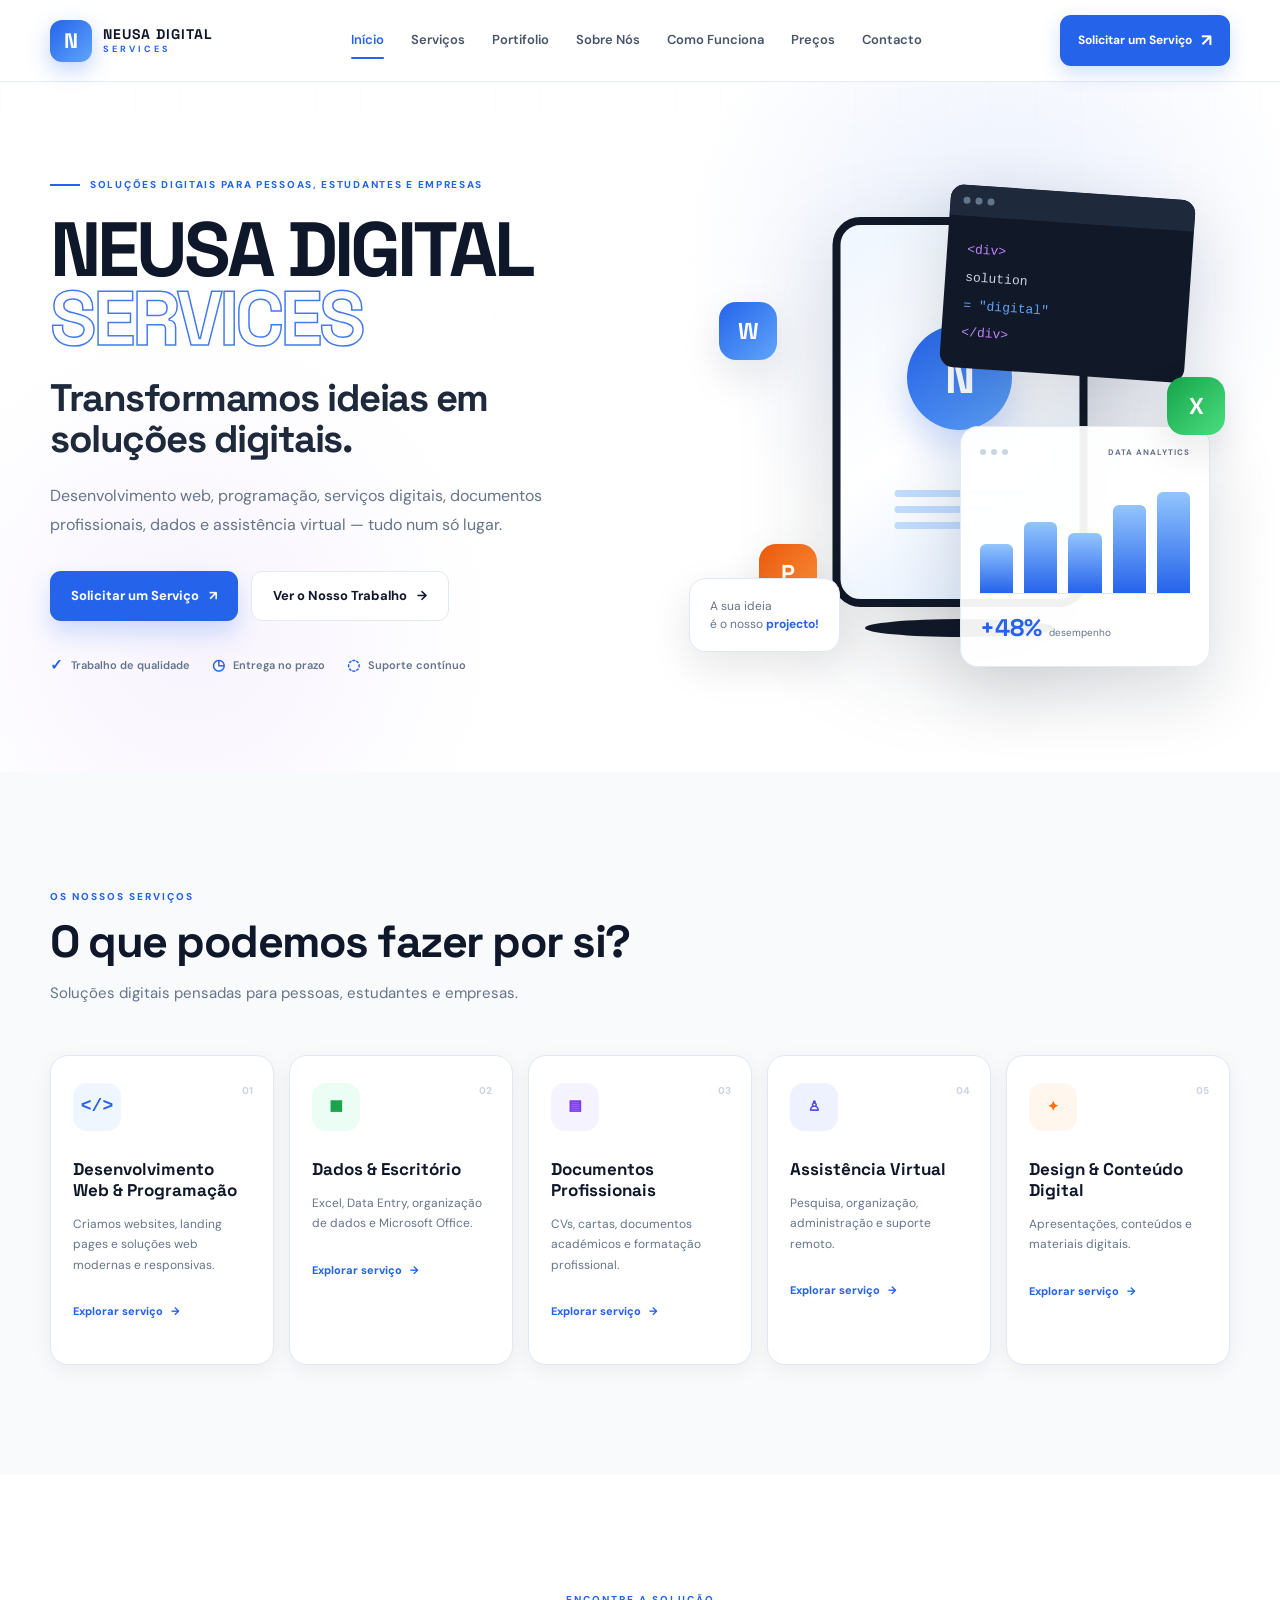
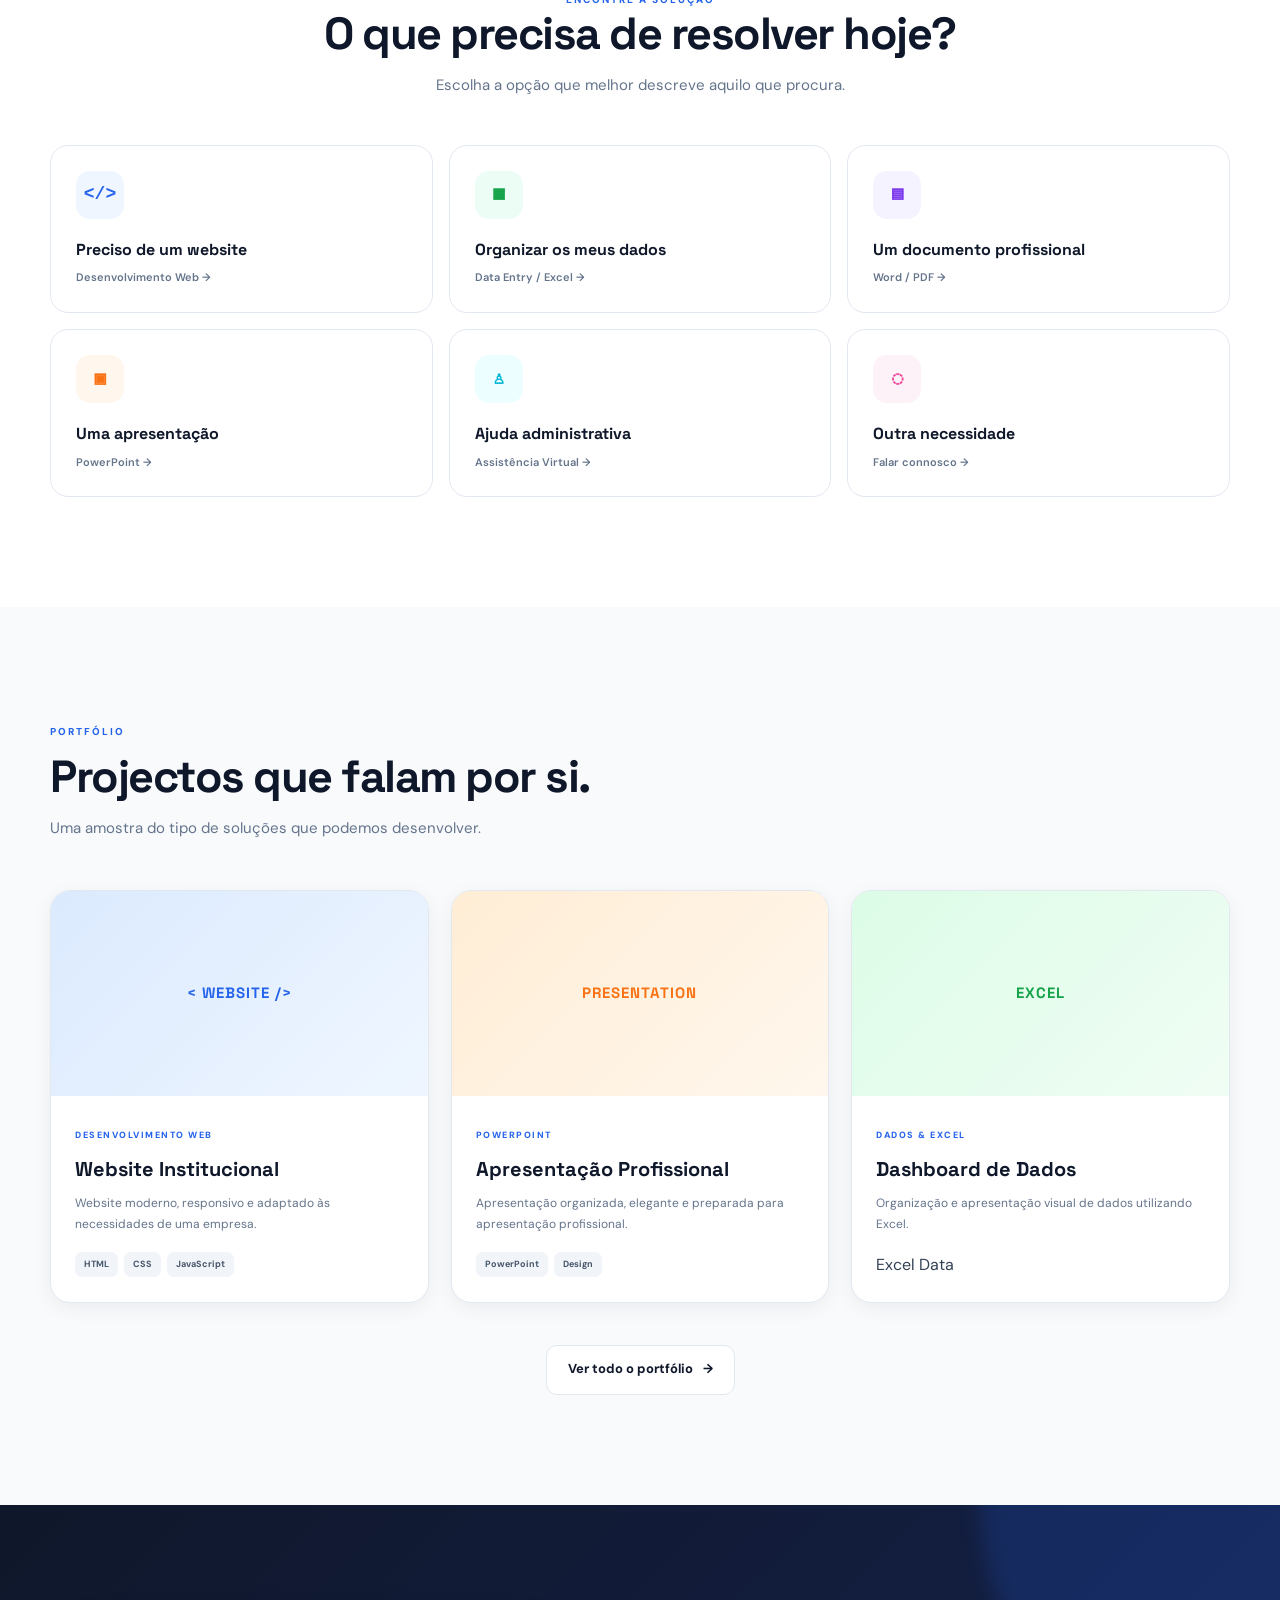
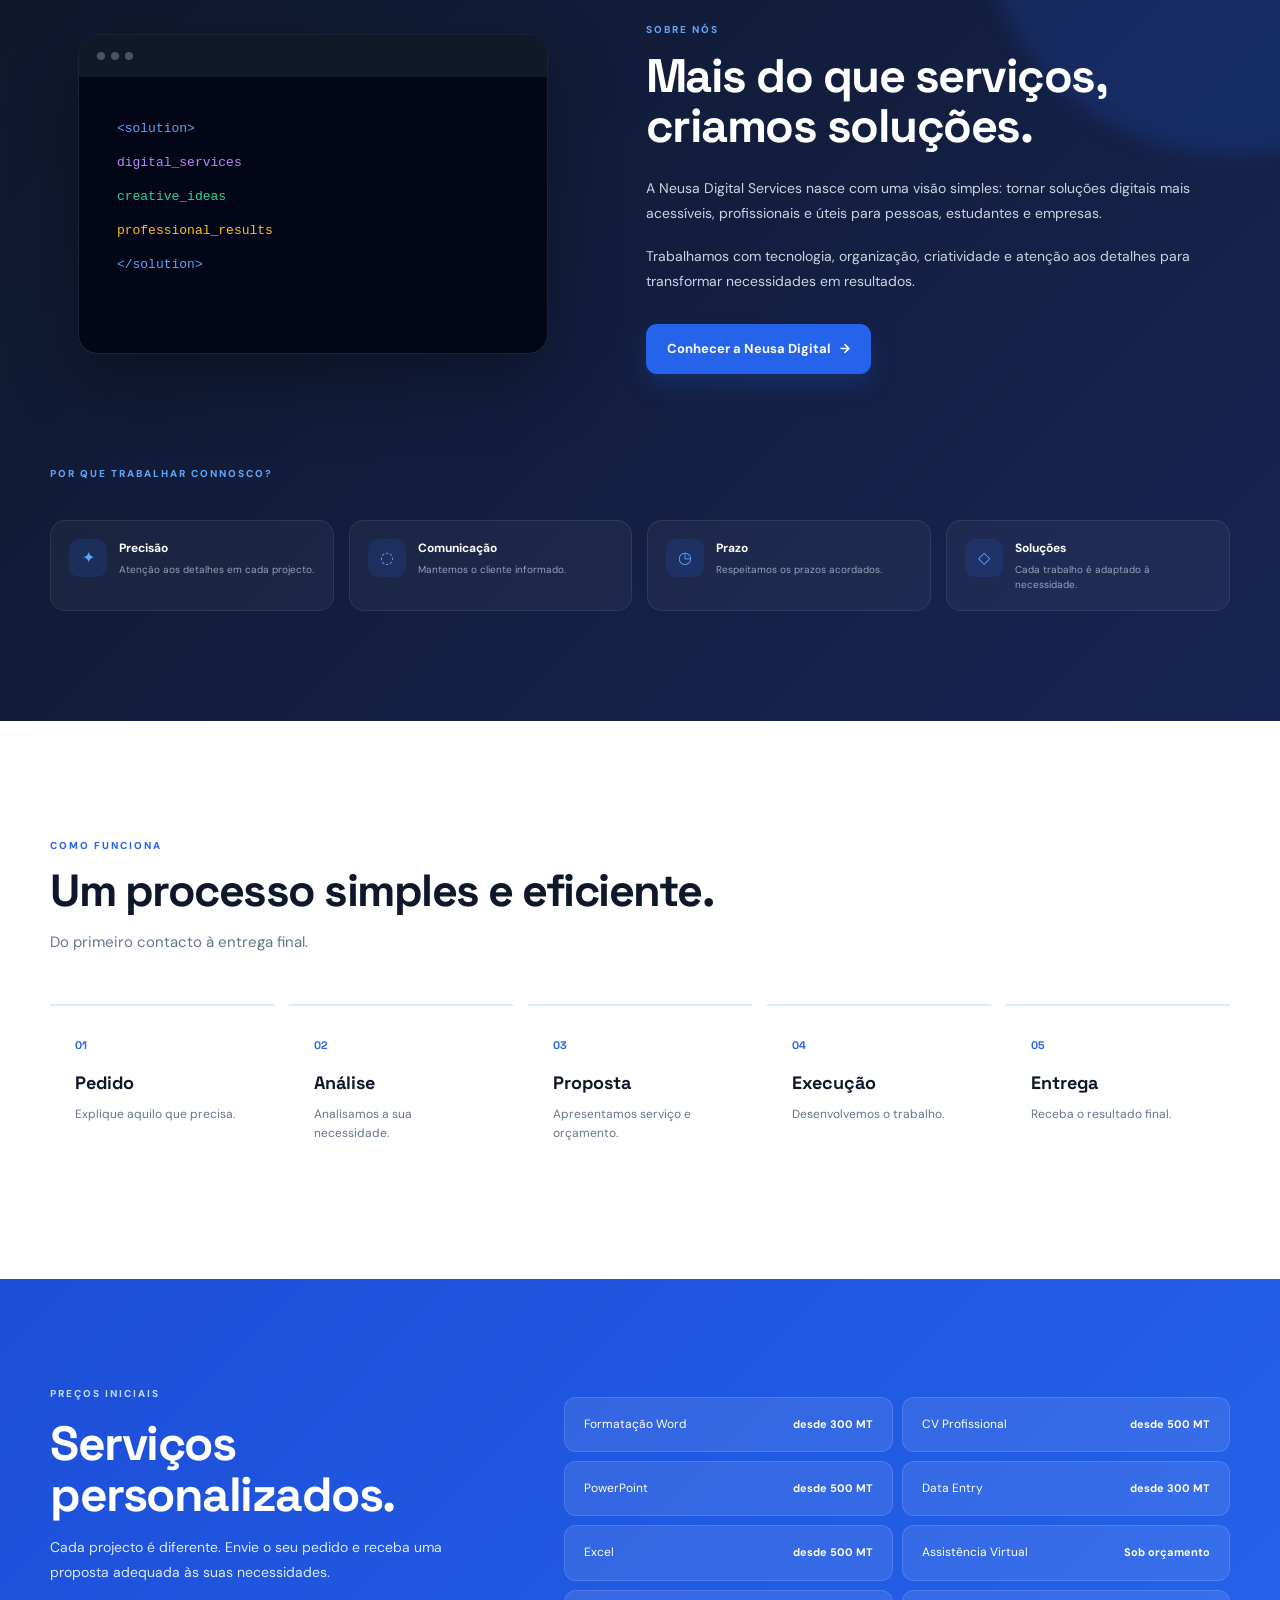
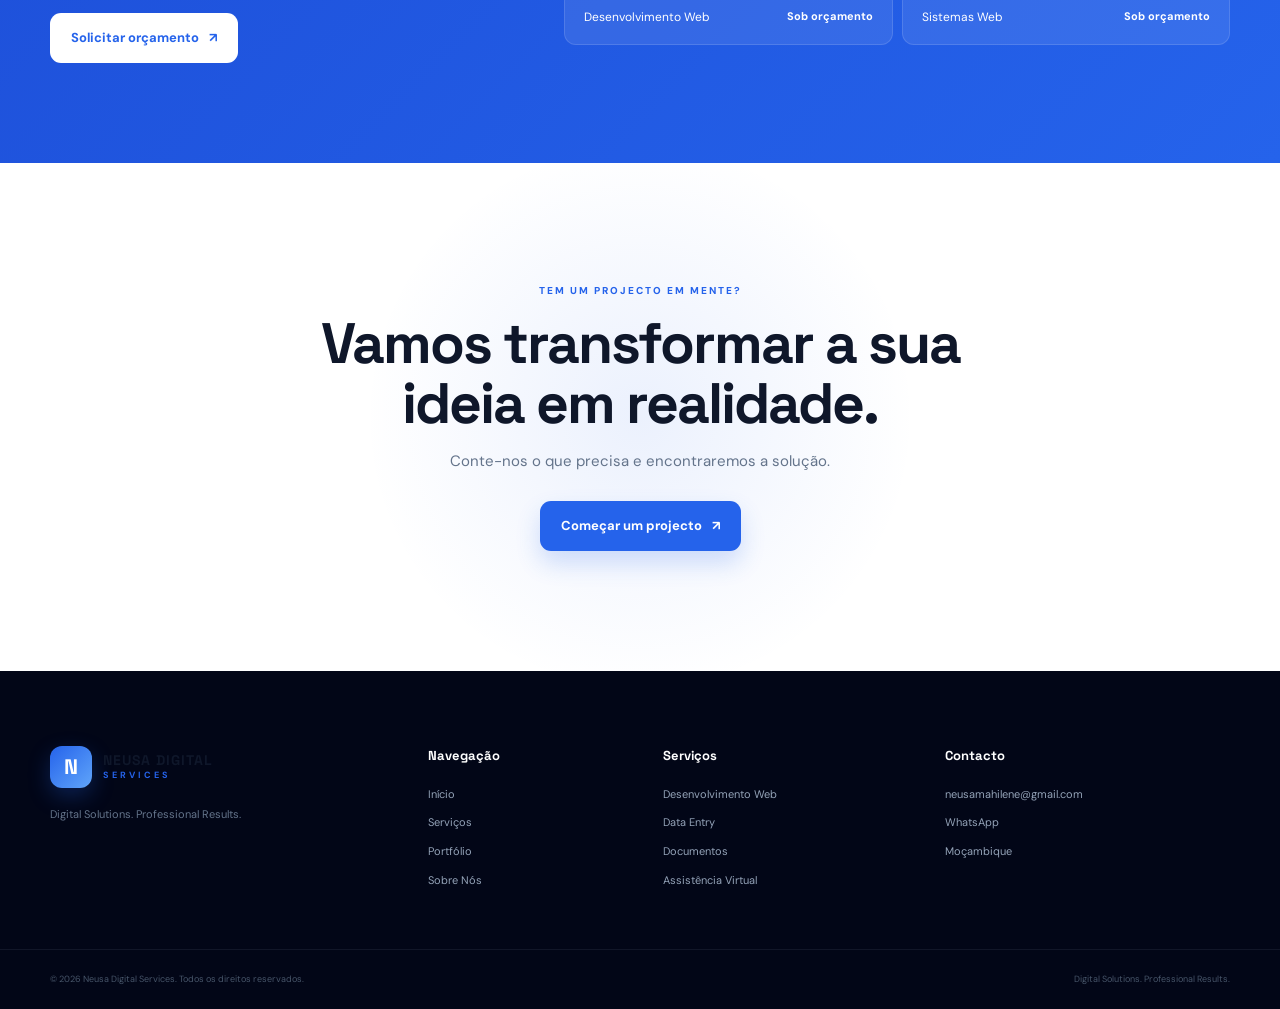
==== index.html @ b5c83766 "Add files via upload" ====
<!DOCTYPE html>
<html lang="pt-PT">

<head>
    <meta charset="UTF-8">

    <meta name="viewport"
          content="width=device-width, initial-scale=1.0">

    <meta name="description"
          content="Neusa Digital Services — soluções digitais, desenvolvimento web, documentos profissionais, dados e assistência virtual.">

    <meta name="keywords"
          content="Neusa Digital Services, desenvolvimento web, programação, Excel, Word, PowerPoint, assistência virtual, data entry">

    <meta name="author"
          content="Neusa Digital Services">

    <title>Neusa Digital Services | Soluções Digitais</title>

    <!-- GOOGLE FONTS -->
    <link rel="preconnect"
          href="https://fonts.googleapis.com">

    <link rel="preconnect"
          href="https://fonts.gstatic.com"
          crossorigin>

    <link href="https://fonts.googleapis.com/css2?family=DM+Sans:wght@400;500;600;700&family=Space+Grotesk:wght@500;600;700&display=swap"
          rel="stylesheet">

    <!-- CSS -->
    <link rel="stylesheet"
          href="style.css">
</head>


<body>

<!-- =====================================================
     HEADER
===================================================== -->

<header class="site-header">

    <div class="container header-content">

        <!-- LOGO -->
        <a href="index.html"
           class="logo">

            <div class="logo-symbol">
                N
            </div>

            <div class="logo-text">
                <strong>NEUSA DIGITAL</strong>
                <span>SERVICES</span>
            </div>

        </a>


        <!-- MENU DESKTOP -->

        <nav class="main-nav">

            <a href="index.html"
               class="active">
                Início
            </a>

            <a href="serviços.html">
                Serviços
            </a>

            <a href="portifolio.html">
                Portifolio
            </a>

            <a href="sobre.html">
                Sobre Nós
            </a>

            <a href="#processo">
                Como Funciona
            </a>

            <a href="#precos">
                Preços
            </a>

            <a href="contacto.html">
                Contacto
            </a>

        </nav>


        <!-- BOTÃO -->

        <a href="contacto.html"
           class="header-button">

            Solicitar um Serviço

            <span>↗</span>

        </a>


        <!-- MENU MOBILE -->

        <button class="menu-button"
                id="menuButton"
                aria-label="Abrir menu">

            ☰

        </button>

    </div>

</header>



<!-- =====================================================
     MENU MOBILE
===================================================== -->

<div class="mobile-menu"
     id="mobileMenu">

    <a href="index.html">
        Início
    </a>

    <a href="servicos.html">
        Serviços
    </a>

    <a href="portfolio.html">
        Portfólio
    </a>

    <a href="sobre.html">
        Sobre Nós
    </a>

    <a href="#processo">
        Como Funciona
    </a>

    <a href="#precos">
        Preços
    </a>

    <a href="contacto.html">
        Contacto
    </a>

</div>



<!-- =====================================================
     HERO
===================================================== -->

<section class="hero">

    <div class="hero-background"></div>

    <div class="container hero-content">


        <!-- TEXTO -->

        <div class="hero-text">

            <div class="hero-label">

                <span class="label-line"></span>

                SOLUÇÕES DIGITAIS PARA PESSOAS,
                ESTUDANTES E EMPRESAS

            </div>


            <h1>

                NEUSA DIGITAL

                <span>
                    SERVICES
                </span>

            </h1>


            <h2>
                Transformamos ideias
                em soluções digitais.
            </h2>


            <p class="hero-description">

                Desenvolvimento web, programação,
                serviços digitais, documentos profissionais,
                dados e assistência virtual — tudo num só lugar.

            </p>


            <!-- BOTÕES -->

            <div class="hero-buttons">

                <a href="contacto.html"
                   class="primary-button">

                    Solicitar um Serviço

                    <span>↗</span>

                </a>


                <a href="portfolio.html"
                   class="secondary-button">

                    Ver o Nosso Trabalho

                    <span>→</span>

                </a>

            </div>


            <!-- CONFIANÇA -->

            <div class="hero-trust">

                <div>

                    <strong>✓</strong>

                    <span>
                        Trabalho de qualidade
                    </span>

                </div>


                <div>

                    <strong>◷</strong>

                    <span>
                        Entrega no prazo
                    </span>

                </div>


                <div>

                    <strong>◌</strong>

                    <span>
                        Suporte contínuo
                    </span>

                </div>

            </div>

        </div>



        <!-- VISUAL -->

        <div class="hero-visual">


            <!-- CARTÃO DE CÓDIGO -->

            <div class="code-card">

                <div class="code-top">

                    <span></span>
                    <span></span>
                    <span></span>

                </div>


                <div class="code-content">

                    <span class="purple">
                        &lt;div&gt;
                    </span>

                    <span>
                        solution
                    </span>

                    <span class="blue">
                        = "digital"
                    </span>

                    <span class="purple">
                        &lt;/div&gt;
                    </span>

                </div>

            </div>



            <!-- ÍCONES OFFICE -->

            <div class="floating-app word">

                W

            </div>


            <div class="floating-app excel">

                X

            </div>


            <div class="floating-app powerpoint">

                P

            </div>



            <!-- DASHBOARD -->

            <div class="dashboard-card">

                <div class="dashboard-header">

                    <div class="dashboard-dots">

                        <span></span>
                        <span></span>
                        <span></span>

                    </div>

                    <small>
                        DATA ANALYTICS
                    </small>

                </div>


                <div class="dashboard-chart">

                    <div
                        class="bar"
                        style="height:45%">
                    </div>

                    <div
                        class="bar"
                        style="height:65%">
                    </div>

                    <div
                        class="bar"
                        style="height:55%">
                    </div>

                    <div
                        class="bar"
                        style="height:80%">
                    </div>

                    <div
                        class="bar"
                        style="height:92%">
                    </div>

                </div>


                <div class="dashboard-number">

                    <strong>
                        +48%
                    </strong>

                    <span>
                        desempenho
                    </span>

                </div>

            </div>



            <!-- ELEMENTO CENTRAL -->

            <div class="hero-device">

                <div class="device-screen">

                    <div class="device-person">

                        N

                    </div>

                    <div class="device-lines">

                        <span></span>
                        <span></span>
                        <span></span>

                    </div>

                </div>


                <div class="device-base"></div>

            </div>



            <!-- FRASE -->

            <div class="idea-message">

                A sua ideia

                <br>

                é o nosso

                <strong>
                    projecto!
                </strong>

            </div>

        </div>

    </div>

</section>



<!-- =====================================================
     SERVIÇOS
===================================================== -->

<section class="services-section"
         id="servicos">

    <div class="container">


        <div class="section-heading">

            <span class="section-label">
                OS NOSSOS SERVIÇOS
            </span>

            <h2>
                O que podemos fazer por si?
            </h2>

            <p>
                Soluções digitais pensadas para
                pessoas, estudantes e empresas.
            </p>

        </div>



        <div class="services-grid">


            <!-- SERVIÇO 1 -->

            <article class="service-card">

                <div class="service-icon blue">
                    &lt;/&gt;
                </div>

                <span class="service-number">
                    01
                </span>

                <h3>
                    Desenvolvimento Web
                    & Programação
                </h3>

                <p>

                    Criamos websites,
                    landing pages e soluções
                    web modernas e responsivas.

                </p>

                <a href="desenvolvimento-web.html">

                    Explorar serviço

                    <span>→</span>

                </a>

            </article>



            <!-- SERVIÇO 2 -->

            <article class="service-card">

                <div class="service-icon green">
                    ▦
                </div>

                <span class="service-number">
                    02
                </span>

                <h3>
                    Dados & Escritório
                </h3>

                <p>

                    Excel, Data Entry,
                    organização de dados
                    e Microsoft Office.

                </p>

                <a href="servicos.html">

                    Explorar serviço

                    <span>→</span>

                </a>

            </article>



            <!-- SERVIÇO 3 -->

            <article class="service-card">

                <div class="service-icon purple">
                    ▤
                </div>

                <span class="service-number">
                    03
                </span>

                <h3>
                    Documentos
                    Profissionais
                </h3>

                <p>

                    CVs, cartas,
                    documentos académicos
                    e formatação profissional.

                </p>

                <a href="servicos.html">

                    Explorar serviço

                    <span>→</span>

                </a>

            </article>



            <!-- SERVIÇO 4 -->

            <article class="service-card">

                <div class="service-icon violet">
                    ♙
                </div>

                <span class="service-number">
                    04
                </span>

                <h3>
                    Assistência Virtual
                </h3>

                <p>

                    Pesquisa, organização,
                    administração e
                    suporte remoto.

                </p>

                <a href="servicos.html">

                    Explorar serviço

                    <span>→</span>

                </a>

            </article>



            <!-- SERVIÇO 5 -->

            <article class="service-card">

                <div class="service-icon orange">
                    ✦
                </div>

                <span class="service-number">
                    05
                </span>

                <h3>
                    Design & Conteúdo
                    Digital
                </h3>

                <p>

                    Apresentações,
                    conteúdos e materiais
                    digitais.

                </p>

                <a href="servicos.html">

                    Explorar serviço

                    <span>→</span>

                </a>

            </article>

        </div>

    </div>

</section>



<!-- =====================================================
     ESCOLHA O SERVIÇO
===================================================== -->

<section class="solution-section">

    <div class="container">


        <div class="solution-heading">

            <span>
                ENCONTRE A SOLUÇÃO
            </span>

            <h2>
                O que precisa de resolver hoje?
            </h2>

            <p>
                Escolha a opção que melhor
                descreve aquilo que procura.
            </p>

        </div>



        <div class="solution-grid">


            <a href="desenvolvimento-web.html"
               class="solution-card">

                <div class="solution-icon">
                    &lt;/&gt;
                </div>

                <strong>
                    Preciso de um website
                </strong>

                <small>
                    Desenvolvimento Web →
                </small>

            </a>



            <a href="servicos.html"
               class="solution-card">

                <div class="solution-icon green">
                    ▦
                </div>

                <strong>
                    Organizar os meus dados
                </strong>

                <small>
                    Data Entry / Excel →
                </small>

            </a>



            <a href="servicos.html"
               class="solution-card">

                <div class="solution-icon purple">
                    ▤
                </div>

                <strong>
                    Um documento profissional
                </strong>

                <small>
                    Word / PDF →
                </small>

            </a>



            <a href="servicos.html"
               class="solution-card">

                <div class="solution-icon orange">
                    ▣
                </div>

                <strong>
                    Uma apresentação
                </strong>

                <small>
                    PowerPoint →
                </small>

            </a>



            <a href="servicos.html"
               class="solution-card">

                <div class="solution-icon cyan">
                    ♙
                </div>

                <strong>
                    Ajuda administrativa
                </strong>

                <small>
                    Assistência Virtual →
                </small>

            </a>



            <a href="contacto.html"
               class="solution-card">

                <div class="solution-icon pink">
                    ◌
                </div>

                <strong>
                    Outra necessidade
                </strong>

                <small>
                    Falar connosco →
                </small>

            </a>

        </div>

    </div>

</section>



<!-- =====================================================
     PORTFÓLIO
===================================================== -->

<section class="portfolio-section"
         id="portfolio">

    <div class="container">


        <div class="section-heading">

            <span class="section-label">
                PORTFÓLIO
            </span>

            <h2>
                Projectos que falam por si.
            </h2>

            <p>
                Uma amostra do tipo de soluções
                que podemos desenvolver.
            </p>

        </div>



        <div class="portfolio-grid">


            <article class="portfolio-card">

                <div class="portfolio-preview website-preview">

                    <span>
                        &lt; WEBSITE /&gt;
                    </span>

                </div>

                <div class="portfolio-content">

                    <small>
                        DESENVOLVIMENTO WEB
                    </small>

                    <h3>
                        Website Institucional
                    </h3>

                    <p>
                        Website moderno, responsivo
                        e adaptado às necessidades
                        de uma empresa.
                    </p>

                    <div class="portfolio-tags">

                        <span>
                            HTML
                        </span>

                        <span>
                            CSS
                        </span>

                        <span>
                            JavaScript
                        </span>

                    </div>

                </div>

            </article>



            <article class="portfolio-card">

                <div class="portfolio-preview powerpoint-preview">

                    <span>
                        PRESENTATION
                    </span>

                </div>

                <div class="portfolio-content">

                    <small>
                        POWERPOINT
                    </small>

                    <h3>
                        Apresentação Profissional
                    </h3>

                    <p>
                        Apresentação organizada,
                        elegante e preparada para
                        apresentação profissional.
                    </p>

                    <div class="portfolio-tags">

                        <span>
                            PowerPoint
                        </span>

                        <span>
                            Design
                        </span>

                    </div>

                </div>

            </article>



            <article class="portfolio-card">

                <div class="portfolio-preview excel-preview">

                    <span>
                        EXCEL
                    </span>

                </div>

                <div class="portfolio-content">

                    <small>
                        DADOS & EXCEL
                    </small>

                    <h3>
                        Dashboard de Dados
                    </h3>

                    <p>
                        Organização e apresentação
                        visual de dados utilizando
                        Excel.
                    </p>

                    <div class="portifolio-tags">

                        <span>
                            Excel
                        </span>

                        <span>
                            Data
                        </span>

                    </div>

                </div>

            </article>

        </div>


        <div class="center-button">

            <a href="portifolio.html"
               class="outline-button">

                Ver todo o portfólio

                <span>→</span>

            </a>

        </div>

    </div>

</section>



<!-- =====================================================
     SOBRE
===================================================== -->

<section class="about-section"
         id="sobre">

    <div class="container about-grid">


        <div class="about-visual">

            <div class="about-screen">

                <div class="screen-header">

                    <span></span>
                    <span></span>
                    <span></span>

                </div>

                <div class="screen-code">

                    <span>&lt;solution&gt;</span>

                    <span>
                        digital_services
                    </span>

                    <span>
                        creative_ideas
                    </span>

                    <span>
                        professional_results
                    </span>

                    <span>&lt;/solution&gt;</span>

                </div>

            </div>

        </div>



        <div class="about-text">

            <span class="section-label light-label">
                SOBRE NÓS
            </span>

            <h2>
                Mais do que serviços,
                criamos soluções.
            </h2>

            <p>

                A Neusa Digital Services nasce
                com uma visão simples:
                tornar soluções digitais mais
                acessíveis, profissionais e úteis
                para pessoas, estudantes e empresas.

            </p>

            <p>

                Trabalhamos com tecnologia,
                organização, criatividade e
                atenção aos detalhes para
                transformar necessidades em
                resultados.

            </p>

            <a href="sobre.html"
               class="primary-button">

                Conhecer a Neusa Digital

                <span>→</span>

            </a>

        </div>



        <div class="why-us">

            <span class="section-label light-label">
                POR QUE TRABALHAR CONNOSCO?
            </span>


            <div class="why-grid">


                <div class="why-item">

                    <div class="why-icon">
                        ✦
                    </div>

                    <div>

                        <strong>
                            Precisão
                        </strong>

                        <small>
                            Atenção aos detalhes
                            em cada projecto.
                        </small>

                    </div>

                </div>



                <div class="why-item">

                    <div class="why-icon">
                        ◌
                    </div>

                    <div>

                        <strong>
                            Comunicação
                        </strong>

                        <small>
                            Mantemos o cliente
                            informado.
                        </small>

                    </div>

                </div>



                <div class="why-item">

                    <div class="why-icon">
                        ◷
                    </div>

                    <div>

                        <strong>
                            Prazo
                        </strong>

                        <small>
                            Respeitamos os prazos
                            acordados.
                        </small>

                    </div>

                </div>



                <div class="why-item">

                    <div class="why-icon">
                        ◇
                    </div>

                    <div>

                        <strong>
                            Soluções
                        </strong>

                        <small>
                            Cada trabalho é
                            adaptado à necessidade.
                        </small>

                    </div>

                </div>

            </div>

        </div>

    </div>

</section>



<!-- =====================================================
     PROCESSO
===================================================== -->

<section class="process-section"
         id="processo">

    <div class="container">


        <div class="section-heading">

            <span class="section-label">
                COMO FUNCIONA
            </span>

            <h2>
                Um processo simples e eficiente.
            </h2>

            <p>
                Do primeiro contacto à entrega final.
            </p>

        </div>



        <div class="process-grid">


            <div class="process-item">

                <span class="process-number">
                    01
                </span>

                <h3>
                    Pedido
                </h3>

                <p>
                    Explique aquilo
                    que precisa.
                </p>

            </div>



            <div class="process-item">

                <span class="process-number">
                    02
                </span>

                <h3>
                    Análise
                </h3>

                <p>
                    Analisamos a
                    sua necessidade.
                </p>

            </div>



            <div class="process-item">

                <span class="process-number">
                    03
                </span>

                <h3>
                    Proposta
                </h3>

                <p>
                    Apresentamos
                    serviço e orçamento.
                </p>

            </div>



            <div class="process-item">

                <span class="process-number">
                    04
                </span>

                <h3>
                    Execução
                </h3>

                <p>
                    Desenvolvemos
                    o trabalho.
                </p>

            </div>



            <div class="process-item">

                <span class="process-number">
                    05
                </span>

                <h3>
                    Entrega
                </h3>

                <p>
                    Receba o resultado
                    final.
                </p>

            </div>

        </div>

    </div>

</section>



<!-- =====================================================
     PREÇOS
===================================================== -->

<section class="pricing-section"
         id="precos">

    <div class="container pricing-grid">


        <div class="pricing-intro">

            <span>
                PREÇOS INICIAIS
            </span>

            <h2>
                Serviços personalizados.
            </h2>

            <p>

                Cada projecto é diferente.
                Envie o seu pedido e receba
                uma proposta adequada às
                suas necessidades.

            </p>

            <a href="contacto.html"
               class="white-button">

                Solicitar orçamento

                <span>↗</span>

            </a>

        </div>



        <div class="price-list">


            <div class="price-item">

                <span>
                    Formatação Word
                </span>

                <strong>
                    desde 300 MT
                </strong>

            </div>



            <div class="price-item">

                <span>
                    CV Profissional
                </span>

                <strong>
                    desde 500 MT
                </strong>

            </div>



            <div class="price-item">

                <span>
                    PowerPoint
                </span>

                <strong>
                    desde 500 MT
                </strong>

            </div>



            <div class="price-item">

                <span>
                    Data Entry
                </span>

                <strong>
                    desde 300 MT
                </strong>

            </div>



            <div class="price-item">

                <span>
                    Excel
                </span>

                <strong>
                    desde 500 MT
                </strong>

            </div>



            <div class="price-item">

                <span>
                    Assistência Virtual
                </span>

                <strong>
                    Sob orçamento
                </strong>

            </div>



            <div class="price-item">

                <span>
                    Desenvolvimento Web
                </span>

                <strong>
                    Sob orçamento
                </strong>

            </div>



            <div class="price-item">

                <span>
                    Sistemas Web
                </span>

                <strong>
                    Sob orçamento
                </strong>

            </div>

        </div>

    </div>

</section>



<!-- =====================================================
     CTA
===================================================== -->

<section class="final-cta">

    <div class="container">

        <span>
            TEM UM PROJECTO EM MENTE?
        </span>

        <h2>
            Vamos transformar a sua ideia
            em realidade.
        </h2>

        <p>
            Conte-nos o que precisa
            e encontraremos a solução.
        </p>

        <a href="contacto.html"
           class="primary-button">

            Começar um projecto

            <span>↗</span>

        </a>

    </div>

</section>



<!-- =====================================================
     FOOTER
===================================================== -->

<footer class="footer">

    <div class="container footer-grid">


        <!-- MARCA -->

        <div class="footer-brand">

            <a href="index.html"
               class="logo">

                <div class="logo-symbol">
                    N
                </div>

                <div class="logo-text">

                    <strong>
                        NEUSA DIGITAL
                    </strong>

                    <span>
                        SERVICES
                    </span>

                </div>

            </a>

            <p>
                Digital Solutions.
                Professional Results.
            </p>

        </div>



        <!-- LINKS -->

        <div class="footer-column">

            <h4>
                Navegação
            </h4>

            <a href="index.html">
                Início
            </a>

            <a href="servicos.html">
                Serviços
            </a>

            <a href="portfolio.html">
                Portfólio
            </a>

            <a href="sobre.html">
                Sobre Nós
            </a>

        </div>



        <!-- SERVIÇOS -->

        <div class="footer-column">

            <h4>
                Serviços
            </h4>

            <a href="desenvolvimento-web.html">
                Desenvolvimento Web
            </a>

            <a href="servicos.html">
                Data Entry
            </a>

            <a href="servicos.html">
                Documentos
            </a>

            <a href="servicos.html">
                Assistência Virtual
            </a>

        </div>



        <!-- CONTACTO -->

        <div class="footer-column">

            <h4>
                Contacto
            </h4>

            <a href="mailto:neusamahilene@gmail.com">

                neusamahilene@gmail.com

            </a>

            <a href="https://wa.me/258852363012?text=Ol%C3%A1!%20Encontrei%20a%20Neusa%20Digital%20Services%20e%20gostaria%20de%20saber%20mais%20sobre%20os%20servi%C3%A7os."
   target="_blank"
   rel="noopener noreferrer">

    WhatsApp

</a>

            <span>
                Moçambique
            </span>

        </div>


    </div>


    <div class="footer-bottom">

        <div class="container">

            <span>
                © 2026 Neusa Digital Services.
                Todos os direitos reservados.
            </span>

            <span>
                Digital Solutions. Professional Results.
            </span>

        </div>

    </div>

</footer>



<!-- =====================================================
     JAVASCRIPT
===================================================== -->

<script src="script.js"></script>

</body>

</html>
---- style.css ----
/* =========================================================
   NEUSA DIGITAL SERVICES
   STYLE.CSS — MAIN WEBSITE
========================================================= */

:root {
    --blue: #2563eb;
    --blue-dark: #1d4ed8;
    --blue-deep: #0f172a;
    --blue-light: #eff6ff;

    --cyan: #06b6d4;
    --purple: #7c3aed;
    --green: #16a34a;
    --orange: #f97316;
    --pink: #ec4899;

    --white: #ffffff;
    --black: #0f172a;
    --text: #334155;
    --muted: #64748b;

    --bg: #f8fafc;
    --border: #e2e8f0;

    --radius-sm: 10px;
    --radius-md: 18px;
    --radius-lg: 26px;

    --shadow-sm: 0 5px 20px rgba(15, 23, 42, 0.06);
    --shadow-md: 0 15px 40px rgba(15, 23, 42, 0.10);
    --shadow-lg: 0 25px 70px rgba(15, 23, 42, 0.16);

    --transition: 0.3s ease;
}


/* =========================================================
   RESET
========================================================= */

* {
    margin: 0;
    padding: 0;
    box-sizing: border-box;
}

html {
    scroll-behavior: smooth;
}

body {
    font-family: "DM Sans", sans-serif;
    color: var(--text);
    background: var(--white);
    line-height: 1.6;
    overflow-x: hidden;
}

a {
    text-decoration: none;
    color: inherit;
}

button {
    font-family: inherit;
}

img {
    max-width: 100%;
    display: block;
}


/* =========================================================
   CONTAINER
========================================================= */

.container {
    width: min(1180px, calc(100% - 40px));
    margin: 0 auto;
}


/* =========================================================
   HEADER
========================================================= */

.site-header {
    position: sticky;
    top: 0;
    z-index: 1000;
    height: 82px;
    background: rgba(255, 255, 255, 0.92);
    backdrop-filter: blur(18px);
    border-bottom: 1px solid rgba(226, 232, 240, 0.8);
}

.header-content {
    height: 100%;
    display: flex;
    align-items: center;
    justify-content: space-between;
    gap: 30px;
}


/* =========================================================
   LOGO
========================================================= */

.logo {
    display: flex;
    align-items: center;
    gap: 11px;
    flex-shrink: 0;
}

.logo-symbol {
    width: 42px;
    height: 42px;
    border-radius: 12px;
    display: grid;
    place-items: center;

    background:
        linear-gradient(135deg, var(--blue), #60a5fa);

    color: white;
    font-family: "Space Grotesk", sans-serif;
    font-size: 21px;
    font-weight: 700;

    box-shadow:
        0 8px 22px rgba(37, 99, 235, 0.28);
}

.logo-text {
    display: flex;
    flex-direction: column;
    line-height: 1;
}

.logo-text strong {
    font-family: "Space Grotesk", sans-serif;
    font-size: 14px;
    letter-spacing: 1px;
    color: var(--black);
}

.logo-text span {
    margin-top: 4px;
    font-size: 9px;
    letter-spacing: 3px;
    color: var(--blue);
    font-weight: 700;
}


/* =========================================================
   DESKTOP NAVIGATION
========================================================= */

.main-nav {
    display: flex;
    align-items: center;
    gap: 27px;
}

.main-nav a {
    position: relative;
    color: #475569;
    font-size: 13px;
    font-weight: 600;
    transition: var(--transition);
}

.main-nav a::after {
    content: "";
    position: absolute;
    left: 0;
    bottom: -8px;
    width: 0;
    height: 2px;
    border-radius: 5px;
    background: var(--blue);
    transition: var(--transition);
}

.main-nav a:hover,
.main-nav a.active {
    color: var(--blue);
}

.main-nav a:hover::after,
.main-nav a.active::after {
    width: 100%;
}


/* =========================================================
   HEADER BUTTON
========================================================= */

.header-button {
    display: inline-flex;
    align-items: center;
    gap: 9px;

    padding: 12px 18px;

    border-radius: 11px;

    background: var(--blue);
    color: white;

    font-size: 12px;
    font-weight: 700;

    box-shadow: 0 8px 20px rgba(37, 99, 235, 0.20);

    transition: var(--transition);
}

.header-button:hover {
    background: var(--blue-dark);
    transform: translateY(-2px);
    box-shadow: 0 12px 25px rgba(37, 99, 235, 0.28);
}

.header-button span {
    font-size: 17px;
}


/* =========================================================
   MOBILE MENU BUTTON
========================================================= */

.menu-button {
    display: none;

    border: 0;
    background: var(--blue-light);

    width: 43px;
    height: 43px;

    border-radius: 11px;

    color: var(--blue);
    font-size: 23px;

    cursor: pointer;
}


/* =========================================================
   MOBILE MENU
========================================================= */

.mobile-menu {
    display: none;
}


/* =========================================================
   HERO
========================================================= */

.hero {
    position: relative;
    min-height: 690px;
    overflow: hidden;

    background:
        radial-gradient(circle at 78% 25%, rgba(37, 99, 235, 0.10), transparent 28%),
        radial-gradient(circle at 15% 80%, rgba(124, 58, 237, 0.06), transparent 25%),
        #ffffff;
}

.hero-background {
    position: absolute;
    inset: 0;
    pointer-events: none;
    opacity: 0.35;

    background-image:
        linear-gradient(rgba(37, 99, 235, 0.035) 1px, transparent 1px),
        linear-gradient(90deg, rgba(37, 99, 235, 0.035) 1px, transparent 1px);

    background-size: 45px 45px;

    mask-image: linear-gradient(
        to bottom,
        black,
        transparent 90%
    );
}

.hero-content {
    min-height: 690px;
    position: relative;
    z-index: 2;

    display: grid;
    grid-template-columns: 1fr 0.95fr;
    align-items: center;

    gap: 70px;
}


/* =========================================================
   HERO TEXT
========================================================= */

.hero-text {
    padding: 70px 0;
}

.hero-label {
    display: flex;
    align-items: center;
    gap: 10px;

    color: var(--blue);

    font-size: 10px;
    font-weight: 800;

    letter-spacing: 1.7px;

    margin-bottom: 22px;
}

.label-line {
    width: 30px;
    height: 2px;
    background: var(--blue);
}


.hero h1 {
    font-family: "Space Grotesk", sans-serif;

    font-size: clamp(50px, 6vw, 82px);

    line-height: 0.9;
    letter-spacing: -4px;

    color: var(--black);

    margin-bottom: 24px;
}

.hero h1 span {
    display: block;
    color: transparent;

    -webkit-text-stroke: 1.5px var(--blue);

    opacity: 0.85;
}


.hero h2 {
    max-width: 570px;

    font-family: "Space Grotesk", sans-serif;

    font-size: clamp(27px, 3vw, 42px);

    line-height: 1.08;
    letter-spacing: -1.5px;

    color: #1e293b;

    margin-bottom: 22px;
}

.hero-description {
    max-width: 560px;

    color: var(--muted);

    font-size: 16px;

    line-height: 1.8;

    margin-bottom: 32px;
}


/* =========================================================
   HERO BUTTONS
========================================================= */

.hero-buttons {
    display: flex;
    flex-wrap: wrap;
    gap: 13px;
}

.primary-button,
.secondary-button,
.outline-button,
.white-button {
    display: inline-flex;
    align-items: center;
    justify-content: center;
    gap: 10px;

    min-height: 50px;

    padding: 0 21px;

    border-radius: 11px;

    font-size: 13px;
    font-weight: 700;

    transition: var(--transition);
}

.primary-button {
    background: var(--blue);
    color: white;

    box-shadow:
        0 12px 25px rgba(37, 99, 235, 0.20);
}

.primary-button:hover {
    background: var(--blue-dark);
    transform: translateY(-3px);
    box-shadow:
        0 16px 30px rgba(37, 99, 235, 0.28);
}

.secondary-button {
    border: 1px solid var(--border);
    background: white;
    color: var(--black);
}

.secondary-button:hover {
    border-color: var(--blue);
    color: var(--blue);
    transform: translateY(-3px);
}


/* =========================================================
   HERO TRUST
========================================================= */

.hero-trust {
    display: flex;
    flex-wrap: wrap;
    gap: 22px;

    margin-top: 32px;
}

.hero-trust div {
    display: flex;
    align-items: center;
    gap: 8px;

    color: #64748b;

    font-size: 11px;
    font-weight: 600;
}

.hero-trust strong {
    color: var(--blue);
    font-size: 15px;
}


/* =========================================================
   HERO VISUAL
========================================================= */

.hero-visual {
    position: relative;

    min-height: 550px;

    display: flex;
    align-items: center;
    justify-content: center;
}


/* =========================================================
   CODE CARD
========================================================= */

.code-card {
    position: absolute;

    top: 40px;
    right: 40px;

    width: 245px;

    background: #111827;

    border-radius: 14px;

    overflow: hidden;

    box-shadow: var(--shadow-lg);

    transform: rotate(4deg);

    z-index: 4;
}

.code-top {
    height: 31px;

    display: flex;
    align-items: center;
    gap: 5px;

    padding-left: 13px;

    background: #1e293b;
}

.code-top span {
    width: 7px;
    height: 7px;
    border-radius: 50%;
    background: #64748b;
}

.code-content {
    padding: 24px 20px;

    display: flex;
    flex-direction: column;
    gap: 7px;

    font-family: monospace;
    font-size: 13px;

    color: #cbd5e1;
}

.code-content .purple {
    color: #c084fc;
}

.code-content .blue {
    color: #60a5fa;
}


/* =========================================================
   FLOATING OFFICE ICONS
========================================================= */

.floating-app {
    position: absolute;

    width: 58px;
    height: 58px;

    border-radius: 17px;

    display: grid;
    place-items: center;

    color: white;

    font-family: "Space Grotesk", sans-serif;

    font-size: 23px;
    font-weight: 700;

    box-shadow: var(--shadow-md);

    z-index: 6;

    animation: float 4s ease-in-out infinite;
}

.floating-app.word {
    left: 30px;
    top: 150px;

    background: linear-gradient(135deg, #2563eb, #60a5fa);
}

.floating-app.excel {
    right: 5px;
    top: 225px;

    background: linear-gradient(135deg, #16a34a, #4ade80);

    animation-delay: 0.8s;
}

.floating-app.powerpoint {
    left: 70px;
    bottom: 100px;

    background: linear-gradient(135deg, #ea580c, #fb923c);

    animation-delay: 1.5s;
}


/* =========================================================
   DASHBOARD
========================================================= */

.dashboard-card {
    position: absolute;

    right: 20px;
    bottom: 35px;

    width: 250px;

    padding: 19px;

    border-radius: 18px;

    background: rgba(255, 255, 255, 0.94);

    border: 1px solid rgba(226, 232, 240, 0.9);

    box-shadow: var(--shadow-lg);

    z-index: 5;
}

.dashboard-header {
    display: flex;
    justify-content: space-between;
    align-items: center;

    margin-bottom: 25px;
}

.dashboard-dots {
    display: flex;
    gap: 5px;
}

.dashboard-dots span {
    width: 6px;
    height: 6px;

    border-radius: 50%;

    background: #cbd5e1;
}

.dashboard-header small {
    font-size: 8px;
    font-weight: 800;
    letter-spacing: 1px;
    color: var(--muted);
}

.dashboard-chart {
    height: 110px;

    display: flex;
    align-items: end;

    gap: 11px;

    border-bottom: 1px solid var(--border);

    margin-bottom: 15px;
}

.bar {
    flex: 1;

    min-height: 10px;

    border-radius: 6px 6px 0 0;

    background: linear-gradient(
        to top,
        var(--blue),
        #93c5fd
    );
}

.dashboard-number {
    display: flex;
    align-items: baseline;
    gap: 7px;
}

.dashboard-number strong {
    color: var(--blue);

    font-family: "Space Grotesk", sans-serif;

    font-size: 24px;
}

.dashboard-number span {
    font-size: 10px;
    color: var(--muted);
}


/* =========================================================
   CENTRAL DEVICE
========================================================= */

.hero-device {
    position: relative;

    width: 290px;
    height: 420px;

    z-index: 2;

    filter: drop-shadow(
        0 30px 45px rgba(15, 23, 42, 0.16)
    );
}

.device-screen {
    position: absolute;

    top: 0;
    left: 50%;

    transform: translateX(-50%);

    width: 255px;
    height: 390px;

    border: 8px solid #111827;

    border-radius: 28px;

    background:
        linear-gradient(
            145deg,
            #eff6ff,
            #ffffff 50%,
            #dbeafe
        );

    overflow: hidden;
}

.device-person {
    position: absolute;

    left: 50%;
    top: 100px;

    transform: translateX(-50%);

    width: 105px;
    height: 105px;

    border-radius: 50%;

    display: grid;
    place-items: center;

    background:
        linear-gradient(
            135deg,
            var(--blue),
            #60a5fa
        );

    color: white;

    font-family: "Space Grotesk", sans-serif;

    font-size: 45px;
    font-weight: 700;

    box-shadow:
        0 20px 35px rgba(37, 99, 235, 0.22);
}

.device-lines {
    position: absolute;

    left: 50%;
    bottom: 70px;

    transform: translateX(-50%);

    width: 130px;

    display: flex;
    flex-direction: column;
    gap: 9px;
}

.device-lines span {
    display: block;

    height: 7px;

    border-radius: 20px;

    background: #bfdbfe;
}

.device-lines span:nth-child(2) {
    width: 75%;
}

.device-lines span:nth-child(3) {
    width: 55%;
}

.device-base {
    position: absolute;

    bottom: 0;

    left: 50%;

    transform: translateX(-50%);

    width: 190px;
    height: 18px;

    border-radius: 50%;

    background: #111827;
}


/* =========================================================
   IDEA MESSAGE
========================================================= */

.idea-message {
    position: absolute;

    left: 0;
    bottom: 50px;

    padding: 18px 20px;

    border-radius: 16px;

    background: white;

    border: 1px solid var(--border);

    box-shadow: var(--shadow-md);

    color: var(--muted);

    font-size: 12px;

    line-height: 1.5;

    z-index: 7;
}

.idea-message strong {
    color: var(--blue);
}


/* =========================================================
   ANIMATION
========================================================= */

@keyframes float {
    0%,
    100% {
        transform: translateY(0);
    }

    50% {
        transform: translateY(-10px);
    }
}


/* =========================================================
   SECTIONS
========================================================= */

.services-section,
.solution-section,
.portfolio-section,
.process-section {
    padding: 110px 0;
}

.section-heading {
    max-width: 680px;
    margin-bottom: 50px;
}

.section-label {
    display: inline-block;

    margin-bottom: 13px;

    color: var(--blue);

    font-size: 10px;
    font-weight: 800;

    letter-spacing: 2px;
}

.section-heading h2,
.solution-heading h2 {
    font-family: "Space Grotesk", sans-serif;

    font-size: clamp(30px, 4vw, 45px);

    line-height: 1.08;

    letter-spacing: -1.5px;

    color: var(--black);

    margin-bottom: 14px;
}

.section-heading p,
.solution-heading p {
    color: var(--muted);

    font-size: 15px;
}


/* =========================================================
   SERVICES
========================================================= */

.services-section {
    background: var(--bg);
}

.services-grid {
    display: grid;

    grid-template-columns:
        repeat(5, 1fr);

    gap: 15px;
}

.service-card {
    position: relative;

    padding: 27px 22px;

    min-height: 310px;

    border-radius: var(--radius-md);

    background: white;

    border: 1px solid var(--border);

    box-shadow: var(--shadow-sm);

    transition: var(--transition);

    overflow: hidden;
}

.service-card::before {
    content: "";

    position: absolute;

    left: 0;
    top: 0;

    width: 100%;
    height: 3px;

    background: var(--blue);

    transform: scaleX(0);
    transform-origin: left;

    transition: var(--transition);
}

.service-card:hover {
    transform: translateY(-8px);

    border-color: #bfdbfe;

    box-shadow: var(--shadow-md);
}

.service-card:hover::before {
    transform: scaleX(1);
}

.service-icon,
.solution-icon {
    width: 48px;
    height: 48px;

    display: grid;
    place-items: center;

    border-radius: 14px;

    font-family: monospace;

    font-size: 18px;
    font-weight: 800;

    margin-bottom: 28px;

    background: var(--blue-light);
    color: var(--blue);
}

.service-icon.green,
.solution-icon.green {
    background: #ecfdf5;
    color: var(--green);
}

.service-icon.purple,
.solution-icon.purple {
    background: #f5f3ff;
    color: var(--purple);
}

.service-icon.violet {
    background: #eef2ff;
    color: #4f46e5;
}

.service-icon.orange,
.solution-icon.orange {
    background: #fff7ed;
    color: var(--orange);
}

.solution-icon.cyan {
    background: #ecfeff;
    color: var(--cyan);
}

.solution-icon.pink {
    background: #fdf2f8;
    color: var(--pink);
}

.service-number {
    position: absolute;

    top: 27px;
    right: 20px;

    color: #cbd5e1;

    font-size: 10px;
    font-weight: 800;
}

.service-card h3 {
    color: var(--black);

    font-family: "Space Grotesk", sans-serif;

    font-size: 17px;
    line-height: 1.25;

    margin-bottom: 13px;
}

.service-card p {
    color: var(--muted);

    font-size: 12px;

    line-height: 1.7;

    margin-bottom: 22px;
}

.service-card a {
    color: var(--blue);

    font-size: 11px;
    font-weight: 800;
}

.service-card a span {
    margin-left: 5px;
}


/* =========================================================
   SOLUTION SECTION
========================================================= */

.solution-section {
    background: white;
}

.solution-heading {
    text-align: center;

    max-width: 650px;

    margin: 0 auto 48px;
}

.solution-heading > span {
    color: var(--blue);

    font-size: 10px;
    font-weight: 800;

    letter-spacing: 2px;
}

.solution-grid {
    display: grid;

    grid-template-columns:
        repeat(3, 1fr);

    gap: 16px;
}

.solution-card {
    display: flex;
    flex-direction: column;

    padding: 25px;

    border: 1px solid var(--border);

    border-radius: 18px;

    background: #fff;

    transition: var(--transition);
}

.solution-card:hover {
    transform: translateY(-5px);

    border-color: #bfdbfe;

    box-shadow: var(--shadow-md);
}

.solution-icon {
    margin-bottom: 18px;
}

.solution-card strong {
    color: var(--black);

    font-family: "Space Grotesk", sans-serif;

    font-size: 16px;

    margin-bottom: 7px;
}

.solution-card small {
    color: var(--muted);

    font-size: 11px;
    font-weight: 600;
}


/* =========================================================
   PORTFOLIO
========================================================= */

.portfolio-section {
    background: var(--bg);
}

.portfolio-grid {
    display: grid;

    grid-template-columns:
        repeat(3, 1fr);

    gap: 22px;
}

.portfolio-card {
    overflow: hidden;

    border-radius: 20px;

    background: white;

    border: 1px solid var(--border);

    box-shadow: var(--shadow-sm);

    transition: var(--transition);
}

.portfolio-card:hover {
    transform: translateY(-7px);

    box-shadow: var(--shadow-md);
}

.portfolio-preview {
    height: 205px;

    display: grid;

    place-items: center;

    font-family: "Space Grotesk", sans-serif;

    font-size: 15px;
    font-weight: 700;

    letter-spacing: 1px;

    position: relative;

    overflow: hidden;
}

.website-preview {
    background:
        linear-gradient(
            135deg,
            #dbeafe,
            #eff6ff
        );

    color: var(--blue);
}

.powerpoint-preview {
    background:
        linear-gradient(
            135deg,
            #ffedd5,
            #fff7ed
        );

    color: var(--orange);
}

.excel-preview {
    background:
        linear-gradient(
            135deg,
            #dcfce7,
            #f0fdf4
        );

    color: var(--green);
}

.portfolio-content {
    padding: 24px;
}

.portfolio-content small {
    color: var(--blue);

    font-size: 9px;
    font-weight: 800;

    letter-spacing: 1.5px;
}

.portfolio-content h3 {
    font-family: "Space Grotesk", sans-serif;

    font-size: 20px;

    color: var(--black);

    margin: 8px 0;
}

.portfolio-content p {
    color: var(--muted);

    font-size: 12px;

    line-height: 1.7;

    margin-bottom: 18px;
}

.portfolio-tags {
    display: flex;
    flex-wrap: wrap;
    gap: 6px;
}

.portfolio-tags span {
    padding: 5px 9px;

    border-radius: 7px;

    background: #f1f5f9;

    color: #475569;

    font-size: 9px;
    font-weight: 700;
}

.center-button {
    display: flex;

    justify-content: center;

    margin-top: 42px;
}

.outline-button {
    border: 1px solid var(--border);

    background: white;

    color: var(--black);
}

.outline-button:hover {
    border-color: var(--blue);
    color: var(--blue);
}


/* =========================================================
   ABOUT
========================================================= */

.about-section {
    position: relative;

    padding: 110px 0;

    background:
        linear-gradient(
            135deg,
            #0f172a,
            #172554
        );

    color: white;

    overflow: hidden;
}

.about-section::before {
    content: "";

    position: absolute;

    width: 500px;
    height: 500px;

    border-radius: 50%;

    right: -200px;
    top: -250px;

    background: rgba(37, 99, 235, 0.18);

    filter: blur(10px);
}

.about-grid {
    position: relative;
    z-index: 2;

    display: grid;

    grid-template-columns:
        0.9fr 1fr;

    gap: 70px;
}

.about-visual {
    display: flex;

    align-items: center;
    justify-content: center;
}

.about-screen {
    width: 100%;
    max-width: 470px;

    min-height: 320px;

    border-radius: 20px;

    background: #020617;

    border: 1px solid rgba(148, 163, 184, 0.18);

    box-shadow: 0 30px 70px rgba(0, 0, 0, 0.3);

    overflow: hidden;
}

.screen-header {
    height: 42px;

    display: flex;
    align-items: center;

    gap: 6px;

    padding-left: 18px;

    background: #111827;
}

.screen-header span {
    width: 8px;
    height: 8px;

    border-radius: 50%;

    background: #475569;
}

.screen-code {
    padding: 42px 38px;

    display: flex;
    flex-direction: column;

    gap: 13px;

    font-family: monospace;

    font-size: 13px;

    color: #94a3b8;
}

.screen-code span:first-child,
.screen-code span:last-child {
    color: #60a5fa;
}

.screen-code span:nth-child(2) {
    color: #c084fc;
}

.screen-code span:nth-child(3) {
    color: #34d399;
}

.screen-code span:nth-child(4) {
    color: #fbbf24;
}

.about-text h2 {
    font-family: "Space Grotesk", sans-serif;

    font-size: clamp(32px, 4vw, 47px);

    line-height: 1.08;

    letter-spacing: -1.5px;

    color: white;

    margin-bottom: 24px;
}

.about-text p {
    color: #cbd5e1;

    font-size: 14px;

    line-height: 1.8;

    margin-bottom: 17px;
}

.light-label {
    color: #60a5fa;
}

.about-text .primary-button {
    margin-top: 13px;
}

.why-us {
    grid-column: 1 / -1;

    margin-top: 15px;
}

.why-grid {
    display: grid;

    grid-template-columns:
        repeat(4, 1fr);

    gap: 15px;

    margin-top: 25px;
}

.why-item {
    display: flex;

    gap: 12px;

    padding: 18px;

    border: 1px solid rgba(148, 163, 184, 0.15);

    border-radius: 15px;

    background: rgba(255, 255, 255, 0.04);
}

.why-icon {
    width: 38px;
    height: 38px;

    flex-shrink: 0;

    display: grid;
    place-items: center;

    border-radius: 10px;

    background: rgba(37, 99, 235, 0.15);

    color: #60a5fa;
}

.why-item strong {
    display: block;

    color: white;

    font-size: 12px;

    margin-bottom: 4px;
}

.why-item small {
    display: block;

    color: #94a3b8;

    font-size: 10px;

    line-height: 1.5;
}


/* =========================================================
   PROCESS
========================================================= */

.process-grid {
    display: grid;

    grid-template-columns:
        repeat(5, 1fr);

    gap: 15px;
}

.process-item {
    position: relative;

    padding: 25px;

    border-top: 2px solid #dbeafe;
}

.process-item:hover {
    border-color: var(--blue);
}

.process-number {
    color: var(--blue);

    font-family: "Space Grotesk", sans-serif;

    font-size: 11px;
    font-weight: 800;
}

.process-item h3 {
    color: var(--black);

    font-family: "Space Grotesk", sans-serif;

    font-size: 18px;

    margin: 13px 0 7px;
}

.process-item p {
    color: var(--muted);

    font-size: 12px;

    line-height: 1.6;
}


/* =========================================================
   PRICING
========================================================= */

.pricing-section {
    padding: 100px 0;

    background:
        linear-gradient(
            135deg,
            #1d4ed8,
            #2563eb
        );

    color: white;
}

.pricing-grid {
    display: grid;

    grid-template-columns:
        0.8fr 1.2fr;

    gap: 70px;

    align-items: center;
}

.pricing-intro > span {
    font-size: 10px;
    font-weight: 800;

    letter-spacing: 2px;

    color: #bfdbfe;
}

.pricing-intro h2 {
    font-family: "Space Grotesk", sans-serif;

    font-size: clamp(32px, 4vw, 48px);

    line-height: 1.05;

    letter-spacing: -1.5px;

    margin: 15px 0;
}

.pricing-intro p {
    color: #dbeafe;

    font-size: 14px;

    line-height: 1.8;

    margin-bottom: 28px;
}

.white-button {
    background: white;

    color: var(--blue);
}

.white-button:hover {
    transform: translateY(-3px);

    box-shadow: var(--shadow-md);
}

.price-list {
    display: grid;

    grid-template-columns:
        repeat(2, 1fr);

    gap: 9px;
}

.price-item {
    display: flex;

    align-items: center;
    justify-content: space-between;

    gap: 15px;

    padding: 17px 19px;

    border-radius: 12px;

    background: rgba(255, 255, 255, 0.09);

    border: 1px solid rgba(255, 255, 255, 0.13);
}

.price-item span {
    font-size: 12px;
}

.price-item strong {
    color: white;

    font-size: 11px;

    white-space: nowrap;
}


/* =========================================================
   FINAL CTA
========================================================= */

.final-cta {
    position: relative;

    padding: 120px 0;

    text-align: center;

    background:
        radial-gradient(
            circle at center,
            rgba(37, 99, 235, 0.09),
            transparent 40%
        ),
        white;
}

.final-cta > .container {
    display: flex;

    align-items: center;
    flex-direction: column;
}

.final-cta > .container > span {
    color: var(--blue);

    font-size: 10px;
    font-weight: 800;

    letter-spacing: 2px;
}

.final-cta h2 {
    max-width: 750px;

    font-family: "Space Grotesk", sans-serif;

    color: var(--black);

    font-size: clamp(34px, 5vw, 57px);

    line-height: 1.05;

    letter-spacing: -2px;

    margin: 15px 0;
}

.final-cta p {
    color: var(--muted);

    font-size: 15px;

    margin-bottom: 28px;
}


/* =========================================================
   FOOTER
========================================================= */

.footer {
    background: #020617;

    color: white;

    padding-top: 75px;
}

.footer-grid {
    display: grid;

    grid-template-columns:
        1.4fr 0.8fr 1fr 1.2fr;

    gap: 45px;

    padding-bottom: 60px;
}

.footer-brand p {
    color: #64748b;

    font-size: 11px;

    margin-top: 18px;
}

.footer-column {
    display: flex;

    flex-direction: column;

    gap: 11px;
}

.footer-column h4 {
    color: white;

    font-family: "Space Grotesk", sans-serif;

    font-size: 13px;

    margin-bottom: 8px;
}

.footer-column a,
.footer-column span {
    color: #94a3b8;

    font-size: 11px;

    transition: var(--transition);
}

.footer-column a:hover {
    color: #60a5fa;

    transform: translateX(3px);
}

.footer-bottom {
    border-top: 1px solid rgba(148, 163, 184, 0.10);

    padding: 22px 0;
}

.footer-bottom .container {
    display: flex;

    align-items: center;
    justify-content: space-between;

    gap: 20px;
}

.footer-bottom span {
    color: #475569;

    font-size: 9px;
}


/* =========================================================
   RESPONSIVE — TABLET
========================================================= */

@media (max-width: 1050px) {

    .main-nav {
        gap: 17px;
    }

    .main-nav a {
        font-size: 11px;
    }

    .header-button {
        display: none;
    }

    .services-grid {
        grid-template-columns:
            repeat(3, 1fr);
    }

    .process-grid {
        grid-template-columns:
            repeat(3, 1fr);
    }

    .why-grid {
        grid-template-columns:
            repeat(2, 1fr);
    }

    .hero-content {
        gap: 30px;
    }
}


/* =========================================================
   RESPONSIVE — MOBILE
========================================================= */

@media (max-width: 780px) {

    .container {
        width: min(100% - 28px, 600px);
    }


    /* HEADER */

    .site-header {
        height: 72px;
    }

    .main-nav,
    .header-button {
        display: none;
    }

    .menu-button {
        display: block;
    }


    /* MOBILE MENU */

    .mobile-menu {
        position: fixed;

        top: 72px;
        left: 0;
        right: 0;

        z-index: 999;

        display: none;

        flex-direction: column;

        padding: 15px;

        background: rgba(255, 255, 255, 0.98);

        border-bottom: 1px solid var(--border);

        box-shadow: var(--shadow-md);
    }

    .mobile-menu.open {
        display: flex;
    }

    .mobile-menu a {
        padding: 14px;

        border-radius: 9px;

        color: var(--text);

        font-size: 13px;
        font-weight: 600;
    }

    .mobile-menu a:hover {
        background: var(--blue-light);
        color: var(--blue);
    }


    /* HERO */

    .hero,
    .hero-content {
        min-height: auto;
    }

    .hero-content {
        grid-template-columns: 1fr;

        gap: 20px;
    }

    .hero-text {
        padding: 70px 0 25px;
    }

    .hero h1 {
        font-size: clamp(48px, 15vw, 70px);

        letter-spacing: -3px;
    }

    .hero h2 {
        font-size: 30px;
    }

    .hero-description {
        font-size: 14px;
    }

    .hero-buttons {
        flex-direction: column;

        align-items: stretch;
    }

    .primary-button,
    .secondary-button {
        width: 100%;
    }

    .hero-trust {
        flex-direction: column;

        gap: 10px;
    }

    .hero-visual {
        min-height: 500px;

        transform: scale(0.9);

        margin-top: -20px;
    }


    /* SECTIONS */

    .services-section,
    .solution-section,
    .portfolio-section,
    .process-section {
        padding: 80px 0;
    }


    /* SERVICES */

    .services-grid {
        grid-template-columns: 1fr;
    }

    .service-card {
        min-height: auto;
    }


    /* SOLUTIONS */

    .solution-grid {
        grid-template-columns: 1fr;
    }


    /* PORTFOLIO */

    .portfolio-grid {
        grid-template-columns: 1fr;
    }


    /* ABOUT */

    .about-section {
        padding: 80px 0;
    }

    .about-grid {
        grid-template-columns: 1fr;

        gap: 45px;
    }

    .why-us {
        grid-column: auto;
    }

    .why-grid {
        grid-template-columns: 1fr;
    }


    /* PROCESS */

    .process-grid {
        grid-template-columns: 1fr;
    }

    .process-item {
        border-left: 2px solid #dbeafe;
        border-top: 0;
    }


    /* PRICING */

    .pricing-section {
        padding: 80px 0;
    }

    .pricing-grid {
        grid-template-columns: 1fr;

        gap: 40px;
    }

    .price-list {
        grid-template-columns: 1fr;
    }


    /* CTA */

    .final-cta {
        padding: 90px 0;
    }


    /* FOOTER */

    .footer-grid {
        grid-template-columns: 1fr 1fr;

        gap: 40px;
    }

    .footer-bottom .container {
        flex-direction: column;

        align-items: flex-start;
    }
}


/* =========================================================
   RESPONSIVE — SMALL MOBILE
========================================================= */

@media (max-width: 480px) {

    .logo-text strong {
        font-size: 12px;
    }

    .logo-text span {
        font-size: 8px;
    }

    .logo-symbol {
        width: 39px;
        height: 39px;
    }

    .hero-label {
        font-size: 8px;

        letter-spacing: 1.2px;
    }

    .hero h1 {
        font-size: 47px;
    }

    .hero h2 {
        font-size: 27px;
    }

    .hero-visual {
        transform: scale(0.72);

        transform-origin: top center;

        margin-bottom: -100px;
    }

    .section-heading h2,
    .solution-heading h2 {
        font-size: 31px;
    }

    .footer-grid {
        grid-template-columns: 1fr;
    }

    .footer-brand {
        margin-bottom: 10px;
    }
}


/* =========================================================
   ACCESSIBILITY
========================================================= */

:focus-visible {
    outline: 3px solid rgba(37, 99, 235, 0.35);
    outline-offset: 3px;
}


/* =========================================================
   SELECTION
========================================================= */

::selection {
    background: #bfdbfe;
    color: #0f172a;
}
/* =========================================================
   SCROLL REVEAL
========================================================= */

.reveal {
    opacity: 0;
    transform: translateY(25px);
    transition:
        opacity 0.7s ease,
        transform 0.7s ease;
}

.reveal.visible {
    opacity: 1;
    transform: translateY(0);
}


/* =========================================================
   HEADER AO FAZER SCROLL
========================================================= */

.site-header.scrolled {
    box-shadow:
        0 8px 30px rgba(15, 23, 42, 0.08);
}


/* =========================================================
   REDUZIR ANIMAÇÕES SE O UTILIZADOR PREFERIR
========================================================= */

@media (prefers-reduced-motion: reduce) {

    *,
    *::before,
    *::after {
        scroll-behavior: auto !important;
        animation-duration: 0.01ms !important;
        animation-iteration-count: 1 !important;
        transition-duration: 0.01ms !important;
    }

}
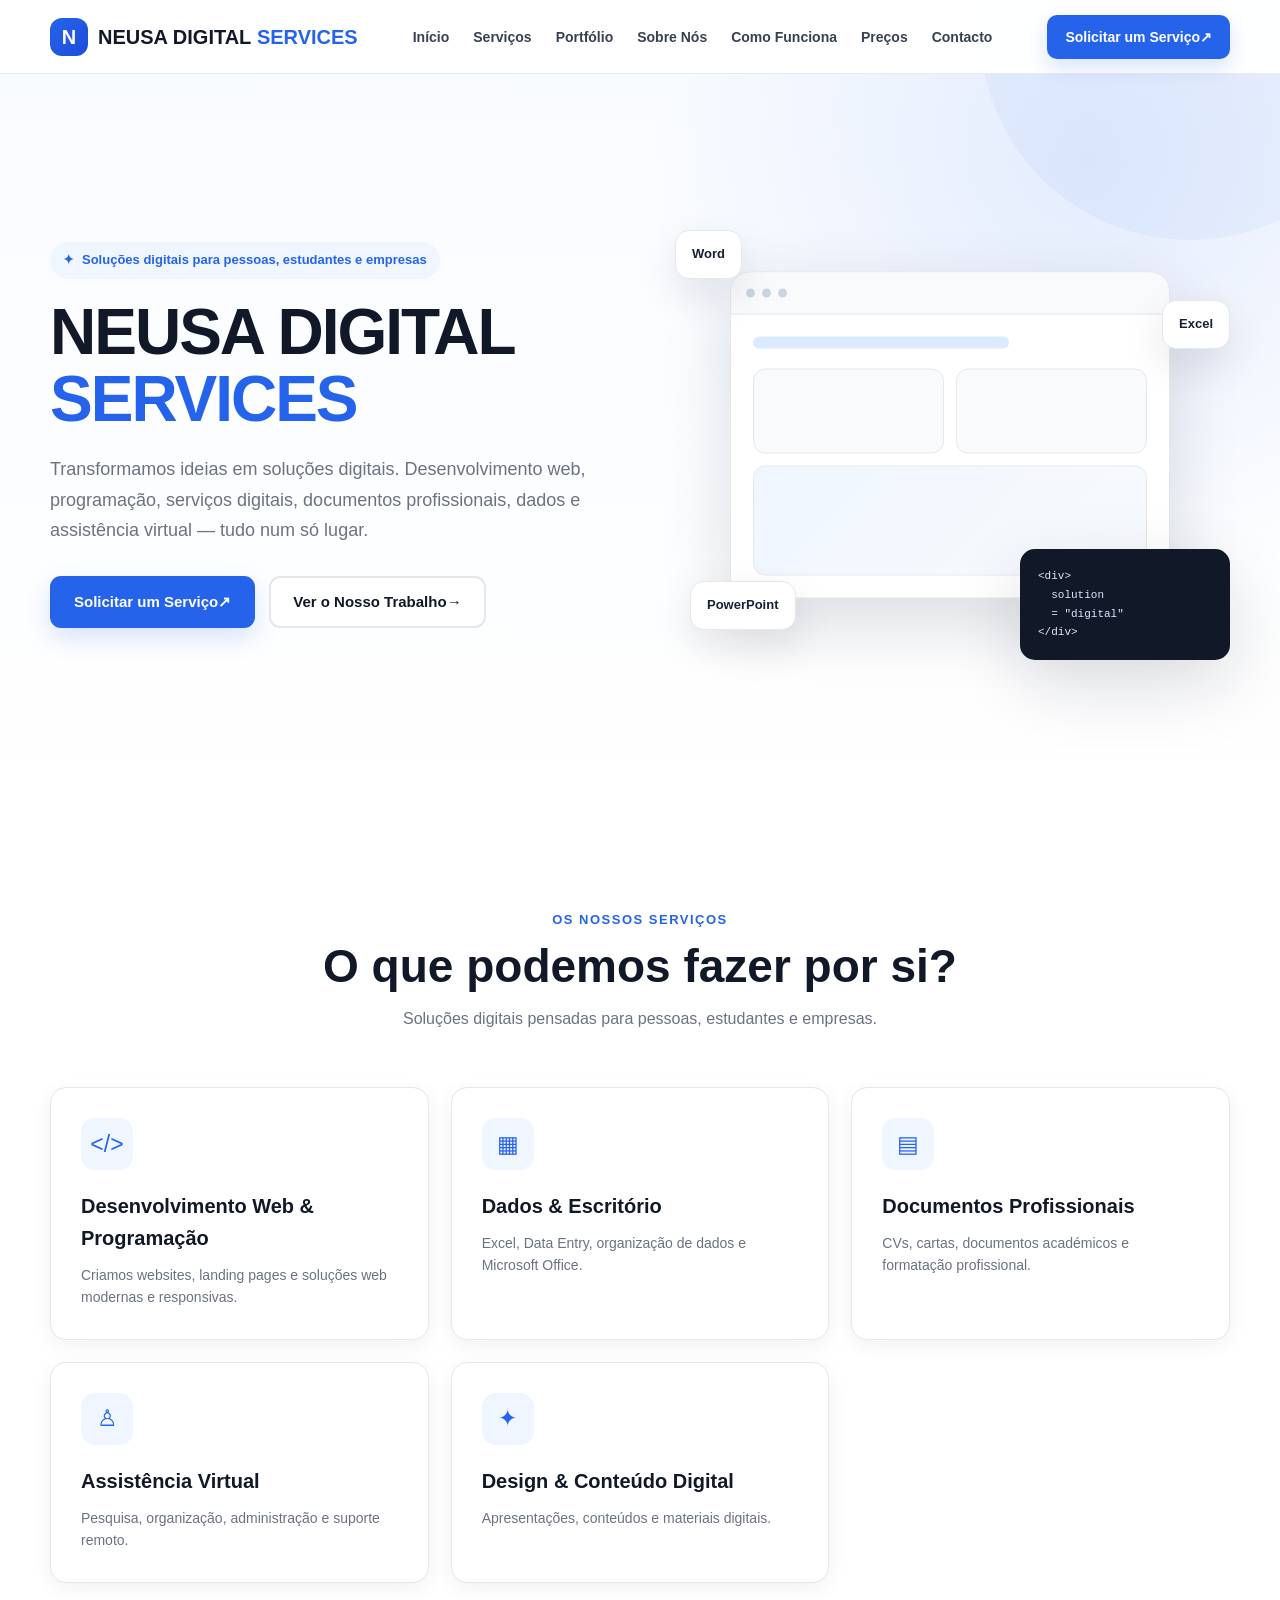
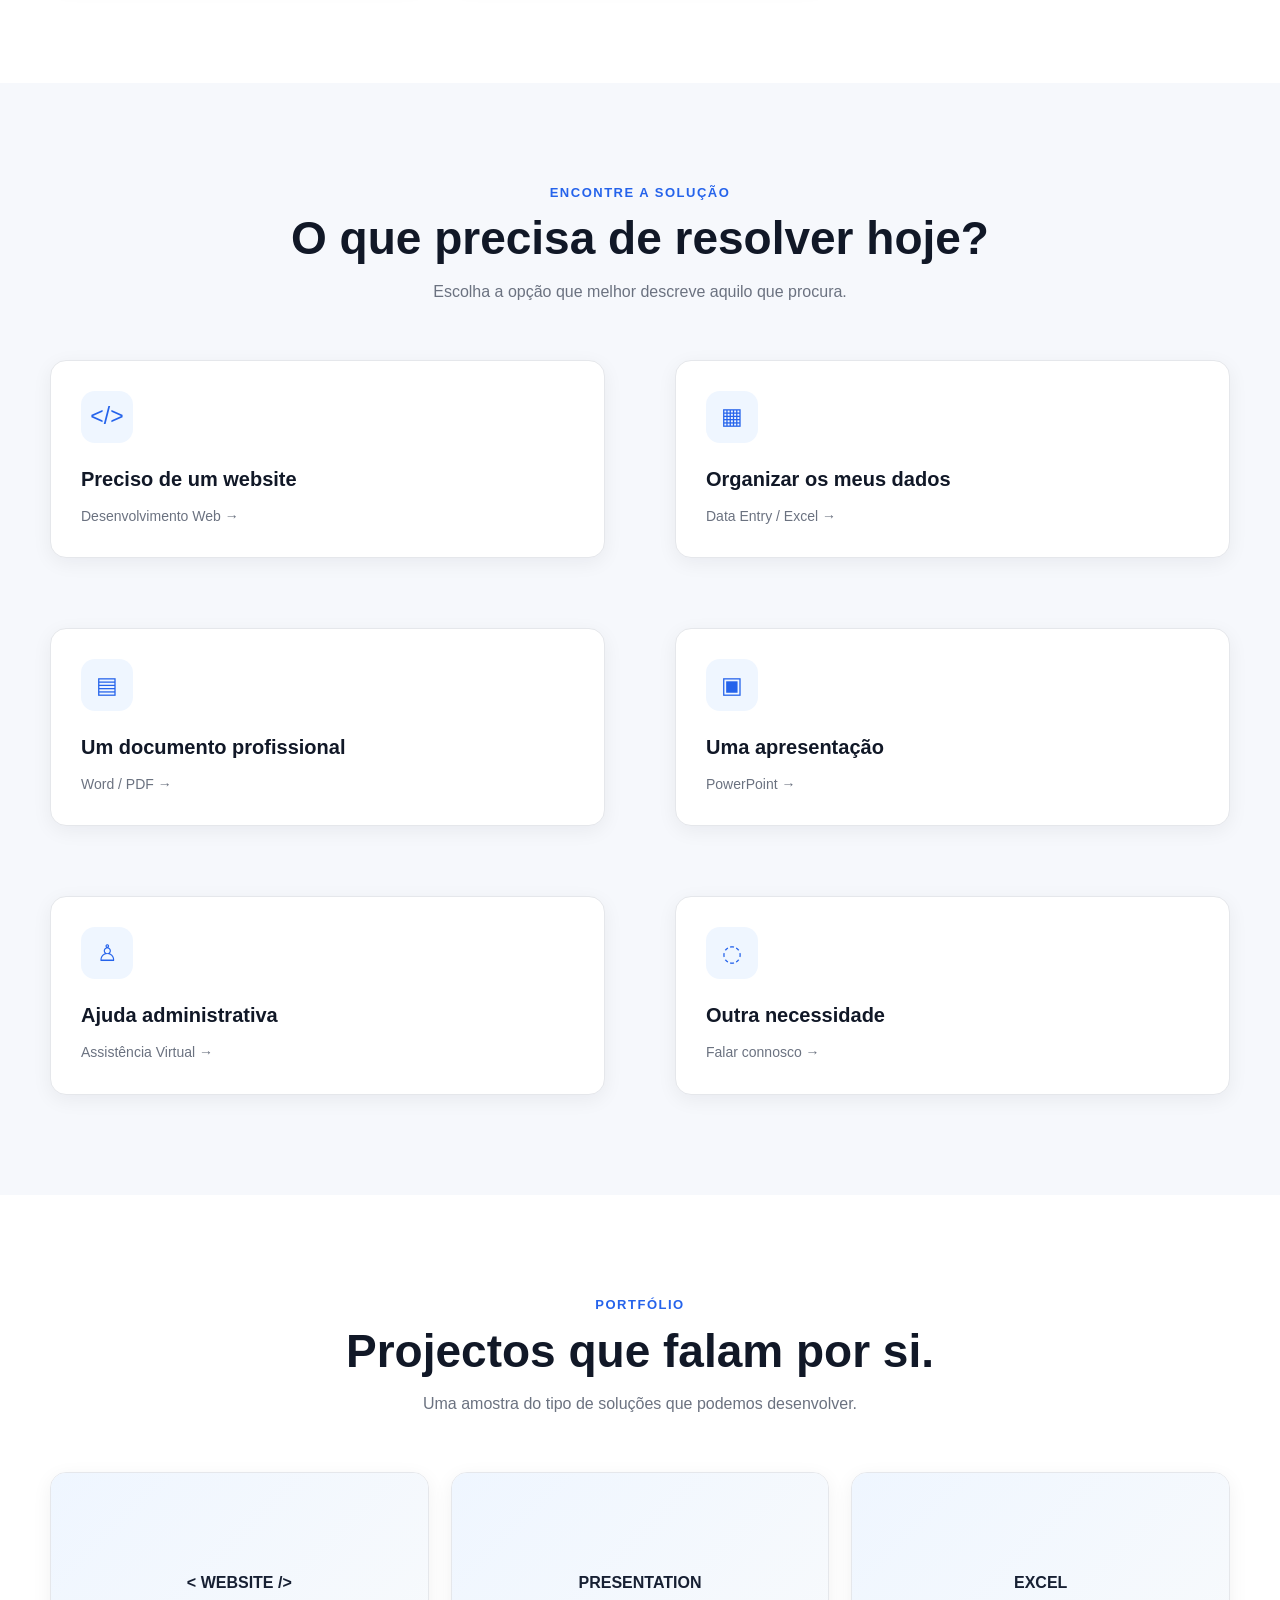
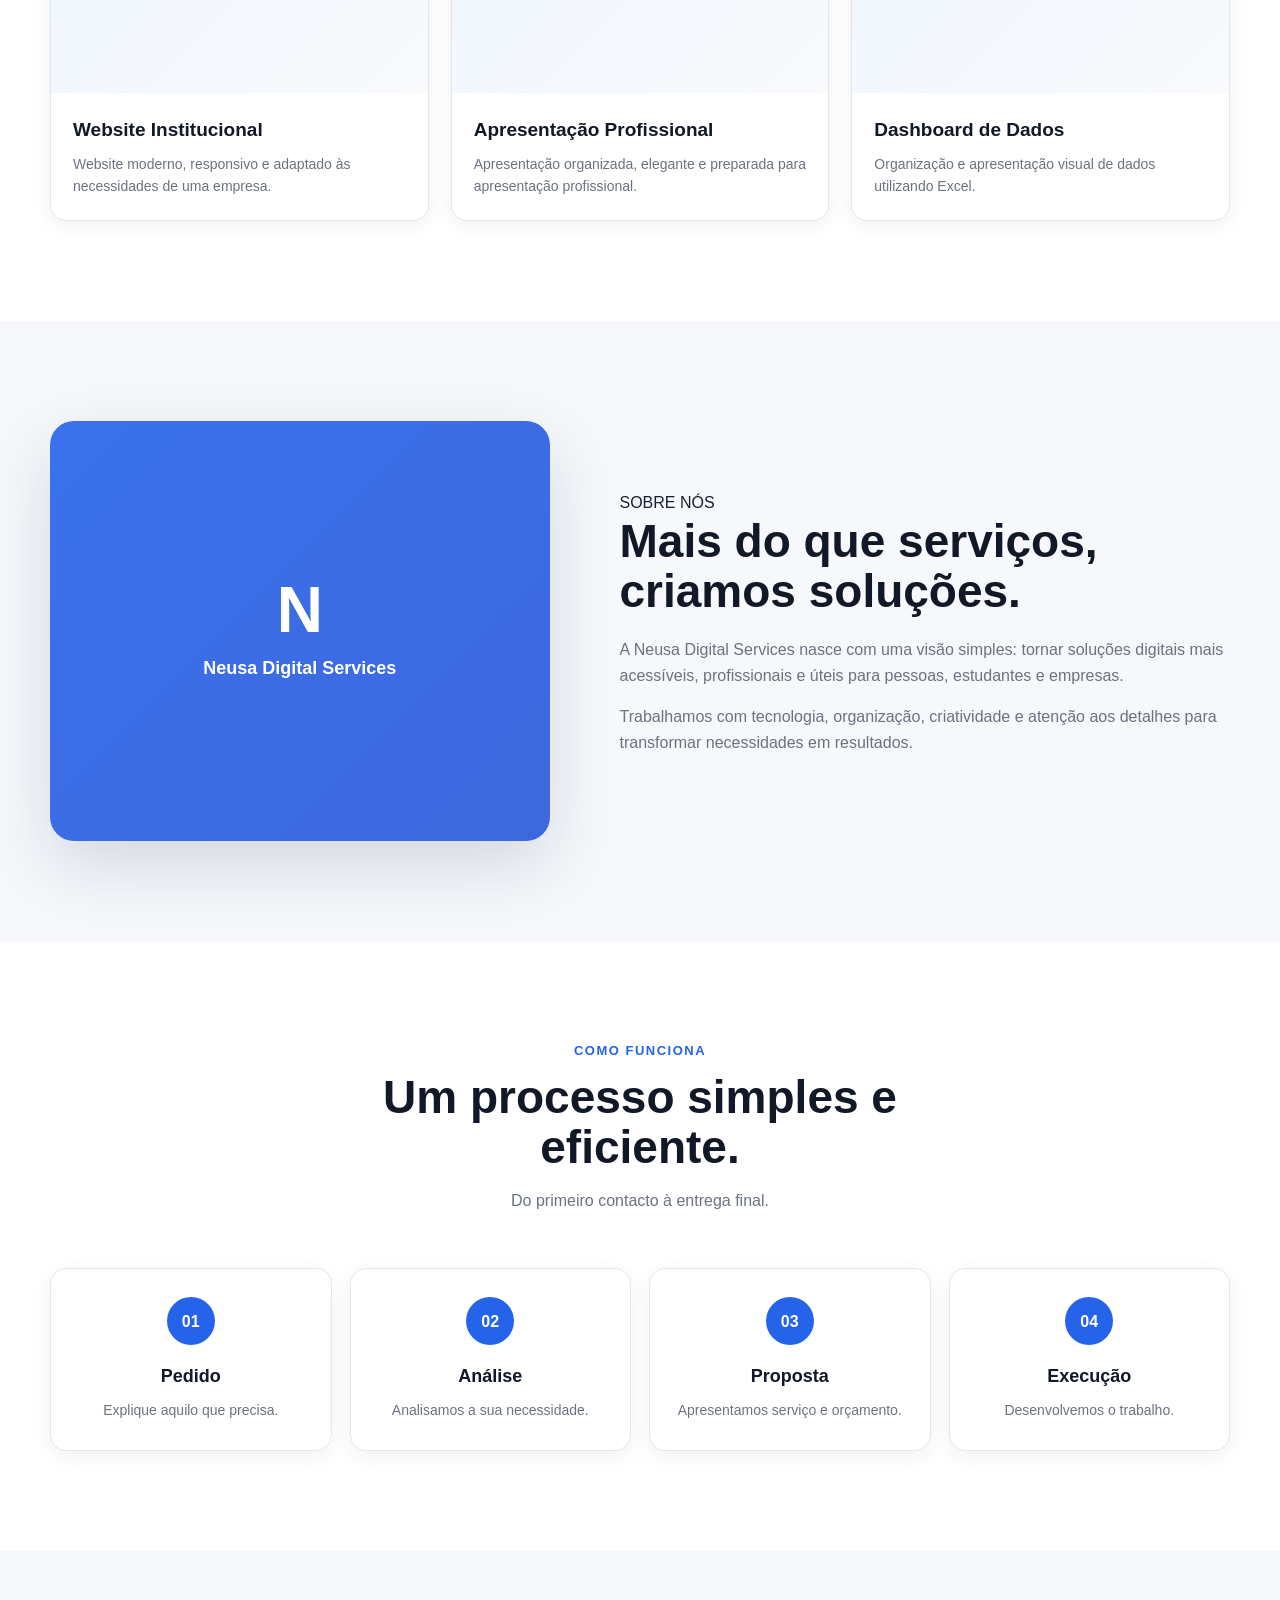
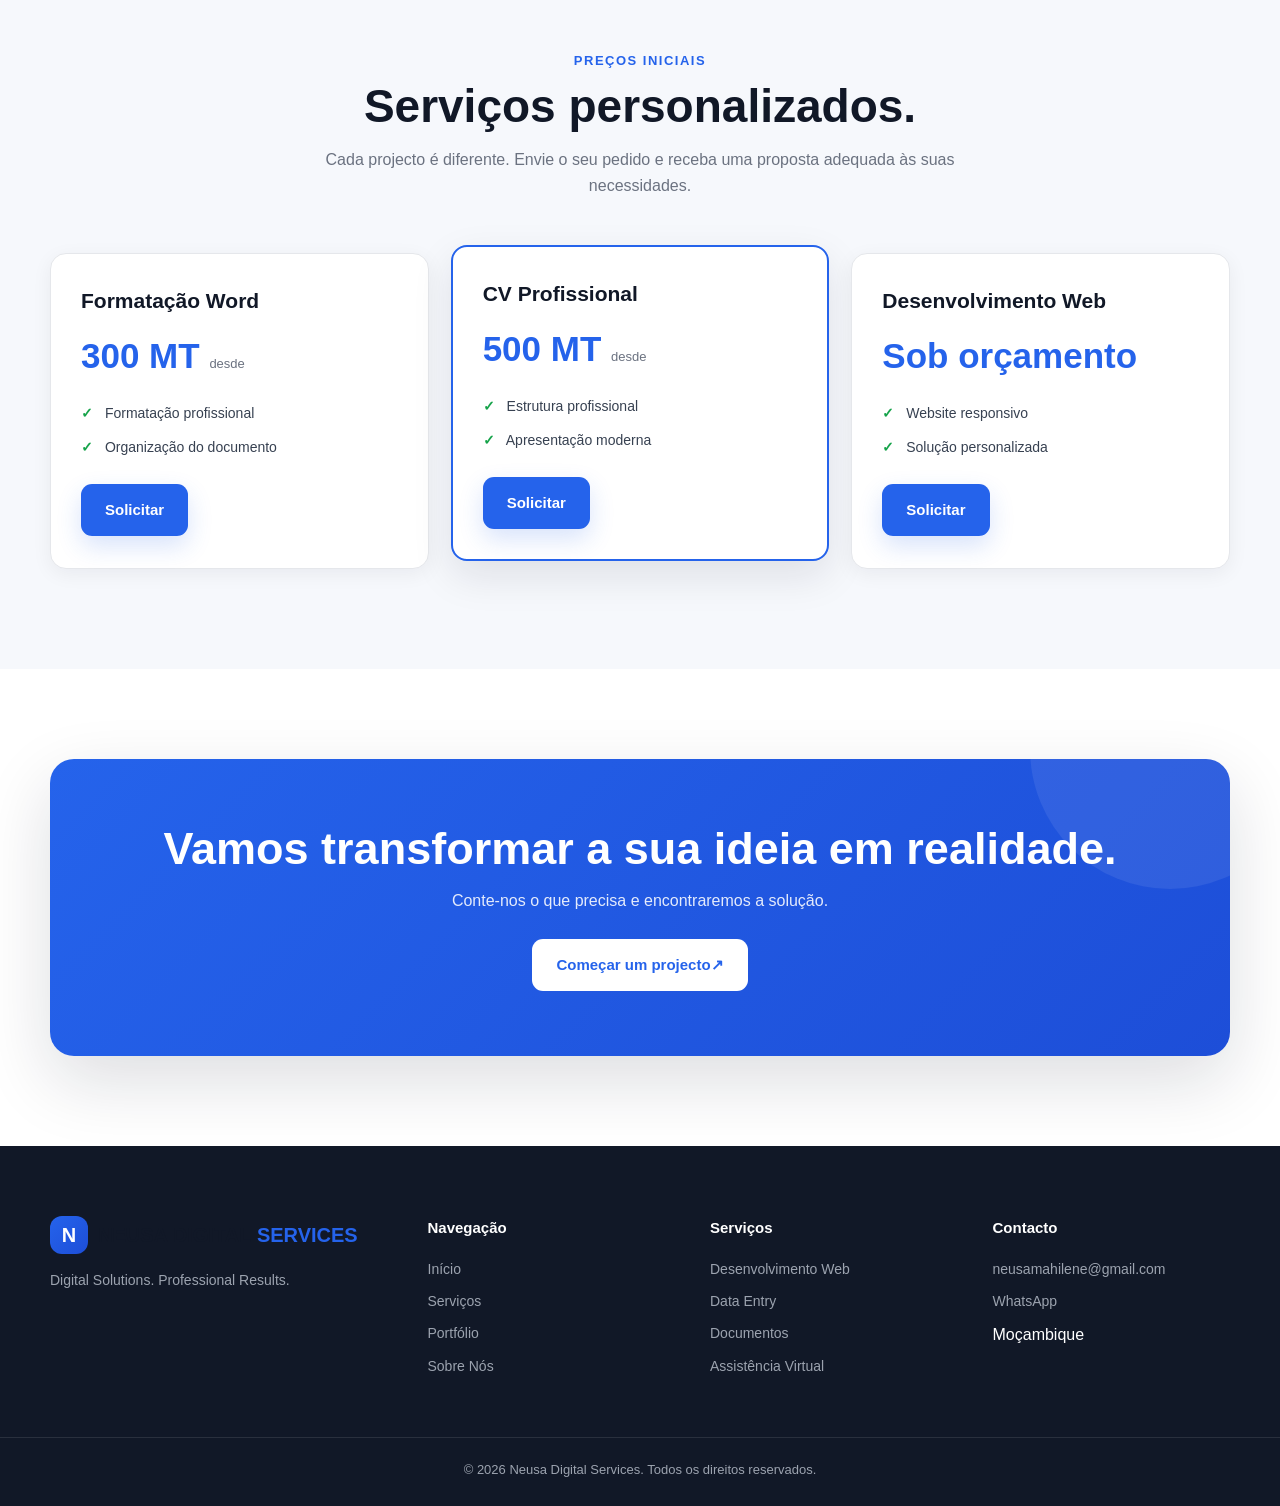
==== commit 1b0f57ec: "Update index.html" ====
--- a/index.html
+++ b/index.html
@@ -43,17 +43,18 @@
 
 <header class="site-header">
 
-    <div class="container header-content">
+    <div class="container header-inner">
 
         <!-- LOGO -->
+
         <a href="index.html"
            class="logo">
 
-            <div class="logo-symbol">
+            <div class="logo-mark">
                 N
             </div>
 
-            <div class="logo-text">
+            <div>
                 <strong>NEUSA DIGITAL</strong>
                 <span>SERVICES</span>
             </div>
@@ -65,17 +66,16 @@
 
         <nav class="main-nav">
 
-            <a href="index.html"
-               class="active">
+            <a href="index.html">
                 Início
             </a>
 
-            <a href="serviços.html">
+            <a href="servicos.html">
                 Serviços
             </a>
 
-            <a href="portifolio.html">
-                Portifolio
+            <a href="portfolio.html">
+                Portfólio
             </a>
 
             <a href="sobre.html">
@@ -97,7 +97,7 @@
         </nav>
 
 
-        <!-- BOTÃO -->
+        <!-- BOTÃO DESKTOP -->
 
         <a href="contacto.html"
            class="header-button">
@@ -109,11 +109,13 @@
         </a>
 
 
-        <!-- MENU MOBILE -->
+        <!-- BOTÃO MOBILE -->
 
         <button class="menu-button"
                 id="menuButton"
-                aria-label="Abrir menu">
+                type="button"
+                aria-label="Abrir menu"
+                aria-expanded="false">
 
             ☰
 
@@ -170,21 +172,18 @@
 
 <section class="hero">
 
-    <div class="hero-background"></div>
-
-    <div class="container hero-content">
-
+    <div class="container hero-inner">
 
         <!-- TEXTO -->
 
-        <div class="hero-text">
-
-            <div class="hero-label">
-
-                <span class="label-line"></span>
-
-                SOLUÇÕES DIGITAIS PARA PESSOAS,
-                ESTUDANTES E EMPRESAS
+        <div class="hero-content">
+
+            <div class="hero-badge">
+
+                <span>✦</span>
+
+                Soluções digitais para pessoas,
+                estudantes e empresas
 
             </div>
 
@@ -200,14 +199,9 @@
             </h1>
 
 
-            <h2>
-                Transformamos ideias
-                em soluções digitais.
-            </h2>
-
-
-            <p class="hero-description">
-
+            <p>
+
+                Transformamos ideias em soluções digitais.
                 Desenvolvimento web, programação,
                 serviços digitais, documentos profissionais,
                 dados e assistência virtual — tudo num só lugar.
@@ -220,7 +214,7 @@
             <div class="hero-buttons">
 
                 <a href="contacto.html"
-                   class="primary-button">
+                   class="btn btn-primary">
 
                     Solicitar um Serviço
 
@@ -230,7 +224,7 @@
 
 
                 <a href="portfolio.html"
-                   class="secondary-button">
+                   class="btn btn-secondary">
 
                     Ver o Nosso Trabalho
 
@@ -240,45 +234,6 @@
 
             </div>
 
-
-            <!-- CONFIANÇA -->
-
-            <div class="hero-trust">
-
-                <div>
-
-                    <strong>✓</strong>
-
-                    <span>
-                        Trabalho de qualidade
-                    </span>
-
-                </div>
-
-
-                <div>
-
-                    <strong>◷</strong>
-
-                    <span>
-                        Entrega no prazo
-                    </span>
-
-                </div>
-
-
-                <div>
-
-                    <strong>◌</strong>
-
-                    <span>
-                        Suporte contínuo
-                    </span>
-
-                </div>
-
-            </div>
-
         </div>
 
 
@@ -288,11 +243,11 @@
         <div class="hero-visual">
 
 
-            <!-- CARTÃO DE CÓDIGO -->
-
-            <div class="code-card">
-
-                <div class="code-top">
+            <!-- CARTÃO CENTRAL -->
+
+            <div class="device">
+
+                <div class="device-top">
 
                     <span></span>
                     <span></span>
@@ -301,164 +256,55 @@
                 </div>
 
 
-                <div class="code-content">
-
-                    <span class="purple">
-                        &lt;div&gt;
-                    </span>
-
-                    <span>
-                        solution
-                    </span>
-
-                    <span class="blue">
-                        = "digital"
-                    </span>
-
-                    <span class="purple">
-                        &lt;/div&gt;
-                    </span>
-
-                </div>
-
-            </div>
-
-
-
-            <!-- ÍCONES OFFICE -->
-
-            <div class="floating-app word">
-
-                W
-
-            </div>
-
-
-            <div class="floating-app excel">
-
-                X
-
-            </div>
-
-
-            <div class="floating-app powerpoint">
-
-                P
-
-            </div>
-
-
-
-            <!-- DASHBOARD -->
-
-            <div class="dashboard-card">
-
-                <div class="dashboard-header">
-
-                    <div class="dashboard-dots">
-
-                        <span></span>
-                        <span></span>
-                        <span></span>
+                <div class="device-body">
+
+                    <div class="dashboard-line"></div>
+
+                    <div class="dashboard-grid">
+
+                        <div class="dashboard-card"></div>
+
+                        <div class="dashboard-card"></div>
+
+                        <div class="dashboard-card large"></div>
 
                     </div>
 
-                    <small>
-                        DATA ANALYTICS
-                    </small>
-
-                </div>
-
-
-                <div class="dashboard-chart">
-
-                    <div
-                        class="bar"
-                        style="height:45%">
-                    </div>
-
-                    <div
-                        class="bar"
-                        style="height:65%">
-                    </div>
-
-                    <div
-                        class="bar"
-                        style="height:55%">
-                    </div>
-
-                    <div
-                        class="bar"
-                        style="height:80%">
-                    </div>
-
-                    <div
-                        class="bar"
-                        style="height:92%">
-                    </div>
-
-                </div>
-
-
-                <div class="dashboard-number">
-
-                    <strong>
-                        +48%
-                    </strong>
-
-                    <span>
-                        desempenho
-                    </span>
-
-                </div>
-
-            </div>
-
-
-
-            <!-- ELEMENTO CENTRAL -->
-
-            <div class="hero-device">
-
-                <div class="device-screen">
-
-                    <div class="device-person">
-
-                        N
-
-                    </div>
-
-                    <div class="device-lines">
-
-                        <span></span>
-                        <span></span>
-                        <span></span>
-
-                    </div>
-
-                </div>
-
-
-                <div class="device-base"></div>
-
-            </div>
-
-
-
-            <!-- FRASE -->
-
-            <div class="idea-message">
-
-                A sua ideia
-
-                <br>
-
-                é o nosso
-
-                <strong>
-                    projecto!
-                </strong>
-
+                </div>
+
+            </div>
+
+
+            <!-- CARTÃO DE CÓDIGO -->
+
+            <div class="code-card">
+
+                &lt;div&gt;<br>
+                &nbsp;&nbsp;solution<br>
+                &nbsp;&nbsp;= "digital"<br>
+                &lt;/div&gt;
+
+            </div>
+
+
+            <!-- WORD -->
+
+            <div class="floating-card one">
+                Word
+            </div>
+
+
+            <!-- EXCEL -->
+
+            <div class="floating-card two">
+                Excel
+            </div>
+
+
+            <!-- POWERPOINT -->
+
+            <div class="floating-card three">
+                PowerPoint
             </div>
 
         </div>
@@ -473,7 +319,7 @@
      SERVIÇOS
 ===================================================== -->
 
-<section class="services-section"
+<section class="section"
          id="servicos">
 
     <div class="container">
@@ -481,9 +327,9 @@
 
         <div class="section-heading">
 
-            <span class="section-label">
+            <div class="eyebrow">
                 OS NOSSOS SERVIÇOS
-            </span>
+            </div>
 
             <h2>
                 O que podemos fazer por si?
@@ -501,184 +347,106 @@
         <div class="services-grid">
 
 
-            <!-- SERVIÇO 1 -->
+            <!-- 01 -->
 
             <article class="service-card">
 
-                <div class="service-icon blue">
+                <div class="service-icon">
                     &lt;/&gt;
                 </div>
 
-                <span class="service-number">
-                    01
-                </span>
-
-                <h3>
-                    Desenvolvimento Web
-                    & Programação
-                </h3>
-
-                <p>
-
-                    Criamos websites,
-                    landing pages e soluções
-                    web modernas e responsivas.
-
-                </p>
-
-                <a href="desenvolvimento-web.html">
-
-                    Explorar serviço
-
-                    <span>→</span>
-
-                </a>
+                <h3>
+                    Desenvolvimento Web & Programação
+                </h3>
+
+                <p>
+                    Criamos websites, landing pages
+                    e soluções web modernas e responsivas.
+                </p>
 
             </article>
 
 
 
-            <!-- SERVIÇO 2 -->
+            <!-- 02 -->
 
             <article class="service-card">
 
-                <div class="service-icon green">
+                <div class="service-icon">
                     ▦
                 </div>
 
-                <span class="service-number">
-                    02
-                </span>
-
                 <h3>
                     Dados & Escritório
                 </h3>
 
                 <p>
-
-                    Excel, Data Entry,
-                    organização de dados
-                    e Microsoft Office.
-
-                </p>
-
-                <a href="servicos.html">
-
-                    Explorar serviço
-
-                    <span>→</span>
-
-                </a>
+                    Excel, Data Entry, organização de
+                    dados e Microsoft Office.
+                </p>
 
             </article>
 
 
 
-            <!-- SERVIÇO 3 -->
+            <!-- 03 -->
 
             <article class="service-card">
 
-                <div class="service-icon purple">
+                <div class="service-icon">
                     ▤
                 </div>
 
-                <span class="service-number">
-                    03
-                </span>
-
-                <h3>
-                    Documentos
-                    Profissionais
-                </h3>
-
-                <p>
-
-                    CVs, cartas,
-                    documentos académicos
+                <h3>
+                    Documentos Profissionais
+                </h3>
+
+                <p>
+                    CVs, cartas, documentos académicos
                     e formatação profissional.
-
-                </p>
-
-                <a href="servicos.html">
-
-                    Explorar serviço
-
-                    <span>→</span>
-
-                </a>
+                </p>
 
             </article>
 
 
 
-            <!-- SERVIÇO 4 -->
+            <!-- 04 -->
 
             <article class="service-card">
 
-                <div class="service-icon violet">
+                <div class="service-icon">
                     ♙
                 </div>
 
-                <span class="service-number">
-                    04
-                </span>
-
                 <h3>
                     Assistência Virtual
                 </h3>
 
                 <p>
-
-                    Pesquisa, organização,
-                    administração e
-                    suporte remoto.
-
-                </p>
-
-                <a href="servicos.html">
-
-                    Explorar serviço
-
-                    <span>→</span>
-
-                </a>
+                    Pesquisa, organização, administração
+                    e suporte remoto.
+                </p>
 
             </article>
 
 
 
-            <!-- SERVIÇO 5 -->
+            <!-- 05 -->
 
             <article class="service-card">
 
-                <div class="service-icon orange">
+                <div class="service-icon">
                     ✦
                 </div>
 
-                <span class="service-number">
-                    05
-                </span>
-
-                <h3>
-                    Design & Conteúdo
-                    Digital
-                </h3>
-
-                <p>
-
-                    Apresentações,
-                    conteúdos e materiais
+                <h3>
+                    Design & Conteúdo Digital
+                </h3>
+
+                <p>
+                    Apresentações, conteúdos e materiais
                     digitais.
-
-                </p>
-
-                <a href="servicos.html">
-
-                    Explorar serviço
-
-                    <span>→</span>
-
-                </a>
+                </p>
 
             </article>
 
@@ -691,145 +459,143 @@
 
 
 <!-- =====================================================
-     ESCOLHA O SERVIÇO
+     SOLUÇÕES
 ===================================================== -->
 
-<section class="solution-section">
+<section class="section section-light">
 
     <div class="container">
 
-
-        <div class="solution-heading">
-
-            <span>
+        <div class="section-heading">
+
+            <div class="eyebrow">
                 ENCONTRE A SOLUÇÃO
-            </span>
+            </div>
 
             <h2>
                 O que precisa de resolver hoje?
             </h2>
 
             <p>
-                Escolha a opção que melhor
-                descreve aquilo que procura.
+                Escolha a opção que melhor descreve
+                aquilo que procura.
             </p>
 
         </div>
 
 
-
         <div class="solution-grid">
 
 
             <a href="desenvolvimento-web.html"
-               class="solution-card">
-
-                <div class="solution-icon">
+               class="service-card">
+
+                <div class="service-icon">
                     &lt;/&gt;
                 </div>
 
-                <strong>
+                <h3>
                     Preciso de um website
-                </strong>
-
-                <small>
+                </h3>
+
+                <p>
                     Desenvolvimento Web →
-                </small>
+                </p>
 
             </a>
 
 
 
             <a href="servicos.html"
-               class="solution-card">
-
-                <div class="solution-icon green">
+               class="service-card">
+
+                <div class="service-icon">
                     ▦
                 </div>
 
-                <strong>
+                <h3>
                     Organizar os meus dados
-                </strong>
-
-                <small>
+                </h3>
+
+                <p>
                     Data Entry / Excel →
-                </small>
+                </p>
 
             </a>
 
 
 
             <a href="servicos.html"
-               class="solution-card">
-
-                <div class="solution-icon purple">
+               class="service-card">
+
+                <div class="service-icon">
                     ▤
                 </div>
 
-                <strong>
+                <h3>
                     Um documento profissional
-                </strong>
-
-                <small>
+                </h3>
+
+                <p>
                     Word / PDF →
-                </small>
+                </p>
 
             </a>
 
 
 
             <a href="servicos.html"
-               class="solution-card">
-
-                <div class="solution-icon orange">
+               class="service-card">
+
+                <div class="service-icon">
                     ▣
                 </div>
 
-                <strong>
+                <h3>
                     Uma apresentação
-                </strong>
-
-                <small>
+                </h3>
+
+                <p>
                     PowerPoint →
-                </small>
+                </p>
 
             </a>
 
 
 
             <a href="servicos.html"
-               class="solution-card">
-
-                <div class="solution-icon cyan">
+               class="service-card">
+
+                <div class="service-icon">
                     ♙
                 </div>
 
-                <strong>
+                <h3>
                     Ajuda administrativa
-                </strong>
-
-                <small>
+                </h3>
+
+                <p>
                     Assistência Virtual →
-                </small>
+                </p>
 
             </a>
 
 
 
             <a href="contacto.html"
-               class="solution-card">
-
-                <div class="solution-icon pink">
+               class="service-card">
+
+                <div class="service-icon">
                     ◌
                 </div>
 
-                <strong>
+                <h3>
                     Outra necessidade
-                </strong>
-
-                <small>
+                </h3>
+
+                <p>
                     Falar connosco →
-                </small>
+                </p>
 
             </a>
 
@@ -845,7 +611,7 @@
      PORTFÓLIO
 ===================================================== -->
 
-<section class="portfolio-section"
+<section class="section"
          id="portfolio">
 
     <div class="container">
@@ -853,9 +619,9 @@
 
         <div class="section-heading">
 
-            <span class="section-label">
+            <div class="eyebrow">
                 PORTFÓLIO
-            </span>
+            </div>
 
             <h2>
                 Projectos que falam por si.
@@ -873,21 +639,19 @@
         <div class="portfolio-grid">
 
 
+            <!-- WEBSITE -->
+
             <article class="portfolio-card">
 
-                <div class="portfolio-preview website-preview">
-
-                    <span>
+                <div class="portfolio-image">
+
+                    <strong>
                         &lt; WEBSITE /&gt;
-                    </span>
+                    </strong>
 
                 </div>
 
                 <div class="portfolio-content">
-
-                    <small>
-                        DESENVOLVIMENTO WEB
-                    </small>
 
                     <h3>
                         Website Institucional
@@ -899,43 +663,25 @@
                         de uma empresa.
                     </p>
 
-                    <div class="portfolio-tags">
-
-                        <span>
-                            HTML
-                        </span>
-
-                        <span>
-                            CSS
-                        </span>
-
-                        <span>
-                            JavaScript
-                        </span>
-
-                    </div>
-
                 </div>
 
             </article>
 
 
 
+            <!-- POWERPOINT -->
+
             <article class="portfolio-card">
 
-                <div class="portfolio-preview powerpoint-preview">
-
-                    <span>
+                <div class="portfolio-image">
+
+                    <strong>
                         PRESENTATION
-                    </span>
+                    </strong>
 
                 </div>
 
                 <div class="portfolio-content">
-
-                    <small>
-                        POWERPOINT
-                    </small>
 
                     <h3>
                         Apresentação Profissional
@@ -947,39 +693,25 @@
                         apresentação profissional.
                     </p>
 
-                    <div class="portfolio-tags">
-
-                        <span>
-                            PowerPoint
-                        </span>
-
-                        <span>
-                            Design
-                        </span>
-
-                    </div>
-
                 </div>
 
             </article>
 
 
 
+            <!-- EXCEL -->
+
             <article class="portfolio-card">
 
-                <div class="portfolio-preview excel-preview">
-
-                    <span>
+                <div class="portfolio-image">
+
+                    <strong>
                         EXCEL
-                    </span>
+                    </strong>
 
                 </div>
 
                 <div class="portfolio-content">
-
-                    <small>
-                        DADOS & EXCEL
-                    </small>
 
                     <h3>
                         Dashboard de Dados
@@ -987,39 +719,12 @@
 
                     <p>
                         Organização e apresentação
-                        visual de dados utilizando
-                        Excel.
+                        visual de dados utilizando Excel.
                     </p>
 
-                    <div class="portifolio-tags">
-
-                        <span>
-                            Excel
-                        </span>
-
-                        <span>
-                            Data
-                        </span>
-
-                    </div>
-
                 </div>
 
             </article>
-
-        </div>
-
-
-        <div class="center-button">
-
-            <a href="portifolio.html"
-               class="outline-button">
-
-                Ver todo o portfólio
-
-                <span>→</span>
-
-            </a>
 
         </div>
 
@@ -1033,55 +738,35 @@
      SOBRE
 ===================================================== -->
 
-<section class="about-section"
+<section class="section section-light"
          id="sobre">
 
     <div class="container about-grid">
 
 
-        <div class="about-visual">
-
-            <div class="about-screen">
-
-                <div class="screen-header">
-
-                    <span></span>
-                    <span></span>
-                    <span></span>
-
-                </div>
-
-                <div class="screen-code">
-
-                    <span>&lt;solution&gt;</span>
-
-                    <span>
-                        digital_services
-                    </span>
-
-                    <span>
-                        creative_ideas
-                    </span>
-
-                    <span>
-                        professional_results
-                    </span>
-
-                    <span>&lt;/solution&gt;</span>
-
-                </div>
-
-            </div>
-
-        </div>
-
-
-
-        <div class="about-text">
-
-            <span class="section-label light-label">
+        <div class="about-image">
+
+            <div class="about-image-content">
+
+                <strong>
+                    N
+                </strong>
+
+                <span>
+                    Neusa Digital Services
+                </span>
+
+            </div>
+
+        </div>
+
+
+
+        <div class="about-content">
+
+            <div class="eyebrow">
                 SOBRE NÓS
-            </span>
+            </div>
 
             <h2>
                 Mais do que serviços,
@@ -1108,121 +793,6 @@
 
             </p>
 
-            <a href="sobre.html"
-               class="primary-button">
-
-                Conhecer a Neusa Digital
-
-                <span>→</span>
-
-            </a>
-
-        </div>
-
-
-
-        <div class="why-us">
-
-            <span class="section-label light-label">
-                POR QUE TRABALHAR CONNOSCO?
-            </span>
-
-
-            <div class="why-grid">
-
-
-                <div class="why-item">
-
-                    <div class="why-icon">
-                        ✦
-                    </div>
-
-                    <div>
-
-                        <strong>
-                            Precisão
-                        </strong>
-
-                        <small>
-                            Atenção aos detalhes
-                            em cada projecto.
-                        </small>
-
-                    </div>
-
-                </div>
-
-
-
-                <div class="why-item">
-
-                    <div class="why-icon">
-                        ◌
-                    </div>
-
-                    <div>
-
-                        <strong>
-                            Comunicação
-                        </strong>
-
-                        <small>
-                            Mantemos o cliente
-                            informado.
-                        </small>
-
-                    </div>
-
-                </div>
-
-
-
-                <div class="why-item">
-
-                    <div class="why-icon">
-                        ◷
-                    </div>
-
-                    <div>
-
-                        <strong>
-                            Prazo
-                        </strong>
-
-                        <small>
-                            Respeitamos os prazos
-                            acordados.
-                        </small>
-
-                    </div>
-
-                </div>
-
-
-
-                <div class="why-item">
-
-                    <div class="why-icon">
-                        ◇
-                    </div>
-
-                    <div>
-
-                        <strong>
-                            Soluções
-                        </strong>
-
-                        <small>
-                            Cada trabalho é
-                            adaptado à necessidade.
-                        </small>
-
-                    </div>
-
-                </div>
-
-            </div>
-
         </div>
 
     </div>
@@ -1235,7 +805,7 @@
      PROCESSO
 ===================================================== -->
 
-<section class="process-section"
+<section class="section"
          id="processo">
 
     <div class="container">
@@ -1243,9 +813,9 @@
 
         <div class="section-heading">
 
-            <span class="section-label">
+            <div class="eyebrow">
                 COMO FUNCIONA
-            </span>
+            </div>
 
             <h2>
                 Um processo simples e eficiente.
@@ -1262,95 +832,72 @@
         <div class="process-grid">
 
 
-            <div class="process-item">
-
-                <span class="process-number">
+            <div class="process-card">
+
+                <div class="process-number">
                     01
-                </span>
+                </div>
 
                 <h3>
                     Pedido
                 </h3>
 
                 <p>
-                    Explique aquilo
-                    que precisa.
-                </p>
-
-            </div>
-
-
-
-            <div class="process-item">
-
-                <span class="process-number">
+                    Explique aquilo que precisa.
+                </p>
+
+            </div>
+
+
+
+            <div class="process-card">
+
+                <div class="process-number">
                     02
-                </span>
+                </div>
 
                 <h3>
                     Análise
                 </h3>
 
                 <p>
-                    Analisamos a
-                    sua necessidade.
-                </p>
-
-            </div>
-
-
-
-            <div class="process-item">
-
-                <span class="process-number">
+                    Analisamos a sua necessidade.
+                </p>
+
+            </div>
+
+
+
+            <div class="process-card">
+
+                <div class="process-number">
                     03
-                </span>
+                </div>
 
                 <h3>
                     Proposta
                 </h3>
 
                 <p>
-                    Apresentamos
-                    serviço e orçamento.
-                </p>
-
-            </div>
-
-
-
-            <div class="process-item">
-
-                <span class="process-number">
+                    Apresentamos serviço e orçamento.
+                </p>
+
+            </div>
+
+
+
+            <div class="process-card">
+
+                <div class="process-number">
                     04
-                </span>
+                </div>
 
                 <h3>
                     Execução
                 </h3>
 
                 <p>
-                    Desenvolvemos
-                    o trabalho.
-                </p>
-
-            </div>
-
-
-
-            <div class="process-item">
-
-                <span class="process-number">
-                    05
-                </span>
-
-                <h3>
-                    Entrega
-                </h3>
-
-                <p>
-                    Receba o resultado
-                    final.
+                    Desenvolvemos o trabalho.
                 </p>
 
             </div>
@@ -1367,17 +914,17 @@
      PREÇOS
 ===================================================== -->
 
-<section class="pricing-section"
+<section class="section section-light"
          id="precos">
 
-    <div class="container pricing-grid">
-
-
-        <div class="pricing-intro">
-
-            <span>
+    <div class="container">
+
+
+        <div class="section-heading">
+
+            <div class="eyebrow">
                 PREÇOS INICIAIS
-            </span>
+            </div>
 
             <h2>
                 Serviços personalizados.
@@ -1392,129 +939,113 @@
 
             </p>
 
-            <a href="contacto.html"
-               class="white-button">
-
-                Solicitar orçamento
-
-                <span>↗</span>
-
-            </a>
-
-        </div>
-
-
-
-        <div class="price-list">
-
-
-            <div class="price-item">
-
-                <span>
+        </div>
+
+
+
+        <div class="pricing-grid">
+
+
+            <div class="pricing-card">
+
+                <h3>
                     Formatação Word
-                </span>
-
-                <strong>
-                    desde 300 MT
-                </strong>
-
-            </div>
-
-
-
-            <div class="price-item">
-
-                <span>
+                </h3>
+
+                <div class="price">
+                    300 MT
+                    <small>
+                        desde
+                    </small>
+                </div>
+
+                <ul class="pricing-list">
+
+                    <li>
+                        Formatação profissional
+                    </li>
+
+                    <li>
+                        Organização do documento
+                    </li>
+
+                </ul>
+
+                <a href="contacto.html"
+                   class="btn btn-primary">
+
+                    Solicitar
+
+                </a>
+
+            </div>
+
+
+
+            <div class="pricing-card featured">
+
+                <h3>
                     CV Profissional
-                </span>
-
-                <strong>
-                    desde 500 MT
-                </strong>
-
-            </div>
-
-
-
-            <div class="price-item">
-
-                <span>
-                    PowerPoint
-                </span>
-
-                <strong>
-                    desde 500 MT
-                </strong>
-
-            </div>
-
-
-
-            <div class="price-item">
-
-                <span>
-                    Data Entry
-                </span>
-
-                <strong>
-                    desde 300 MT
-                </strong>
-
-            </div>
-
-
-
-            <div class="price-item">
-
-                <span>
-                    Excel
-                </span>
-
-                <strong>
-                    desde 500 MT
-                </strong>
-
-            </div>
-
-
-
-            <div class="price-item">
-
-                <span>
-                    Assistência Virtual
-                </span>
-
-                <strong>
+                </h3>
+
+                <div class="price">
+                    500 MT
+                    <small>
+                        desde
+                    </small>
+                </div>
+
+                <ul class="pricing-list">
+
+                    <li>
+                        Estrutura profissional
+                    </li>
+
+                    <li>
+                        Apresentação moderna
+                    </li>
+
+                </ul>
+
+                <a href="contacto.html"
+                   class="btn btn-primary">
+
+                    Solicitar
+
+                </a>
+
+            </div>
+
+
+
+            <div class="pricing-card">
+
+                <h3>
+                    Desenvolvimento Web
+                </h3>
+
+                <div class="price">
                     Sob orçamento
-                </strong>
-
-            </div>
-
-
-
-            <div class="price-item">
-
-                <span>
-                    Desenvolvimento Web
-                </span>
-
-                <strong>
-                    Sob orçamento
-                </strong>
-
-            </div>
-
-
-
-            <div class="price-item">
-
-                <span>
-                    Sistemas Web
-                </span>
-
-                <strong>
-                    Sob orçamento
-                </strong>
+                </div>
+
+                <ul class="pricing-list">
+
+                    <li>
+                        Website responsivo
+                    </li>
+
+                    <li>
+                        Solução personalizada
+                    </li>
+
+                </ul>
+
+                <a href="contacto.html"
+                   class="btn btn-primary">
+
+                    Solicitar
+
+                </a>
 
             </div>
 
@@ -1530,32 +1061,32 @@
      CTA
 ===================================================== -->
 
-<section class="final-cta">
+<section class="cta">
 
     <div class="container">
 
-        <span>
-            TEM UM PROJECTO EM MENTE?
-        </span>
-
-        <h2>
-            Vamos transformar a sua ideia
-            em realidade.
-        </h2>
-
-        <p>
-            Conte-nos o que precisa
-            e encontraremos a solução.
-        </p>
-
-        <a href="contacto.html"
-           class="primary-button">
-
-            Começar um projecto
-
-            <span>↗</span>
-
-        </a>
+        <div class="cta-box">
+
+            <h2>
+                Vamos transformar a sua ideia
+                em realidade.
+            </h2>
+
+            <p>
+                Conte-nos o que precisa
+                e encontraremos a solução.
+            </p>
+
+            <a href="contacto.html"
+               class="btn">
+
+                Começar um projecto
+
+                <span>↗</span>
+
+            </a>
+
+        </div>
 
     </div>
 
@@ -1567,7 +1098,7 @@
      FOOTER
 ===================================================== -->
 
-<footer class="footer">
+<footer class="site-footer">
 
     <div class="container footer-grid">
 
@@ -1579,20 +1110,13 @@
             <a href="index.html"
                class="logo">
 
-                <div class="logo-symbol">
+                <div class="logo-mark">
                     N
                 </div>
 
-                <div class="logo-text">
-
-                    <strong>
-                        NEUSA DIGITAL
-                    </strong>
-
-                    <span>
-                        SERVICES
-                    </span>
-
+                <div>
+                    <strong>NEUSA DIGITAL</strong>
+                    <span>SERVICES</span>
                 </div>
 
             </a>
@@ -1606,13 +1130,13 @@
 
 
 
-        <!-- LINKS -->
+        <!-- NAVEGAÇÃO -->
 
         <div class="footer-column">
 
-            <h4>
+            <h3>
                 Navegação
-            </h4>
+            </h3>
 
             <a href="index.html">
                 Início
@@ -1638,9 +1162,9 @@
 
         <div class="footer-column">
 
-            <h4>
+            <h3>
                 Serviços
-            </h4>
+            </h3>
 
             <a href="desenvolvimento-web.html">
                 Desenvolvimento Web
@@ -1666,23 +1190,21 @@
 
         <div class="footer-column">
 
-            <h4>
+            <h3>
                 Contacto
-            </h4>
+            </h3>
 
             <a href="mailto:neusamahilene@gmail.com">
-
                 neusamahilene@gmail.com
-
             </a>
 
             <a href="https://wa.me/258852363012?text=Ol%C3%A1!%20Encontrei%20a%20Neusa%20Digital%20Services%20e%20gostaria%20de%20saber%20mais%20sobre%20os%20servi%C3%A7os."
-   target="_blank"
-   rel="noopener noreferrer">
-
-    WhatsApp
-
-</a>
+               target="_blank"
+               rel="noopener noreferrer">
+
+                WhatsApp
+
+            </a>
 
             <span>
                 Moçambique
@@ -1690,22 +1212,18 @@
 
         </div>
 
-
     </div>
 
 
+
+    <!-- COPYRIGHT -->
+
     <div class="footer-bottom">
 
         <div class="container">
 
-            <span>
-                © 2026 Neusa Digital Services.
-                Todos os direitos reservados.
-            </span>
-
-            <span>
-                Digital Solutions. Professional Results.
-            </span>
+            © 2026 Neusa Digital Services.
+            Todos os direitos reservados.
 
         </div>
 
@@ -1715,12 +1233,10 @@
 
 
 
-<!-- =====================================================
-     JAVASCRIPT
-===================================================== -->
+<!-- JAVASCRIPT -->
 
 <script src="script.js"></script>
 
 </body>
 
-</html>+</html>
--- a/style.css
+++ b/style.css
@@ -1,43 +1,11 @@
 /* =========================================================
    NEUSA DIGITAL SERVICES
-   STYLE.CSS — MAIN WEBSITE
-========================================================= */
-
-:root {
-    --blue: #2563eb;
-    --blue-dark: #1d4ed8;
-    --blue-deep: #0f172a;
-    --blue-light: #eff6ff;
-
-    --cyan: #06b6d4;
-    --purple: #7c3aed;
-    --green: #16a34a;
-    --orange: #f97316;
-    --pink: #ec4899;
-
-    --white: #ffffff;
-    --black: #0f172a;
-    --text: #334155;
-    --muted: #64748b;
-
-    --bg: #f8fafc;
-    --border: #e2e8f0;
-
-    --radius-sm: 10px;
-    --radius-md: 18px;
-    --radius-lg: 26px;
-
-    --shadow-sm: 0 5px 20px rgba(15, 23, 42, 0.06);
-    --shadow-md: 0 15px 40px rgba(15, 23, 42, 0.10);
-    --shadow-lg: 0 25px 70px rgba(15, 23, 42, 0.16);
-
-    --transition: 0.3s ease;
-}
-
-
-/* =========================================================
-   RESET
-========================================================= */
+   STYLE.CSS — VERSÃO COMPLETA E RESPONSIVA
+   ========================================================= */
+
+/* =========================
+   1. RESET
+   ========================= */
 
 * {
     margin: 0;
@@ -47,34 +15,76 @@
 
 html {
     scroll-behavior: smooth;
+    scroll-padding-top: 90px;
 }
 
 body {
-    font-family: "DM Sans", sans-serif;
-    color: var(--text);
-    background: var(--white);
+    font-family: Arial, Helvetica, sans-serif;
+    background: #ffffff;
+    color: #172033;
     line-height: 1.6;
     overflow-x: hidden;
 }
 
-a {
-    text-decoration: none;
-    color: inherit;
-}
-
-button {
-    font-family: inherit;
-}
-
 img {
     max-width: 100%;
+    height: auto;
     display: block;
 }
 
-
-/* =========================================================
-   CONTAINER
-========================================================= */
+a {
+    color: inherit;
+    text-decoration: none;
+}
+
+button,
+input,
+textarea,
+select {
+    font: inherit;
+}
+
+button {
+    cursor: pointer;
+}
+
+ul {
+    list-style: none;
+}
+
+
+/* =========================
+   2. CORES
+   ========================= */
+
+:root {
+    --primary: #2563eb;
+    --primary-dark: #1d4ed8;
+    --primary-light: #eff6ff;
+
+    --dark: #111827;
+    --text: #374151;
+    --muted: #6b7280;
+
+    --white: #ffffff;
+    --light: #f6f8fc;
+    --border: #e5e7eb;
+
+    --success: #16a34a;
+
+    --shadow-sm: 0 5px 20px rgba(15, 23, 42, 0.06);
+    --shadow-md: 0 15px 40px rgba(15, 23, 42, 0.10);
+    --shadow-lg: 0 25px 70px rgba(15, 23, 42, 0.14);
+
+    --radius-sm: 10px;
+    --radius-md: 16px;
+    --radius-lg: 24px;
+}
+
+
+/* =========================
+   3. CONTAINER
+   ========================= */
 
 .container {
     width: min(1180px, calc(100% - 40px));
@@ -82,22 +92,30 @@
 }
 
 
-/* =========================================================
-   HEADER
-========================================================= */
+/* =========================
+   4. HEADER
+   ========================= */
 
 .site-header {
-    position: sticky;
+    position: fixed;
     top: 0;
+    left: 0;
+    width: 100%;
+    height: 74px;
+    background: rgba(255, 255, 255, 0.96);
+    backdrop-filter: blur(15px);
+    -webkit-backdrop-filter: blur(15px);
+    border-bottom: 1px solid rgba(229, 231, 235, 0.8);
     z-index: 1000;
-    height: 82px;
-    background: rgba(255, 255, 255, 0.92);
-    backdrop-filter: blur(18px);
-    border-bottom: 1px solid rgba(226, 232, 240, 0.8);
-}
-
-.header-content {
-    height: 100%;
+    transition: 0.3s ease;
+}
+
+.site-header.scrolled {
+    box-shadow: var(--shadow-sm);
+}
+
+.header-inner {
+    height: 74px;
     display: flex;
     align-items: center;
     justify-content: space-between;
@@ -105,2149 +123,879 @@
 }
 
 
-/* =========================================================
-   LOGO
-========================================================= */
+/* =========================
+   5. LOGO
+   ========================= */
 
 .logo {
     display: flex;
     align-items: center;
-    gap: 11px;
-    flex-shrink: 0;
-}
-
-.logo-symbol {
-    width: 42px;
-    height: 42px;
+    gap: 10px;
+    font-size: 20px;
+    font-weight: 800;
+    color: var(--dark);
+    white-space: nowrap;
+}
+
+.logo span {
+    color: var(--primary);
+}
+
+.logo-mark {
+    width: 38px;
+    height: 38px;
     border-radius: 12px;
-    display: grid;
-    place-items: center;
-
-    background:
-        linear-gradient(135deg, var(--blue), #60a5fa);
-
+    background: linear-gradient(
+        135deg,
+        var(--primary),
+        var(--primary-dark)
+    );
     color: white;
-    font-family: "Space Grotesk", sans-serif;
-    font-size: 21px;
-    font-weight: 700;
-
-    box-shadow:
-        0 8px 22px rgba(37, 99, 235, 0.28);
-}
-
-.logo-text {
     display: flex;
-    flex-direction: column;
-    line-height: 1;
-}
-
-.logo-text strong {
-    font-family: "Space Grotesk", sans-serif;
-    font-size: 14px;
-    letter-spacing: 1px;
-    color: var(--black);
-}
-
-.logo-text span {
-    margin-top: 4px;
-    font-size: 9px;
-    letter-spacing: 3px;
-    color: var(--blue);
-    font-weight: 700;
-}
-
-
-/* =========================================================
-   DESKTOP NAVIGATION
-========================================================= */
+    align-items: center;
+    justify-content: center;
+    font-weight: 800;
+}
+
+
+/* =========================
+   6. NAVEGAÇÃO DESKTOP
+   ========================= */
 
 .main-nav {
     display: flex;
     align-items: center;
-    gap: 27px;
+    gap: 24px;
 }
 
 .main-nav a {
     position: relative;
-    color: #475569;
-    font-size: 13px;
+    color: #374151;
+    font-size: 14px;
     font-weight: 600;
-    transition: var(--transition);
+    transition: 0.25s ease;
+}
+
+.main-nav a:hover {
+    color: var(--primary);
 }
 
 .main-nav a::after {
     content: "";
     position: absolute;
     left: 0;
-    bottom: -8px;
+    bottom: -7px;
     width: 0;
     height: 2px;
-    border-radius: 5px;
-    background: var(--blue);
-    transition: var(--transition);
-}
-
-.main-nav a:hover,
-.main-nav a.active {
-    color: var(--blue);
-}
-
-.main-nav a:hover::after,
-.main-nav a.active::after {
+    background: var(--primary);
+    transition: width 0.25s ease;
+}
+
+.main-nav a:hover::after {
     width: 100%;
 }
 
 
-/* =========================================================
-   HEADER BUTTON
-========================================================= */
+/* =========================
+   7. BOTÃO DO HEADER
+   ========================= */
 
 .header-button {
     display: inline-flex;
     align-items: center;
-    gap: 9px;
-
-    padding: 12px 18px;
-
-    border-radius: 11px;
-
-    background: var(--blue);
+    justify-content: center;
+    padding: 11px 18px;
+    border-radius: 10px;
+    background: var(--primary);
     color: white;
-
-    font-size: 12px;
+    font-size: 14px;
     font-weight: 700;
-
-    box-shadow: 0 8px 20px rgba(37, 99, 235, 0.20);
-
-    transition: var(--transition);
+    transition: 0.25s ease;
+    box-shadow: 0 8px 20px rgba(37, 99, 235, 0.18);
 }
 
 .header-button:hover {
-    background: var(--blue-dark);
+    background: var(--primary-dark);
     transform: translateY(-2px);
-    box-shadow: 0 12px 25px rgba(37, 99, 235, 0.28);
-}
-
-.header-button span {
-    font-size: 17px;
-}
-
-
-/* =========================================================
-   MOBILE MENU BUTTON
-========================================================= */
+}
+
+
+/* =========================
+   8. BOTÃO MENU MOBILE
+   ========================= */
 
 .menu-button {
     display: none;
-
-    border: 0;
-    background: var(--blue-light);
-
-    width: 43px;
-    height: 43px;
-
-    border-radius: 11px;
-
-    color: var(--blue);
-    font-size: 23px;
-
-    cursor: pointer;
-}
-
-
-/* =========================================================
-   MOBILE MENU
-========================================================= */
+    width: 44px;
+    height: 44px;
+    border: 1px solid var(--border);
+    border-radius: 10px;
+    background: white;
+    color: var(--dark);
+    font-size: 25px;
+    line-height: 1;
+    align-items: center;
+    justify-content: center;
+    transition: 0.25s ease;
+}
+
+.menu-button:hover {
+    border-color: var(--primary);
+    color: var(--primary);
+}
+
+
+/* =========================
+   9. MENU MOBILE
+   ========================= */
 
 .mobile-menu {
     display: none;
 }
 
 
-/* =========================================================
-   HERO
-========================================================= */
+/* =========================
+   10. HERO
+   ========================= */
 
 .hero {
     position: relative;
-    min-height: 690px;
+    min-height: 760px;
+    padding: 150px 0 90px;
+    background:
+        radial-gradient(
+            circle at 85% 20%,
+            rgba(37, 99, 235, 0.10),
+            transparent 35%
+        ),
+        linear-gradient(
+            180deg,
+            #f8fbff 0%,
+            #ffffff 100%
+        );
     overflow: hidden;
-
-    background:
-        radial-gradient(circle at 78% 25%, rgba(37, 99, 235, 0.10), transparent 28%),
-        radial-gradient(circle at 15% 80%, rgba(124, 58, 237, 0.06), transparent 25%),
-        #ffffff;
-}
-
-.hero-background {
+}
+
+.hero::before {
+    content: "";
     position: absolute;
-    inset: 0;
+    width: 420px;
+    height: 420px;
+    border-radius: 50%;
+    background: rgba(37, 99, 235, 0.05);
+    top: -180px;
+    right: -120px;
     pointer-events: none;
-    opacity: 0.35;
-
-    background-image:
-        linear-gradient(rgba(37, 99, 235, 0.035) 1px, transparent 1px),
-        linear-gradient(90deg, rgba(37, 99, 235, 0.035) 1px, transparent 1px);
-
-    background-size: 45px 45px;
-
-    mask-image: linear-gradient(
-        to bottom,
-        black,
-        transparent 90%
-    );
+}
+
+.hero-inner {
+    min-height: 570px;
+    display: grid;
+    grid-template-columns: 1fr 1fr;
+    align-items: center;
+    gap: 60px;
 }
 
 .hero-content {
-    min-height: 690px;
     position: relative;
     z-index: 2;
-
-    display: grid;
-    grid-template-columns: 1fr 0.95fr;
-    align-items: center;
-
-    gap: 70px;
-}
-
-
-/* =========================================================
-   HERO TEXT
-========================================================= */
-
-.hero-text {
-    padding: 70px 0;
-}
-
-.hero-label {
-    display: flex;
-    align-items: center;
-    gap: 10px;
-
-    color: var(--blue);
-
-    font-size: 10px;
-    font-weight: 800;
-
-    letter-spacing: 1.7px;
-
+}
+
+.hero-badge {
+    display: inline-flex;
+    align-items: center;
+    gap: 8px;
+    padding: 8px 13px;
+    background: var(--primary-light);
+    color: var(--primary);
+    border-radius: 999px;
+    font-size: 13px;
+    font-weight: 700;
+    margin-bottom: 20px;
+}
+
+.hero h1 {
+    max-width: 650px;
+    font-size: clamp(42px, 5vw, 68px);
+    line-height: 1.04;
+    letter-spacing: -2px;
+    color: var(--dark);
     margin-bottom: 22px;
 }
 
-.label-line {
-    width: 30px;
-    height: 2px;
-    background: var(--blue);
-}
-
-
-.hero h1 {
-    font-family: "Space Grotesk", sans-serif;
-
-    font-size: clamp(50px, 6vw, 82px);
-
-    line-height: 0.9;
-    letter-spacing: -4px;
-
-    color: var(--black);
-
-    margin-bottom: 24px;
-}
-
 .hero h1 span {
-    display: block;
-    color: transparent;
-
-    -webkit-text-stroke: 1.5px var(--blue);
-
-    opacity: 0.85;
-}
-
-
-.hero h2 {
-    max-width: 570px;
-
-    font-family: "Space Grotesk", sans-serif;
-
-    font-size: clamp(27px, 3vw, 42px);
-
-    line-height: 1.08;
-    letter-spacing: -1.5px;
-
-    color: #1e293b;
-
-    margin-bottom: 22px;
-}
-
-.hero-description {
-    max-width: 560px;
-
+    color: var(--primary);
+}
+
+.hero p {
+    max-width: 580px;
     color: var(--muted);
-
-    font-size: 16px;
-
-    line-height: 1.8;
-
-    margin-bottom: 32px;
-}
-
-
-/* =========================================================
-   HERO BUTTONS
-========================================================= */
+    font-size: 18px;
+    line-height: 1.7;
+    margin-bottom: 30px;
+}
 
 .hero-buttons {
     display: flex;
     flex-wrap: wrap;
-    gap: 13px;
-}
-
-.primary-button,
-.secondary-button,
-.outline-button,
-.white-button {
+    gap: 14px;
+}
+
+.btn {
     display: inline-flex;
     align-items: center;
     justify-content: center;
-    gap: 10px;
-
-    min-height: 50px;
-
-    padding: 0 21px;
-
+    min-height: 48px;
+    padding: 12px 22px;
     border-radius: 11px;
-
+    font-weight: 700;
+    font-size: 15px;
+    border: 2px solid transparent;
+    transition: 0.25s ease;
+}
+
+.btn-primary {
+    background: var(--primary);
+    color: white;
+    box-shadow: 0 10px 25px rgba(37, 99, 235, 0.18);
+}
+
+.btn-primary:hover {
+    background: var(--primary-dark);
+    transform: translateY(-2px);
+}
+
+.btn-secondary {
+    background: white;
+    border-color: var(--border);
+    color: var(--dark);
+}
+
+.btn-secondary:hover {
+    border-color: var(--primary);
+    color: var(--primary);
+    transform: translateY(-2px);
+}
+
+
+/* =========================
+   11. HERO VISUAL
+   ========================= */
+
+.hero-visual {
+    position: relative;
+    width: 100%;
+    max-width: 560px;
+    min-height: 500px;
+    margin: 0 auto;
+}
+
+.device {
+    position: absolute;
+    left: 50%;
+    top: 50%;
+    width: min(440px, 88%);
+    min-height: 300px;
+    transform: translate(-50%, -50%);
+    background: white;
+    border: 1px solid #e5e7eb;
+    border-radius: 20px;
+    box-shadow: var(--shadow-lg);
+    overflow: hidden;
+    z-index: 2;
+}
+
+.device-top {
+    height: 42px;
+    display: flex;
+    align-items: center;
+    gap: 7px;
+    padding: 0 15px;
+    border-bottom: 1px solid var(--border);
+    background: #f8fafc;
+}
+
+.device-top span {
+    width: 9px;
+    height: 9px;
+    border-radius: 50%;
+    background: #cbd5e1;
+}
+
+.device-body {
+    padding: 22px;
+}
+
+.dashboard-line {
+    height: 12px;
+    width: 65%;
+    background: #dbeafe;
+    border-radius: 8px;
+    margin-bottom: 20px;
+}
+
+.dashboard-grid {
+    display: grid;
+    grid-template-columns: repeat(2, 1fr);
+    gap: 12px;
+}
+
+.dashboard-card {
+    height: 85px;
+    border-radius: 12px;
+    background: #f8fafc;
+    border: 1px solid var(--border);
+}
+
+.dashboard-card.large {
+    grid-column: span 2;
+    height: 110px;
+    background: linear-gradient(
+        135deg,
+        #eff6ff,
+        #f8fafc
+    );
+}
+
+.floating-card {
+    position: absolute;
+    padding: 13px 16px;
+    background: white;
+    border: 1px solid var(--border);
+    border-radius: 14px;
+    box-shadow: var(--shadow-md);
+    z-index: 4;
     font-size: 13px;
     font-weight: 700;
-
-    transition: var(--transition);
-}
-
-.primary-button {
-    background: var(--blue);
-    color: white;
-
-    box-shadow:
-        0 12px 25px rgba(37, 99, 235, 0.20);
-}
-
-.primary-button:hover {
-    background: var(--blue-dark);
-    transform: translateY(-3px);
-    box-shadow:
-        0 16px 30px rgba(37, 99, 235, 0.28);
-}
-
-.secondary-button {
-    border: 1px solid var(--border);
-    background: white;
-    color: var(--black);
-}
-
-.secondary-button:hover {
-    border-color: var(--blue);
-    color: var(--blue);
-    transform: translateY(-3px);
-}
-
-
-/* =========================================================
-   HERO TRUST
-========================================================= */
-
-.hero-trust {
-    display: flex;
-    flex-wrap: wrap;
-    gap: 22px;
-
-    margin-top: 32px;
-}
-
-.hero-trust div {
-    display: flex;
-    align-items: center;
-    gap: 8px;
-
-    color: #64748b;
-
-    font-size: 11px;
-    font-weight: 600;
-}
-
-.hero-trust strong {
-    color: var(--blue);
-    font-size: 15px;
-}
-
-
-/* =========================================================
-   HERO VISUAL
-========================================================= */
-
-.hero-visual {
-    position: relative;
-
-    min-height: 550px;
-
-    display: flex;
-    align-items: center;
-    justify-content: center;
-}
-
-
-/* =========================================================
-   CODE CARD
-========================================================= */
+}
+
+.floating-card.one {
+    top: 45px;
+    left: 5px;
+}
+
+.floating-card.two {
+    right: 0;
+    top: 115px;
+}
+
+.floating-card.three {
+    left: 20px;
+    bottom: 55px;
+}
 
 .code-card {
     position: absolute;
-
-    top: 40px;
-    right: 40px;
-
-    width: 245px;
-
+    right: 0;
+    bottom: 25px;
+    width: 210px;
+    padding: 18px;
     background: #111827;
-
+    color: #dbeafe;
+    border-radius: 15px;
+    box-shadow: var(--shadow-lg);
+    font-family: Consolas, monospace;
+    font-size: 11px;
+    line-height: 1.7;
+    z-index: 4;
+}
+
+
+/* =========================
+   12. SECÇÕES GERAIS
+   ========================= */
+
+section {
+    width: 100%;
+}
+
+.section {
+    padding: 100px 0;
+}
+
+.section-light {
+    background: var(--light);
+}
+
+.section-heading {
+    max-width: 720px;
+    margin: 0 auto 55px;
+    text-align: center;
+}
+
+.section-heading .eyebrow {
+    color: var(--primary);
+    font-size: 13px;
+    font-weight: 800;
+    text-transform: uppercase;
+    letter-spacing: 1.5px;
+    margin-bottom: 10px;
+}
+
+.section-heading h2 {
+    color: var(--dark);
+    font-size: clamp(32px, 4vw, 46px);
+    line-height: 1.1;
+    margin-bottom: 15px;
+}
+
+.section-heading p {
+    color: var(--muted);
+    font-size: 16px;
+}
+
+
+/* =========================
+   13. SERVIÇOS
+   ========================= */
+
+.services-grid {
+    display: grid;
+    grid-template-columns: repeat(3, 1fr);
+    gap: 22px;
+}
+
+.service-card {
+    padding: 30px;
+    background: white;
+    border: 1px solid var(--border);
+    border-radius: var(--radius-md);
+    box-shadow: var(--shadow-sm);
+    transition: 0.3s ease;
+}
+
+.service-card:hover {
+    transform: translateY(-7px);
+    box-shadow: var(--shadow-md);
+    border-color: rgba(37, 99, 235, 0.25);
+}
+
+.service-icon {
+    width: 52px;
+    height: 52px;
+    display: flex;
+    align-items: center;
+    justify-content: center;
     border-radius: 14px;
-
+    background: var(--primary-light);
+    color: var(--primary);
+    font-size: 23px;
+    margin-bottom: 20px;
+}
+
+.service-card h3 {
+    color: var(--dark);
+    font-size: 20px;
+    margin-bottom: 10px;
+}
+
+.service-card p {
+    color: var(--muted);
+    font-size: 14px;
+}
+
+
+/* =========================
+   14. SOLUÇÃO
+   ========================= */
+
+.solution-grid {
+    display: grid;
+    grid-template-columns: 1fr 1fr;
+    align-items: center;
+    gap: 70px;
+}
+
+.solution-content h2 {
+    font-size: clamp(32px, 4vw, 48px);
+    line-height: 1.1;
+    color: var(--dark);
+    margin-bottom: 20px;
+}
+
+.solution-content p {
+    color: var(--muted);
+    margin-bottom: 20px;
+}
+
+.solution-list {
+    display: grid;
+    gap: 14px;
+}
+
+.solution-list li {
+    display: flex;
+    align-items: flex-start;
+    gap: 12px;
+    color: var(--text);
+}
+
+.solution-list li::before {
+    content: "✓";
+    width: 24px;
+    height: 24px;
+    flex: 0 0 24px;
+    display: flex;
+    align-items: center;
+    justify-content: center;
+    border-radius: 50%;
+    background: #dcfce7;
+    color: var(--success);
+    font-weight: 800;
+}
+
+
+/* =========================
+   15. PORTFÓLIO
+   ========================= */
+
+.portfolio-grid {
+    display: grid;
+    grid-template-columns: repeat(3, 1fr);
+    gap: 22px;
+}
+
+.portfolio-card {
+    background: white;
+    border: 1px solid var(--border);
+    border-radius: var(--radius-md);
     overflow: hidden;
-
-    box-shadow: var(--shadow-lg);
-
-    transform: rotate(4deg);
-
-    z-index: 4;
-}
-
-.code-top {
-    height: 31px;
-
+    box-shadow: var(--shadow-sm);
+    transition: 0.3s ease;
+}
+
+.portfolio-card:hover {
+    transform: translateY(-6px);
+    box-shadow: var(--shadow-md);
+}
+
+.portfolio-image {
+    width: 100%;
+    height: 220px;
+    background: linear-gradient(
+        135deg,
+        #eff6ff,
+        #f8fafc
+    );
     display: flex;
     align-items: center;
-    gap: 5px;
-
-    padding-left: 13px;
-
-    background: #1e293b;
-}
-
-.code-top span {
-    width: 7px;
-    height: 7px;
-    border-radius: 50%;
-    background: #64748b;
-}
-
-.code-content {
-    padding: 24px 20px;
-
-    display: flex;
-    flex-direction: column;
-    gap: 7px;
-
-    font-family: monospace;
-    font-size: 13px;
-
-    color: #cbd5e1;
-}
-
-.code-content .purple {
-    color: #c084fc;
-}
-
-.code-content .blue {
-    color: #60a5fa;
-}
-
-
-/* =========================================================
-   FLOATING OFFICE ICONS
-========================================================= */
-
-.floating-app {
-    position: absolute;
-
-    width: 58px;
-    height: 58px;
-
-    border-radius: 17px;
-
+    justify-content: center;
+    overflow: hidden;
+}
+
+.portfolio-image img {
+    width: 100%;
+    height: 100%;
+    object-fit: cover;
+}
+
+.portfolio-content {
+    padding: 22px;
+}
+
+.portfolio-content h3 {
+    font-size: 19px;
+    color: var(--dark);
+    margin-bottom: 8px;
+}
+
+.portfolio-content p {
+    font-size: 14px;
+    color: var(--muted);
+}
+
+
+/* =========================
+   16. SOBRE
+   ========================= */
+
+.about-grid {
     display: grid;
-    place-items: center;
-
-    color: white;
-
-    font-family: "Space Grotesk", sans-serif;
-
-    font-size: 23px;
-    font-weight: 700;
-
-    box-shadow: var(--shadow-md);
-
-    z-index: 6;
-
-    animation: float 4s ease-in-out infinite;
-}
-
-.floating-app.word {
-    left: 30px;
-    top: 150px;
-
-    background: linear-gradient(135deg, #2563eb, #60a5fa);
-}
-
-.floating-app.excel {
-    right: 5px;
-    top: 225px;
-
-    background: linear-gradient(135deg, #16a34a, #4ade80);
-
-    animation-delay: 0.8s;
-}
-
-.floating-app.powerpoint {
-    left: 70px;
-    bottom: 100px;
-
-    background: linear-gradient(135deg, #ea580c, #fb923c);
-
-    animation-delay: 1.5s;
-}
-
-
-/* =========================================================
-   DASHBOARD
-========================================================= */
-
-.dashboard-card {
-    position: absolute;
-
-    right: 20px;
-    bottom: 35px;
-
-    width: 250px;
-
-    padding: 19px;
-
-    border-radius: 18px;
-
-    background: rgba(255, 255, 255, 0.94);
-
-    border: 1px solid rgba(226, 232, 240, 0.9);
-
-    box-shadow: var(--shadow-lg);
-
-    z-index: 5;
-}
-
-.dashboard-header {
-    display: flex;
-    justify-content: space-between;
-    align-items: center;
-
-    margin-bottom: 25px;
-}
-
-.dashboard-dots {
-    display: flex;
-    gap: 5px;
-}
-
-.dashboard-dots span {
-    width: 6px;
-    height: 6px;
-
-    border-radius: 50%;
-
-    background: #cbd5e1;
-}
-
-.dashboard-header small {
-    font-size: 8px;
-    font-weight: 800;
-    letter-spacing: 1px;
-    color: var(--muted);
-}
-
-.dashboard-chart {
-    height: 110px;
-
-    display: flex;
-    align-items: end;
-
-    gap: 11px;
-
-    border-bottom: 1px solid var(--border);
-
-    margin-bottom: 15px;
-}
-
-.bar {
-    flex: 1;
-
-    min-height: 10px;
-
-    border-radius: 6px 6px 0 0;
-
-    background: linear-gradient(
-        to top,
-        var(--blue),
-        #93c5fd
-    );
-}
-
-.dashboard-number {
-    display: flex;
-    align-items: baseline;
-    gap: 7px;
-}
-
-.dashboard-number strong {
-    color: var(--blue);
-
-    font-family: "Space Grotesk", sans-serif;
-
-    font-size: 24px;
-}
-
-.dashboard-number span {
-    font-size: 10px;
-    color: var(--muted);
-}
-
-
-/* =========================================================
-   CENTRAL DEVICE
-========================================================= */
-
-.hero-device {
-    position: relative;
-
-    width: 290px;
-    height: 420px;
-
-    z-index: 2;
-
-    filter: drop-shadow(
-        0 30px 45px rgba(15, 23, 42, 0.16)
-    );
-}
-
-.device-screen {
-    position: absolute;
-
-    top: 0;
-    left: 50%;
-
-    transform: translateX(-50%);
-
-    width: 255px;
-    height: 390px;
-
-    border: 8px solid #111827;
-
-    border-radius: 28px;
-
-    background:
-        linear-gradient(
-            145deg,
-            #eff6ff,
-            #ffffff 50%,
-            #dbeafe
-        );
-
-    overflow: hidden;
-}
-
-.device-person {
-    position: absolute;
-
-    left: 50%;
-    top: 100px;
-
-    transform: translateX(-50%);
-
-    width: 105px;
-    height: 105px;
-
-    border-radius: 50%;
-
-    display: grid;
-    place-items: center;
-
+    grid-template-columns: 0.9fr 1.1fr;
+    align-items: center;
+    gap: 70px;
+}
+
+.about-image {
+    min-height: 420px;
+    border-radius: var(--radius-lg);
     background:
         linear-gradient(
             135deg,
-            var(--blue),
-            #60a5fa
+            rgba(37, 99, 235, 0.9),
+            rgba(29, 78, 216, 0.85)
         );
-
+    display: flex;
+    align-items: center;
+    justify-content: center;
+    padding: 30px;
     color: white;
-
-    font-family: "Space Grotesk", sans-serif;
-
-    font-size: 45px;
+    box-shadow: var(--shadow-lg);
+}
+
+.about-image-content {
+    text-align: center;
+}
+
+.about-image-content strong {
+    display: block;
+    font-size: 64px;
+    line-height: 1;
+    margin-bottom: 12px;
+}
+
+.about-image-content span {
+    font-size: 18px;
     font-weight: 700;
-
-    box-shadow:
-        0 20px 35px rgba(37, 99, 235, 0.22);
-}
-
-.device-lines {
-    position: absolute;
-
-    left: 50%;
-    bottom: 70px;
-
-    transform: translateX(-50%);
-
-    width: 130px;
-
-    display: flex;
-    flex-direction: column;
-    gap: 9px;
-}
-
-.device-lines span {
-    display: block;
-
-    height: 7px;
-
-    border-radius: 20px;
-
-    background: #bfdbfe;
-}
-
-.device-lines span:nth-child(2) {
-    width: 75%;
-}
-
-.device-lines span:nth-child(3) {
-    width: 55%;
-}
-
-.device-base {
-    position: absolute;
-
-    bottom: 0;
-
-    left: 50%;
-
-    transform: translateX(-50%);
-
-    width: 190px;
-    height: 18px;
-
-    border-radius: 50%;
-
-    background: #111827;
-}
-
-
-/* =========================================================
-   IDEA MESSAGE
-========================================================= */
-
-.idea-message {
-    position: absolute;
-
-    left: 0;
-    bottom: 50px;
-
-    padding: 18px 20px;
-
-    border-radius: 16px;
-
+}
+
+.about-content h2 {
+    color: var(--dark);
+    font-size: clamp(32px, 4vw, 46px);
+    line-height: 1.1;
+    margin-bottom: 20px;
+}
+
+.about-content p {
+    color: var(--muted);
+    margin-bottom: 16px;
+}
+
+
+/* =========================
+   17. PROCESSO
+   ========================= */
+
+.process-grid {
+    display: grid;
+    grid-template-columns: repeat(4, 1fr);
+    gap: 18px;
+}
+
+.process-card {
+    padding: 28px 22px;
     background: white;
-
     border: 1px solid var(--border);
-
-    box-shadow: var(--shadow-md);
-
-    color: var(--muted);
-
-    font-size: 12px;
-
-    line-height: 1.5;
-
-    z-index: 7;
-}
-
-.idea-message strong {
-    color: var(--blue);
-}
-
-
-/* =========================================================
-   ANIMATION
-========================================================= */
-
-@keyframes float {
-    0%,
-    100% {
-        transform: translateY(0);
-    }
-
-    50% {
-        transform: translateY(-10px);
-    }
-}
-
-
-/* =========================================================
-   SECTIONS
-========================================================= */
-
-.services-section,
-.solution-section,
-.portfolio-section,
-.process-section {
-    padding: 110px 0;
-}
-
-.section-heading {
-    max-width: 680px;
-    margin-bottom: 50px;
-}
-
-.section-label {
-    display: inline-block;
-
-    margin-bottom: 13px;
-
-    color: var(--blue);
-
-    font-size: 10px;
-    font-weight: 800;
-
-    letter-spacing: 2px;
-}
-
-.section-heading h2,
-.solution-heading h2 {
-    font-family: "Space Grotesk", sans-serif;
-
-    font-size: clamp(30px, 4vw, 45px);
-
-    line-height: 1.08;
-
-    letter-spacing: -1.5px;
-
-    color: var(--black);
-
-    margin-bottom: 14px;
-}
-
-.section-heading p,
-.solution-heading p {
-    color: var(--muted);
-
-    font-size: 15px;
-}
-
-
-/* =========================================================
-   SERVICES
-========================================================= */
-
-.services-section {
-    background: var(--bg);
-}
-
-.services-grid {
-    display: grid;
-
-    grid-template-columns:
-        repeat(5, 1fr);
-
-    gap: 15px;
-}
-
-.service-card {
-    position: relative;
-
-    padding: 27px 22px;
-
-    min-height: 310px;
-
     border-radius: var(--radius-md);
-
-    background: white;
-
-    border: 1px solid var(--border);
-
+    text-align: center;
     box-shadow: var(--shadow-sm);
-
-    transition: var(--transition);
-
-    overflow: hidden;
-}
-
-.service-card::before {
-    content: "";
-
-    position: absolute;
-
-    left: 0;
-    top: 0;
-
-    width: 100%;
-    height: 3px;
-
-    background: var(--blue);
-
-    transform: scaleX(0);
-    transform-origin: left;
-
-    transition: var(--transition);
-}
-
-.service-card:hover {
-    transform: translateY(-8px);
-
-    border-color: #bfdbfe;
-
-    box-shadow: var(--shadow-md);
-}
-
-.service-card:hover::before {
-    transform: scaleX(1);
-}
-
-.service-icon,
-.solution-icon {
+}
+
+.process-number {
     width: 48px;
     height: 48px;
-
+    margin: 0 auto 17px;
+    border-radius: 50%;
+    background: var(--primary);
+    color: white;
+    display: flex;
+    align-items: center;
+    justify-content: center;
+    font-weight: 800;
+}
+
+.process-card h3 {
+    font-size: 18px;
+    color: var(--dark);
+    margin-bottom: 8px;
+}
+
+.process-card p {
+    font-size: 14px;
+    color: var(--muted);
+}
+
+
+/* =========================
+   18. PREÇOS
+   ========================= */
+
+.pricing-grid {
     display: grid;
-    place-items: center;
-
-    border-radius: 14px;
-
-    font-family: monospace;
-
-    font-size: 18px;
-    font-weight: 800;
-
-    margin-bottom: 28px;
-
-    background: var(--blue-light);
-    color: var(--blue);
-}
-
-.service-icon.green,
-.solution-icon.green {
-    background: #ecfdf5;
-    color: var(--green);
-}
-
-.service-icon.purple,
-.solution-icon.purple {
-    background: #f5f3ff;
-    color: var(--purple);
-}
-
-.service-icon.violet {
-    background: #eef2ff;
-    color: #4f46e5;
-}
-
-.service-icon.orange,
-.solution-icon.orange {
-    background: #fff7ed;
-    color: var(--orange);
-}
-
-.solution-icon.cyan {
-    background: #ecfeff;
-    color: var(--cyan);
-}
-
-.solution-icon.pink {
-    background: #fdf2f8;
-    color: var(--pink);
-}
-
-.service-number {
+    grid-template-columns: repeat(3, 1fr);
+    gap: 22px;
+}
+
+.pricing-card {
+    position: relative;
+    background: white;
+    border: 1px solid var(--border);
+    border-radius: var(--radius-md);
+    padding: 30px;
+    box-shadow: var(--shadow-sm);
+}
+
+.pricing-card.featured {
+    border: 2px solid var(--primary);
+    transform: translateY(-8px);
+    box-shadow: var(--shadow-md);
+}
+
+.pricing-badge {
     position: absolute;
-
-    top: 27px;
-    right: 20px;
-
-    color: #cbd5e1;
-
-    font-size: 10px;
-    font-weight: 800;
-}
-
-.service-card h3 {
-    color: var(--black);
-
-    font-family: "Space Grotesk", sans-serif;
-
-    font-size: 17px;
-    line-height: 1.25;
-
-    margin-bottom: 13px;
-}
-
-.service-card p {
-    color: var(--muted);
-
-    font-size: 12px;
-
-    line-height: 1.7;
-
-    margin-bottom: 22px;
-}
-
-.service-card a {
-    color: var(--blue);
-
+    top: 18px;
+    right: 18px;
+    padding: 5px 9px;
+    border-radius: 999px;
+    background: var(--primary-light);
+    color: var(--primary);
     font-size: 11px;
     font-weight: 800;
 }
 
-.service-card a span {
-    margin-left: 5px;
-}
-
-
-/* =========================================================
-   SOLUTION SECTION
-========================================================= */
-
-.solution-section {
+.pricing-card h3 {
+    color: var(--dark);
+    font-size: 21px;
+    margin-bottom: 10px;
+}
+
+.price {
+    color: var(--primary);
+    font-size: 35px;
+    font-weight: 800;
+    margin-bottom: 18px;
+}
+
+.price small {
+    font-size: 13px;
+    color: var(--muted);
+    font-weight: 500;
+}
+
+.pricing-list {
+    display: grid;
+    gap: 12px;
+    margin-bottom: 25px;
+}
+
+.pricing-list li {
+    color: var(--text);
+    font-size: 14px;
+}
+
+.pricing-list li::before {
+    content: "✓";
+    color: var(--success);
+    font-weight: 800;
+    margin-right: 8px;
+}
+
+
+/* =========================
+   19. CTA
+   ========================= */
+
+.cta {
+    padding: 90px 0;
+}
+
+.cta-box {
+    position: relative;
+    overflow: hidden;
+    background: linear-gradient(
+        135deg,
+        var(--primary),
+        var(--primary-dark)
+    );
+    color: white;
+    border-radius: var(--radius-lg);
+    padding: 65px 50px;
+    text-align: center;
+    box-shadow: var(--shadow-lg);
+}
+
+.cta-box::before {
+    content: "";
+    position: absolute;
+    width: 280px;
+    height: 280px;
+    border-radius: 50%;
+    background: rgba(255, 255, 255, 0.08);
+    top: -150px;
+    right: -80px;
+}
+
+.cta-box h2 {
+    position: relative;
+    z-index: 1;
+    font-size: clamp(30px, 4vw, 45px);
+    line-height: 1.1;
+    margin-bottom: 15px;
+}
+
+.cta-box p {
+    position: relative;
+    z-index: 1;
+    max-width: 650px;
+    margin: 0 auto 25px;
+    color: rgba(255, 255, 255, 0.88);
+}
+
+.cta-box .btn {
+    position: relative;
+    z-index: 1;
     background: white;
-}
-
-.solution-heading {
-    text-align: center;
-
-    max-width: 650px;
-
-    margin: 0 auto 48px;
-}
-
-.solution-heading > span {
-    color: var(--blue);
-
-    font-size: 10px;
-    font-weight: 800;
-
-    letter-spacing: 2px;
-}
-
-.solution-grid {
-    display: grid;
-
-    grid-template-columns:
-        repeat(3, 1fr);
-
-    gap: 16px;
-}
-
-.solution-card {
-    display: flex;
-    flex-direction: column;
-
-    padding: 25px;
-
-    border: 1px solid var(--border);
-
-    border-radius: 18px;
-
-    background: #fff;
-
-    transition: var(--transition);
-}
-
-.solution-card:hover {
-    transform: translateY(-5px);
-
-    border-color: #bfdbfe;
-
-    box-shadow: var(--shadow-md);
-}
-
-.solution-icon {
-    margin-bottom: 18px;
-}
-
-.solution-card strong {
-    color: var(--black);
-
-    font-family: "Space Grotesk", sans-serif;
-
-    font-size: 16px;
-
-    margin-bottom: 7px;
-}
-
-.solution-card small {
-    color: var(--muted);
-
-    font-size: 11px;
-    font-weight: 600;
-}
-
-
-/* =========================================================
-   PORTFOLIO
-========================================================= */
-
-.portfolio-section {
-    background: var(--bg);
-}
-
-.portfolio-grid {
-    display: grid;
-
-    grid-template-columns:
-        repeat(3, 1fr);
-
-    gap: 22px;
-}
-
-.portfolio-card {
-    overflow: hidden;
-
-    border-radius: 20px;
-
-    background: white;
-
-    border: 1px solid var(--border);
-
-    box-shadow: var(--shadow-sm);
-
-    transition: var(--transition);
-}
-
-.portfolio-card:hover {
-    transform: translateY(-7px);
-
-    box-shadow: var(--shadow-md);
-}
-
-.portfolio-preview {
-    height: 205px;
-
-    display: grid;
-
-    place-items: center;
-
-    font-family: "Space Grotesk", sans-serif;
-
-    font-size: 15px;
-    font-weight: 700;
-
-    letter-spacing: 1px;
-
-    position: relative;
-
-    overflow: hidden;
-}
-
-.website-preview {
-    background:
-        linear-gradient(
-            135deg,
-            #dbeafe,
-            #eff6ff
-        );
-
-    color: var(--blue);
-}
-
-.powerpoint-preview {
-    background:
-        linear-gradient(
-            135deg,
-            #ffedd5,
-            #fff7ed
-        );
-
-    color: var(--orange);
-}
-
-.excel-preview {
-    background:
-        linear-gradient(
-            135deg,
-            #dcfce7,
-            #f0fdf4
-        );
-
-    color: var(--green);
-}
-
-.portfolio-content {
-    padding: 24px;
-}
-
-.portfolio-content small {
-    color: var(--blue);
-
-    font-size: 9px;
-    font-weight: 800;
-
-    letter-spacing: 1.5px;
-}
-
-.portfolio-content h3 {
-    font-family: "Space Grotesk", sans-serif;
-
-    font-size: 20px;
-
-    color: var(--black);
-
-    margin: 8px 0;
-}
-
-.portfolio-content p {
-    color: var(--muted);
-
-    font-size: 12px;
-
-    line-height: 1.7;
-
-    margin-bottom: 18px;
-}
-
-.portfolio-tags {
-    display: flex;
-    flex-wrap: wrap;
-    gap: 6px;
-}
-
-.portfolio-tags span {
-    padding: 5px 9px;
-
-    border-radius: 7px;
-
-    background: #f1f5f9;
-
-    color: #475569;
-
-    font-size: 9px;
-    font-weight: 700;
-}
-
-.center-button {
-    display: flex;
-
-    justify-content: center;
-
-    margin-top: 42px;
-}
-
-.outline-button {
-    border: 1px solid var(--border);
-
-    background: white;
-
-    color: var(--black);
-}
-
-.outline-button:hover {
-    border-color: var(--blue);
-    color: var(--blue);
-}
-
-
-/* =========================================================
-   ABOUT
-========================================================= */
-
-.about-section {
-    position: relative;
-
-    padding: 110px 0;
-
-    background:
-        linear-gradient(
-            135deg,
-            #0f172a,
-            #172554
-        );
-
+    color: var(--primary);
+}
+
+.cta-box .btn:hover {
+    background: #f8fafc;
+}
+
+
+/* =========================
+   20. FOOTER
+   ========================= */
+
+.site-footer {
+    background: #111827;
     color: white;
-
-    overflow: hidden;
-}
-
-.about-section::before {
-    content: "";
-
-    position: absolute;
-
-    width: 500px;
-    height: 500px;
-
-    border-radius: 50%;
-
-    right: -200px;
-    top: -250px;
-
-    background: rgba(37, 99, 235, 0.18);
-
-    filter: blur(10px);
-}
-
-.about-grid {
-    position: relative;
-    z-index: 2;
-
-    display: grid;
-
-    grid-template-columns:
-        0.9fr 1fr;
-
-    gap: 70px;
-}
-
-.about-visual {
-    display: flex;
-
-    align-items: center;
-    justify-content: center;
-}
-
-.about-screen {
-    width: 100%;
-    max-width: 470px;
-
-    min-height: 320px;
-
-    border-radius: 20px;
-
-    background: #020617;
-
-    border: 1px solid rgba(148, 163, 184, 0.18);
-
-    box-shadow: 0 30px 70px rgba(0, 0, 0, 0.3);
-
-    overflow: hidden;
-}
-
-.screen-header {
-    height: 42px;
-
-    display: flex;
-    align-items: center;
-
-    gap: 6px;
-
-    padding-left: 18px;
-
-    background: #111827;
-}
-
-.screen-header span {
-    width: 8px;
-    height: 8px;
-
-    border-radius: 50%;
-
-    background: #475569;
-}
-
-.screen-code {
-    padding: 42px 38px;
-
-    display: flex;
-    flex-direction: column;
-
-    gap: 13px;
-
-    font-family: monospace;
-
-    font-size: 13px;
-
-    color: #94a3b8;
-}
-
-.screen-code span:first-child,
-.screen-code span:last-child {
-    color: #60a5fa;
-}
-
-.screen-code span:nth-child(2) {
-    color: #c084fc;
-}
-
-.screen-code span:nth-child(3) {
-    color: #34d399;
-}
-
-.screen-code span:nth-child(4) {
-    color: #fbbf24;
-}
-
-.about-text h2 {
-    font-family: "Space Grotesk", sans-serif;
-
-    font-size: clamp(32px, 4vw, 47px);
-
-    line-height: 1.08;
-
-    letter-spacing: -1.5px;
-
-    color: white;
-
-    margin-bottom: 24px;
-}
-
-.about-text p {
-    color: #cbd5e1;
-
-    font-size: 14px;
-
-    line-height: 1.8;
-
-    margin-bottom: 17px;
-}
-
-.light-label {
-    color: #60a5fa;
-}
-
-.about-text .primary-button {
-    margin-top: 13px;
-}
-
-.why-us {
-    grid-column: 1 / -1;
-
-    margin-top: 15px;
-}
-
-.why-grid {
-    display: grid;
-
-    grid-template-columns:
-        repeat(4, 1fr);
-
-    gap: 15px;
-
-    margin-top: 25px;
-}
-
-.why-item {
-    display: flex;
-
-    gap: 12px;
-
-    padding: 18px;
-
-    border: 1px solid rgba(148, 163, 184, 0.15);
-
-    border-radius: 15px;
-
-    background: rgba(255, 255, 255, 0.04);
-}
-
-.why-icon {
-    width: 38px;
-    height: 38px;
-
-    flex-shrink: 0;
-
-    display: grid;
-    place-items: center;
-
-    border-radius: 10px;
-
-    background: rgba(37, 99, 235, 0.15);
-
-    color: #60a5fa;
-}
-
-.why-item strong {
-    display: block;
-
-    color: white;
-
-    font-size: 12px;
-
-    margin-bottom: 4px;
-}
-
-.why-item small {
-    display: block;
-
-    color: #94a3b8;
-
-    font-size: 10px;
-
-    line-height: 1.5;
-}
-
-
-/* =========================================================
-   PROCESS
-========================================================= */
-
-.process-grid {
-    display: grid;
-
-    grid-template-columns:
-        repeat(5, 1fr);
-
-    gap: 15px;
-}
-
-.process-item {
-    position: relative;
-
-    padding: 25px;
-
-    border-top: 2px solid #dbeafe;
-}
-
-.process-item:hover {
-    border-color: var(--blue);
-}
-
-.process-number {
-    color: var(--blue);
-
-    font-family: "Space Grotesk", sans-serif;
-
-    font-size: 11px;
-    font-weight: 800;
-}
-
-.process-item h3 {
-    color: var(--black);
-
-    font-family: "Space Grotesk", sans-serif;
-
-    font-size: 18px;
-
-    margin: 13px 0 7px;
-}
-
-.process-item p {
-    color: var(--muted);
-
-    font-size: 12px;
-
-    line-height: 1.6;
-}
-
-
-/* =========================================================
-   PRICING
-========================================================= */
-
-.pricing-section {
-    padding: 100px 0;
-
-    background:
-        linear-gradient(
-            135deg,
-            #1d4ed8,
-            #2563eb
-        );
-
-    color: white;
-}
-
-.pricing-grid {
-    display: grid;
-
-    grid-template-columns:
-        0.8fr 1.2fr;
-
-    gap: 70px;
-
-    align-items: center;
-}
-
-.pricing-intro > span {
-    font-size: 10px;
-    font-weight: 800;
-
-    letter-spacing: 2px;
-
-    color: #bfdbfe;
-}
-
-.pricing-intro h2 {
-    font-family: "Space Grotesk", sans-serif;
-
-    font-size: clamp(32px, 4vw, 48px);
-
-    line-height: 1.05;
-
-    letter-spacing: -1.5px;
-
-    margin: 15px 0;
-}
-
-.pricing-intro p {
-    color: #dbeafe;
-
-    font-size: 14px;
-
-    line-height: 1.8;
-
-    margin-bottom: 28px;
-}
-
-.white-button {
-    background: white;
-
-    color: var(--blue);
-}
-
-.white-button:hover {
-    transform: translateY(-3px);
-
-    box-shadow: var(--shadow-md);
-}
-
-.price-list {
-    display: grid;
-
-    grid-template-columns:
-        repeat(2, 1fr);
-
-    gap: 9px;
-}
-
-.price-item {
-    display: flex;
-
-    align-items: center;
-    justify-content: space-between;
-
-    gap: 15px;
-
-    padding: 17px 19px;
-
-    border-radius: 12px;
-
-    background: rgba(255, 255, 255, 0.09);
-
-    border: 1px solid rgba(255, 255, 255, 0.13);
-}
-
-.price-item span {
-    font-size: 12px;
-}
-
-.price-item strong {
-    color: white;
-
-    font-size: 11px;
-
-    white-space: nowrap;
-}
-
-
-/* =========================================================
-   FINAL CTA
-========================================================= */
-
-.final-cta {
-    position: relative;
-
-    padding: 120px 0;
-
-    text-align: center;
-
-    background:
-        radial-gradient(
-            circle at center,
-            rgba(37, 99, 235, 0.09),
-            transparent 40%
-        ),
-        white;
-}
-
-.final-cta > .container {
-    display: flex;
-
-    align-items: center;
-    flex-direction: column;
-}
-
-.final-cta > .container > span {
-    color: var(--blue);
-
-    font-size: 10px;
-    font-weight: 800;
-
-    letter-spacing: 2px;
-}
-
-.final-cta h2 {
-    max-width: 750px;
-
-    font-family: "Space Grotesk", sans-serif;
-
-    color: var(--black);
-
-    font-size: clamp(34px, 5vw, 57px);
-
-    line-height: 1.05;
-
-    letter-spacing: -2px;
-
-    margin: 15px 0;
-}
-
-.final-cta p {
-    color: var(--muted);
-
-    font-size: 15px;
-
-    margin-bottom: 28px;
-}
-
-
-/* =========================================================
-   FOOTER
-========================================================= */
-
-.footer {
-    background: #020617;
-
-    color: white;
-
-    padding-top: 75px;
+    padding: 70px 0 25px;
 }
 
 .footer-grid {
     display: grid;
-
-    grid-template-columns:
-        1.4fr 0.8fr 1fr 1.2fr;
-
+    grid-template-columns: 1.4fr 1fr 1fr 1fr;
     gap: 45px;
-
-    padding-bottom: 60px;
+    padding-bottom: 50px;
 }
 
 .footer-brand p {
-    color: #64748b;
-
-    font-size: 11px;
-
-    margin-top: 18px;
-}
-
-.footer-column {
-    display: flex;
-
-    flex-direction: column;
-
-    gap: 11px;
-}
-
-.footer-column h4 {
+    max-width: 350px;
+    color: #9ca3af;
+    margin-top: 15px;
+    font-size: 14px;
+}
+
+.footer-column h3 {
+    font-size: 15px;
+    margin-bottom: 18px;
+}
+
+.footer-column a {
+    display: block;
+    color: #9ca3af;
+    font-size: 14px;
+    margin-bottom: 10px;
+    transition: 0.2s ease;
+}
+
+.footer-column a:hover {
     color: white;
-
-    font-family: "Space Grotesk", sans-serif;
-
+}
+
+.footer-bottom {
+    padding-top: 22px;
+    border-top: 1px solid rgba(255, 255, 255, 0.1);
+    color: #9ca3af;
     font-size: 13px;
-
-    margin-bottom: 8px;
-}
-
-.footer-column a,
-.footer-column span {
-    color: #94a3b8;
-
-    font-size: 11px;
-
-    transition: var(--transition);
-}
-
-.footer-column a:hover {
-    color: #60a5fa;
-
-    transform: translateX(3px);
-}
-
-.footer-bottom {
-    border-top: 1px solid rgba(148, 163, 184, 0.10);
-
-    padding: 22px 0;
-}
-
-.footer-bottom .container {
-    display: flex;
-
-    align-items: center;
-    justify-content: space-between;
-
-    gap: 20px;
-}
-
-.footer-bottom span {
-    color: #475569;
-
-    font-size: 9px;
-}
-
-
-/* =========================================================
-   RESPONSIVE — TABLET
-========================================================= */
-
-@media (max-width: 1050px) {
-
-    .main-nav {
-        gap: 17px;
-    }
-
-    .main-nav a {
-        font-size: 11px;
-    }
-
-    .header-button {
-        display: none;
-    }
-
-    .services-grid {
-        grid-template-columns:
-            repeat(3, 1fr);
-    }
-
-    .process-grid {
-        grid-template-columns:
-            repeat(3, 1fr);
-    }
-
-    .why-grid {
-        grid-template-columns:
-            repeat(2, 1fr);
-    }
-
-    .hero-content {
-        gap: 30px;
-    }
-}
-
-
-/* =========================================================
-   RESPONSIVE — MOBILE
-========================================================= */
-
-@media (max-width: 780px) {
-
-    .container {
-        width: min(100% - 28px, 600px);
-    }
-
-
-    /* HEADER */
-
-    .site-header {
-        height: 72px;
-    }
-
-    .main-nav,
-    .header-button {
-        display: none;
-    }
-
-    .menu-button {
-        display: block;
-    }
-
-
-    /* MOBILE MENU */
-
-    .mobile-menu {
-        position: fixed;
-
-        top: 72px;
-        left: 0;
-        right: 0;
-
-        z-index: 999;
-
-        display: none;
-
-        flex-direction: column;
-
-        padding: 15px;
-
-        background: rgba(255, 255, 255, 0.98);
-
-        border-bottom: 1px solid var(--border);
-
-        box-shadow: var(--shadow-md);
-    }
-
-    .mobile-menu.open {
-        display: flex;
-    }
-
-    .mobile-menu a {
-        padding: 14px;
-
-        border-radius: 9px;
-
-        color: var(--text);
-
-        font-size: 13px;
-        font-weight: 600;
-    }
-
-    .mobile-menu a:hover {
-        background: var(--blue-light);
-        color: var(--blue);
-    }
-
-
-    /* HERO */
-
-    .hero,
-    .hero-content {
-        min-height: auto;
-    }
-
-    .hero-content {
-        grid-template-columns: 1fr;
-
-        gap: 20px;
-    }
-
-    .hero-text {
-        padding: 70px 0 25px;
-    }
-
-    .hero h1 {
-        font-size: clamp(48px, 15vw, 70px);
-
-        letter-spacing: -3px;
-    }
-
-    .hero h2 {
-        font-size: 30px;
-    }
-
-    .hero-description {
-        font-size: 14px;
-    }
-
-    .hero-buttons {
-        flex-direction: column;
-
-        align-items: stretch;
-    }
-
-    .primary-button,
-    .secondary-button {
-        width: 100%;
-    }
-
-    .hero-trust {
-        flex-direction: column;
-
-        gap: 10px;
-    }
-
-    .hero-visual {
-        min-height: 500px;
-
-        transform: scale(0.9);
-
-        margin-top: -20px;
-    }
-
-
-    /* SECTIONS */
-
-    .services-section,
-    .solution-section,
-    .portfolio-section,
-    .process-section {
-        padding: 80px 0;
-    }
-
-
-    /* SERVICES */
-
-    .services-grid {
-        grid-template-columns: 1fr;
-    }
-
-    .service-card {
-        min-height: auto;
-    }
-
-
-    /* SOLUTIONS */
-
-    .solution-grid {
-        grid-template-columns: 1fr;
-    }
-
-
-    /* PORTFOLIO */
-
-    .portfolio-grid {
-        grid-template-columns: 1fr;
-    }
-
-
-    /* ABOUT */
-
-    .about-section {
-        padding: 80px 0;
-    }
-
-    .about-grid {
-        grid-template-columns: 1fr;
-
-        gap: 45px;
-    }
-
-    .why-us {
-        grid-column: auto;
-    }
-
-    .why-grid {
-        grid-template-columns: 1fr;
-    }
-
-
-    /* PROCESS */
-
-    .process-grid {
-        grid-template-columns: 1fr;
-    }
-
-    .process-item {
-        border-left: 2px solid #dbeafe;
-        border-top: 0;
-    }
-
-
-    /* PRICING */
-
-    .pricing-section {
-        padding: 80px 0;
-    }
-
-    .pricing-grid {
-        grid-template-columns: 1fr;
-
-        gap: 40px;
-    }
-
-    .price-list {
-        grid-template-columns: 1fr;
-    }
-
-
-    /* CTA */
-
-    .final-cta {
-        padding: 90px 0;
-    }
-
-
-    /* FOOTER */
-
-    .footer-grid {
-        grid-template-columns: 1fr 1fr;
-
-        gap: 40px;
-    }
-
-    .footer-bottom .container {
-        flex-direction: column;
-
-        align-items: flex-start;
-    }
-}
-
-
-/* =========================================================
-   RESPONSIVE — SMALL MOBILE
-========================================================= */
-
-@media (max-width: 480px) {
-
-    .logo-text strong {
-        font-size: 12px;
-    }
-
-    .logo-text span {
-        font-size: 8px;
-    }
-
-    .logo-symbol {
-        width: 39px;
-        height: 39px;
-    }
-
-    .hero-label {
-        font-size: 8px;
-
-        letter-spacing: 1.2px;
-    }
-
-    .hero h1 {
-        font-size: 47px;
-    }
-
-    .hero h2 {
-        font-size: 27px;
-    }
-
-    .hero-visual {
-        transform: scale(0.72);
-
-        transform-origin: top center;
-
-        margin-bottom: -100px;
-    }
-
-    .section-heading h2,
-    .solution-heading h2 {
-        font-size: 31px;
-    }
-
-    .footer-grid {
-        grid-template-columns: 1fr;
-    }
-
-    .footer-brand {
-        margin-bottom: 10px;
-    }
-}
-
-
-/* =========================================================
-   ACCESSIBILITY
-========================================================= */
-
-:focus-visible {
-    outline: 3px solid rgba(37, 99, 235, 0.35);
-    outline-offset: 3px;
-}
-
-
-/* =========================================================
-   SELECTION
-========================================================= */
-
-::selection {
-    background: #bfdbfe;
-    color: #0f172a;
-}
-/* =========================================================
-   SCROLL REVEAL
-========================================================= */
+    text-align: center;
+}
+
+
+/* =========================
+   21. REVEAL / ANIMAÇÃO
+   ========================= */
 
 .reveal {
     opacity: 0;
@@ -2263,19 +1011,501 @@
 }
 
 
-/* =========================================================
-   HEADER AO FAZER SCROLL
-========================================================= */
-
-.site-header.scrolled {
-    box-shadow:
-        0 8px 30px rgba(15, 23, 42, 0.08);
-}
-
-
-/* =========================================================
-   REDUZIR ANIMAÇÕES SE O UTILIZADOR PREFERIR
-========================================================= */
+/* =========================
+   22. TABLET
+   ========================= */
+
+@media (max-width: 1050px) {
+
+    .container {
+        width: min(100% - 34px, 900px);
+    }
+
+    .main-nav {
+        gap: 15px;
+    }
+
+    .main-nav a {
+        font-size: 13px;
+    }
+
+    .header-button {
+        padding: 10px 14px;
+        font-size: 13px;
+    }
+
+    .hero-inner {
+        gap: 35px;
+    }
+
+    .hero h1 {
+        font-size: 52px;
+    }
+
+    .services-grid {
+        grid-template-columns: repeat(2, 1fr);
+    }
+
+    .portfolio-grid {
+        grid-template-columns: repeat(2, 1fr);
+    }
+
+    .process-grid {
+        grid-template-columns: repeat(2, 1fr);
+    }
+
+    .footer-grid {
+        grid-template-columns: repeat(2, 1fr);
+    }
+}
+
+
+/* =========================
+   23. TELEMÓVEL
+   ========================= */
+
+@media (max-width: 780px) {
+
+    html {
+        scroll-padding-top: 75px;
+    }
+
+    .container {
+        width: min(100% - 28px, 620px);
+    }
+
+    /* HEADER */
+
+    .site-header {
+        height: 70px;
+    }
+
+    .header-inner {
+        height: 70px;
+    }
+
+    .logo {
+        font-size: 18px;
+    }
+
+    .logo-mark {
+        width: 35px;
+        height: 35px;
+        border-radius: 10px;
+    }
+
+    .main-nav,
+    .header-button {
+        display: none;
+    }
+
+    .menu-button {
+        display: flex;
+    }
+
+    /* MENU MOBILE */
+
+    .mobile-menu {
+        position: fixed;
+        top: 70px;
+        left: 14px;
+        right: 14px;
+        z-index: 999;
+        display: none;
+        flex-direction: column;
+        gap: 2px;
+        padding: 10px;
+        background: rgba(255, 255, 255, 0.98);
+        border: 1px solid var(--border);
+        border-radius: 16px;
+        box-shadow: var(--shadow-lg);
+    }
+
+    .mobile-menu.open {
+        display: flex;
+    }
+
+    .mobile-menu a {
+        width: 100%;
+        padding: 14px 15px;
+        border-radius: 10px;
+        color: var(--dark);
+        font-size: 15px;
+        font-weight: 600;
+    }
+
+    .mobile-menu a:hover,
+    .mobile-menu a:active {
+        background: var(--primary-light);
+        color: var(--primary);
+    }
+
+
+    /* HERO */
+
+    .hero {
+        min-height: auto;
+        padding: 115px 0 65px;
+    }
+
+    .hero-inner {
+        min-height: auto;
+        display: flex;
+        flex-direction: column;
+        gap: 35px;
+    }
+
+    .hero-content {
+        width: 100%;
+        text-align: center;
+    }
+
+    .hero-badge {
+        margin-bottom: 16px;
+    }
+
+    .hero h1 {
+        max-width: none;
+        font-size: clamp(38px, 10vw, 52px);
+        letter-spacing: -1.5px;
+        margin-bottom: 18px;
+    }
+
+    .hero p {
+        max-width: none;
+        font-size: 16px;
+        margin-bottom: 25px;
+    }
+
+    .hero-buttons {
+        width: 100%;
+        flex-direction: column;
+        align-items: stretch;
+    }
+
+    .hero-buttons .btn {
+        width: 100%;
+    }
+
+    /* HERO VISUAL */
+
+    .hero-visual {
+        width: 100%;
+        max-width: 520px;
+        min-height: 420px;
+    }
+
+    .device {
+        width: min(410px, 78%);
+        min-height: 260px;
+    }
+
+    .floating-card {
+        font-size: 11px;
+        padding: 10px 12px;
+    }
+
+    .floating-card.one {
+        left: 0;
+        top: 30px;
+    }
+
+    .floating-card.two {
+        right: 0;
+        top: 90px;
+    }
+
+    .floating-card.three {
+        left: 0;
+        bottom: 35px;
+    }
+
+    .code-card {
+        width: 165px;
+        right: 0;
+        bottom: 5px;
+        padding: 13px;
+        font-size: 9px;
+    }
+
+
+    /* SECTIONS */
+
+    .section {
+        padding: 70px 0;
+    }
+
+    .section-heading {
+        margin-bottom: 38px;
+    }
+
+    .section-heading h2 {
+        font-size: 34px;
+    }
+
+
+    /* GRIDS */
+
+    .services-grid,
+    .portfolio-grid,
+    .pricing-grid,
+    .process-grid {
+        grid-template-columns: 1fr;
+    }
+
+    .service-card,
+    .portfolio-card,
+    .pricing-card,
+    .process-card {
+        width: 100%;
+    }
+
+
+    /* SOLUÇÃO */
+
+    .solution-grid {
+        grid-template-columns: 1fr;
+        gap: 35px;
+    }
+
+    .solution-content h2 {
+        font-size: 34px;
+    }
+
+
+    /* SOBRE */
+
+    .about-grid {
+        grid-template-columns: 1fr;
+        gap: 35px;
+    }
+
+    .about-image {
+        min-height: 300px;
+    }
+
+    .about-content h2 {
+        font-size: 34px;
+    }
+
+
+    /* PORTFÓLIO */
+
+    .portfolio-image {
+        height: 210px;
+    }
+
+
+    /* PREÇOS */
+
+    .pricing-card.featured {
+        transform: none;
+    }
+
+
+    /* CTA */
+
+    .cta {
+        padding: 60px 0;
+    }
+
+    .cta-box {
+        padding: 45px 22px;
+        border-radius: 20px;
+    }
+
+    .cta-box h2 {
+        font-size: 32px;
+    }
+
+
+    /* FOOTER */
+
+    .site-footer {
+        padding: 55px 0 20px;
+    }
+
+    .footer-grid {
+        grid-template-columns: 1fr;
+        gap: 30px;
+        padding-bottom: 35px;
+    }
+
+    .footer-brand p {
+        max-width: none;
+    }
+
+}
+
+
+/* =========================
+   24. TELEMÓVEIS PEQUENOS
+   ========================= */
+
+@media (max-width: 480px) {
+
+    .container {
+        width: min(100% - 22px, 420px);
+    }
+
+    .logo {
+        font-size: 16px;
+    }
+
+    .logo-mark {
+        width: 33px;
+        height: 33px;
+    }
+
+    .menu-button {
+        width: 42px;
+        height: 42px;
+    }
+
+    .hero {
+        padding-top: 105px;
+    }
+
+    .hero h1 {
+        font-size: 38px;
+    }
+
+    .hero p {
+        font-size: 15px;
+    }
+
+    .hero-visual {
+        min-height: 330px;
+    }
+
+    .device {
+        width: 76%;
+        min-height: 210px;
+    }
+
+    .device-body {
+        padding: 13px;
+    }
+
+    .dashboard-card {
+        height: 55px;
+    }
+
+    .dashboard-card.large {
+        height: 75px;
+    }
+
+    .floating-card {
+        font-size: 9px;
+        padding: 8px 9px;
+    }
+
+    .floating-card.one {
+        top: 20px;
+    }
+
+    .floating-card.two {
+        top: 65px;
+    }
+
+    .floating-card.three {
+        bottom: 25px;
+    }
+
+    .code-card {
+        width: 135px;
+        font-size: 7px;
+        padding: 10px;
+    }
+
+    .section {
+        padding: 60px 0;
+    }
+
+    .section-heading h2 {
+        font-size: 30px;
+    }
+
+    .service-card,
+    .pricing-card {
+        padding: 23px;
+    }
+
+    .about-image {
+        min-height: 250px;
+    }
+
+    .about-image-content strong {
+        font-size: 50px;
+    }
+
+    .cta-box {
+        padding: 38px 18px;
+    }
+
+    .cta-box h2 {
+        font-size: 29px;
+    }
+
+}
+
+
+/* =========================
+   25. TELEMÓVEIS MUITO PEQUENOS
+   ========================= */
+
+@media (max-width: 360px) {
+
+    .container {
+        width: calc(100% - 18px);
+    }
+
+    .logo {
+        font-size: 15px;
+    }
+
+    .hero h1 {
+        font-size: 34px;
+    }
+
+    .hero-visual {
+        min-height: 290px;
+    }
+
+    .device {
+        width: 72%;
+    }
+
+    .code-card {
+        width: 120px;
+        font-size: 6px;
+    }
+
+    .floating-card {
+        font-size: 8px;
+    }
+
+    .section-heading h2 {
+        font-size: 28px;
+    }
+
+}
+
+
+/* =========================
+   26. ACESSIBILIDADE
+   ========================= */
+
+button:focus-visible,
+a:focus-visible {
+    outline: 3px solid rgba(37, 99, 235, 0.35);
+    outline-offset: 3px;
+}
+
+
+/* =========================
+   27. REDUZIR ANIMAÇÕES
+   ========================= */
 
 @media (prefers-reduced-motion: reduce) {
 
@@ -2283,9 +1513,13 @@
     *::before,
     *::after {
         scroll-behavior: auto !important;
+        transition-duration: 0.01ms !important;
         animation-duration: 0.01ms !important;
         animation-iteration-count: 1 !important;
-        transition-duration: 0.01ms !important;
-    }
-
-}+    }
+
+    .reveal {
+        opacity: 1;
+        transform: none;
+    }
+}
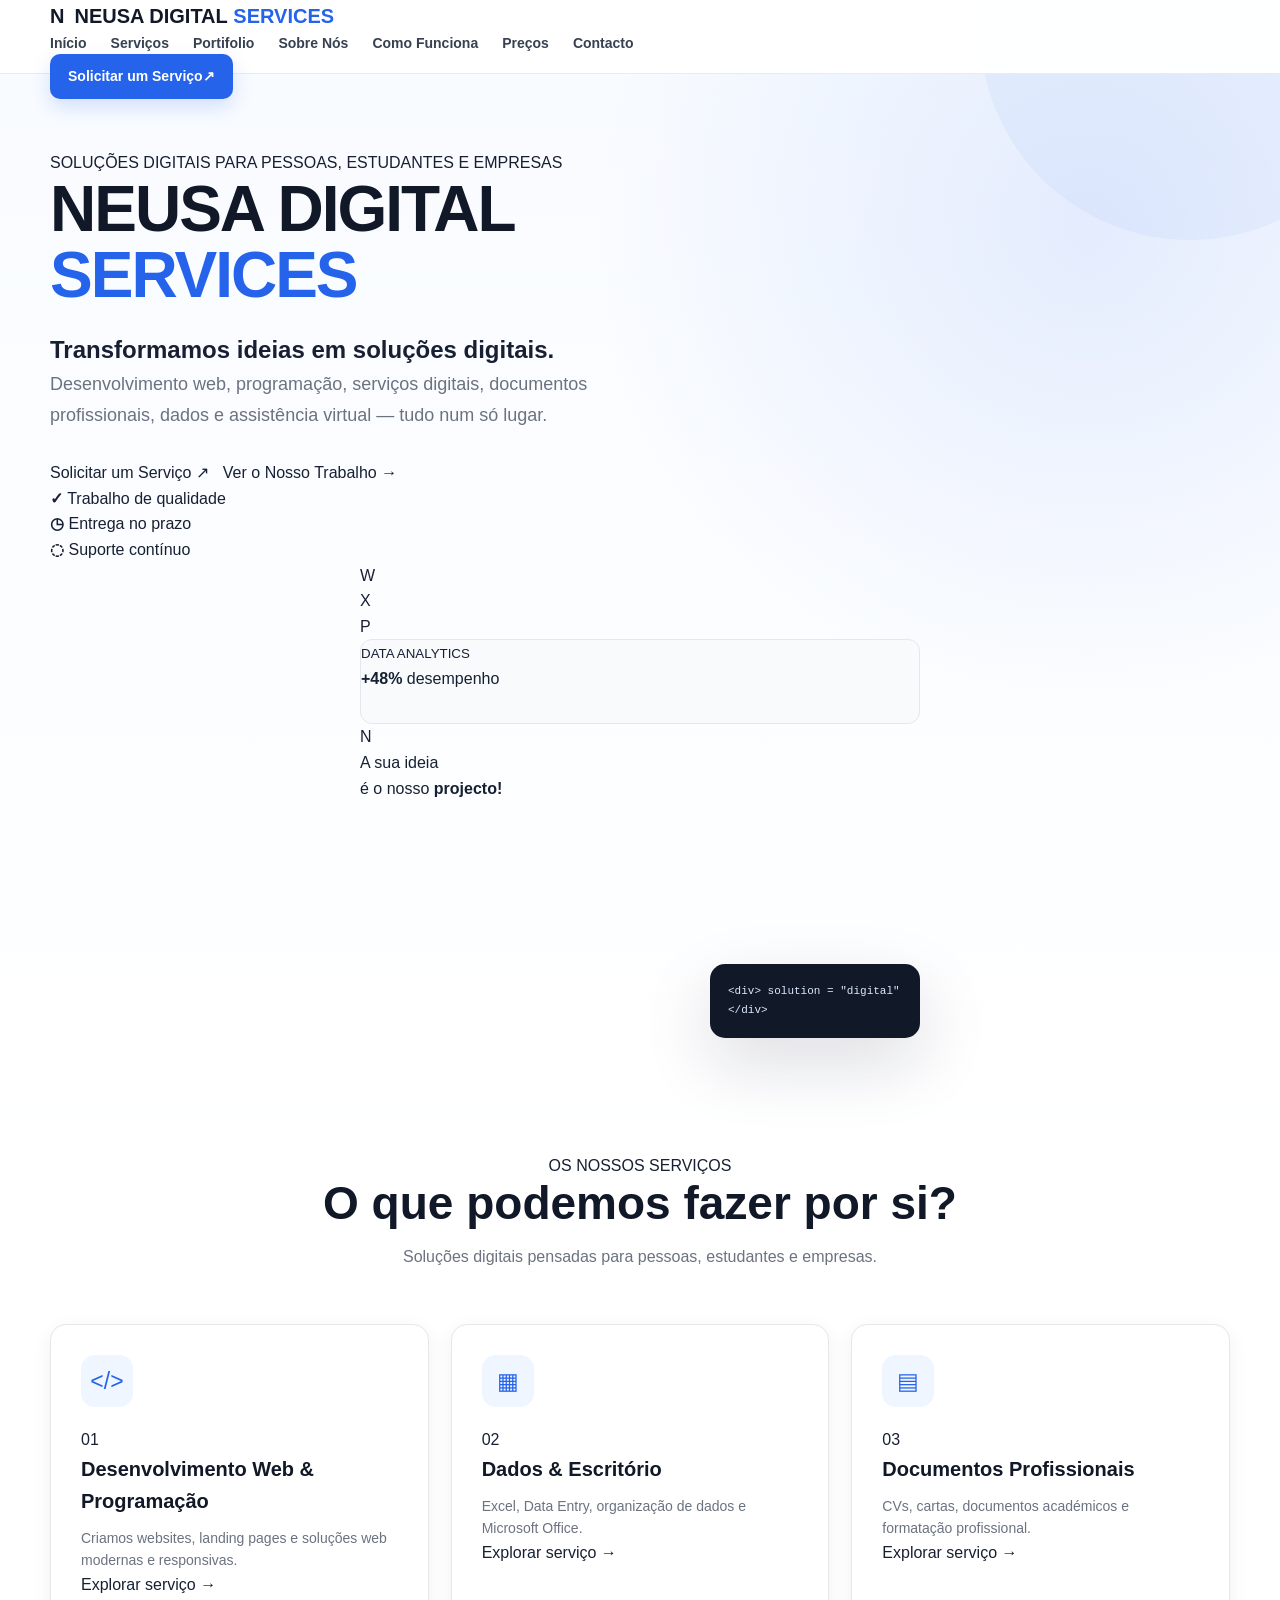
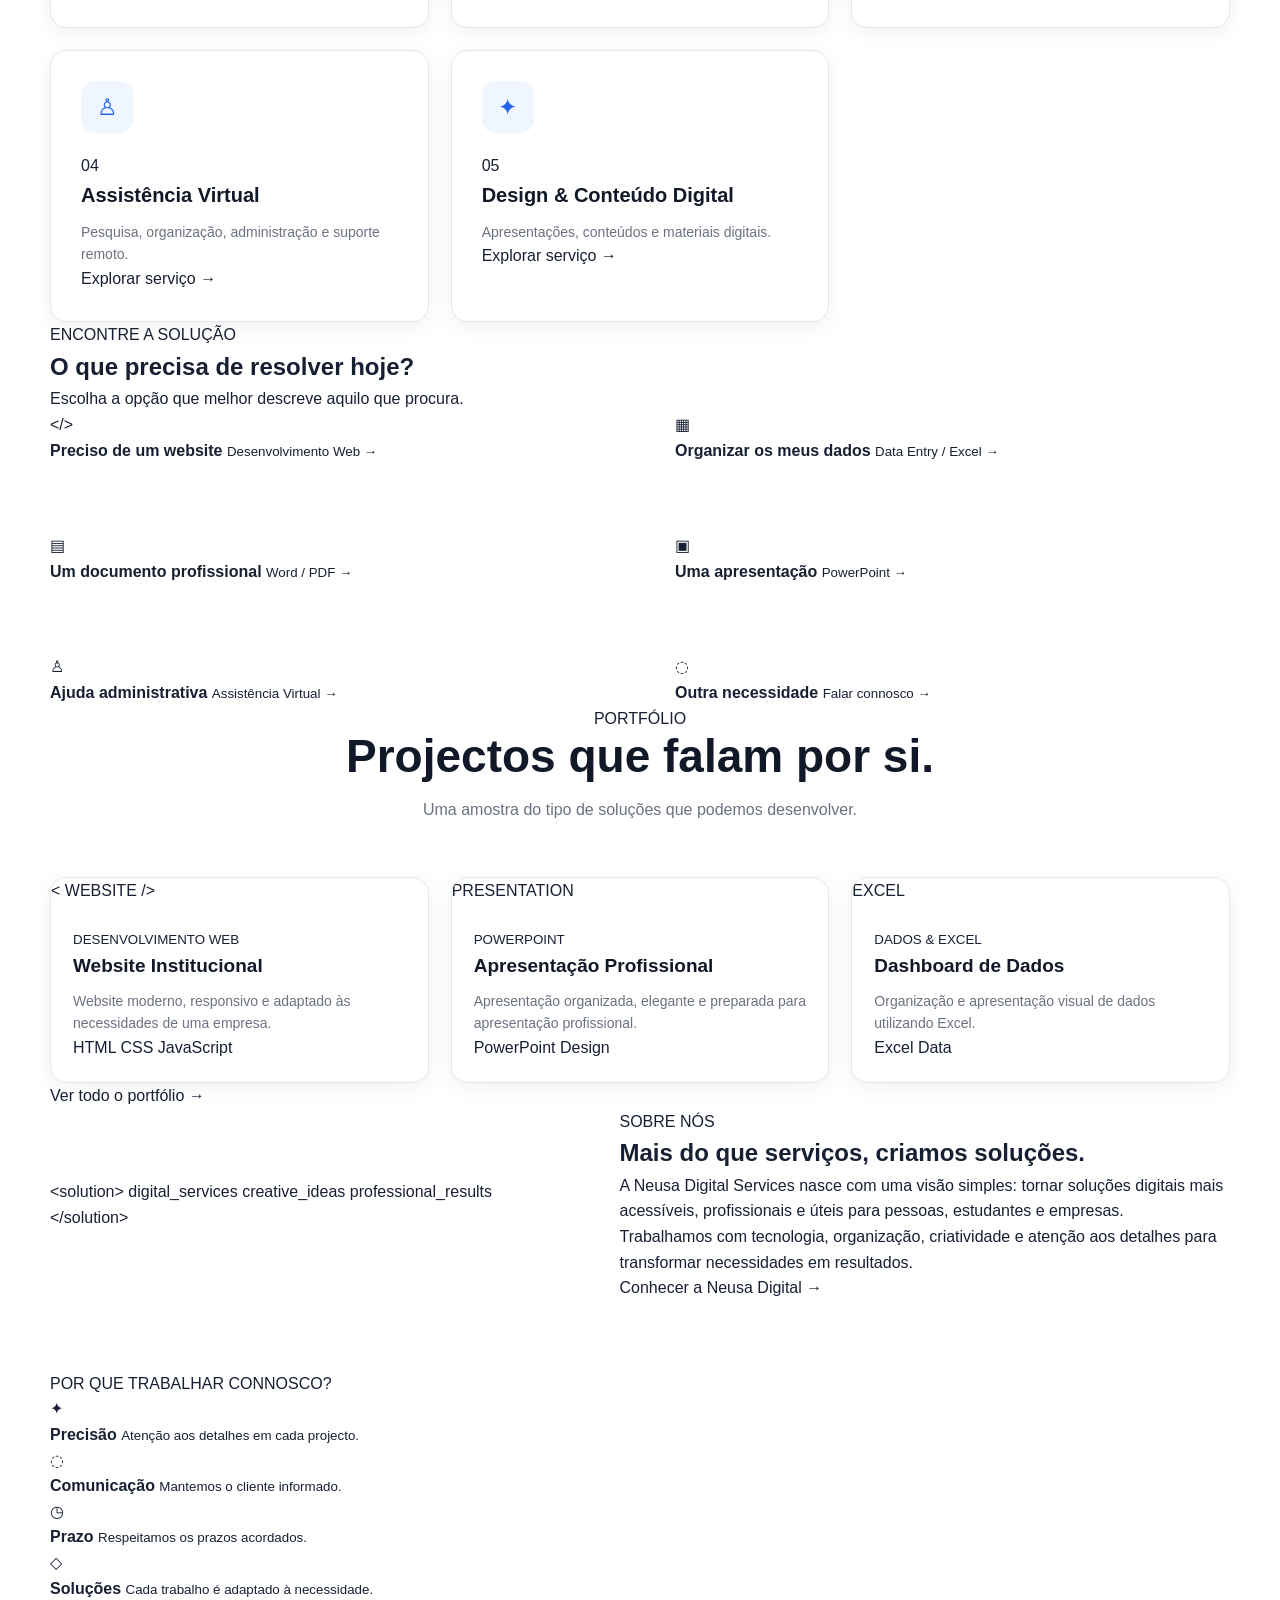
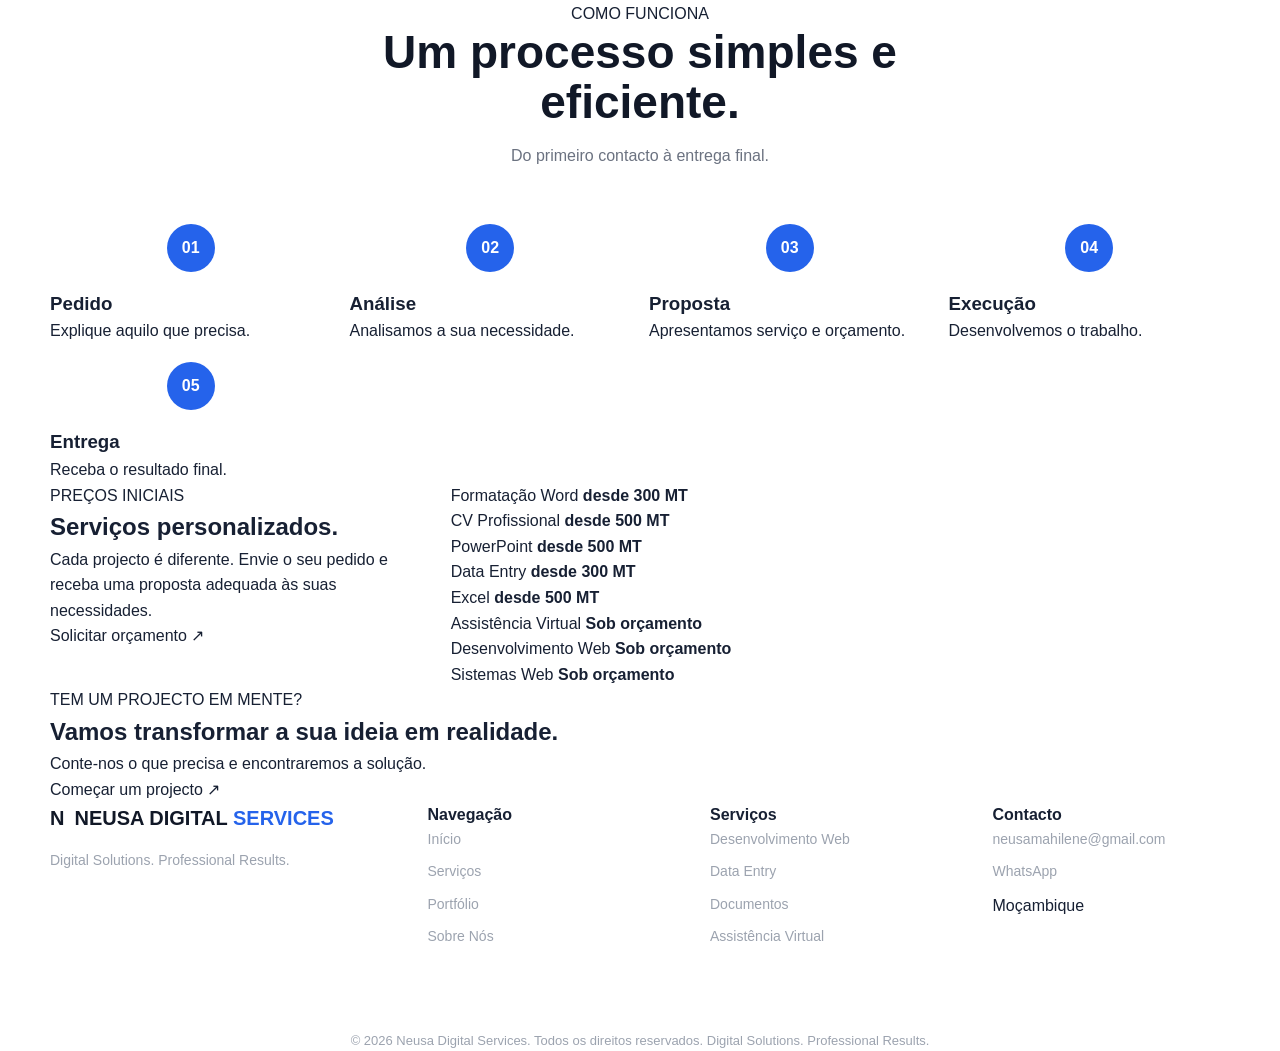
==== commit 5b6877c5: "Update index.html" ====
--- a/index.html
+++ b/index.html
@@ -43,18 +43,17 @@
 
 <header class="site-header">
 
-    <div class="container header-inner">
+    <div class="container header-content">
 
         <!-- LOGO -->
-
         <a href="index.html"
            class="logo">
 
-            <div class="logo-mark">
+            <div class="logo-symbol">
                 N
             </div>
 
-            <div>
+            <div class="logo-text">
                 <strong>NEUSA DIGITAL</strong>
                 <span>SERVICES</span>
             </div>
@@ -66,7 +65,8 @@
 
         <nav class="main-nav">
 
-            <a href="index.html">
+            <a href="index.html"
+               class="active">
                 Início
             </a>
 
@@ -75,7 +75,7 @@
             </a>
 
             <a href="portfolio.html">
-                Portfólio
+                Portifolio
             </a>
 
             <a href="sobre.html">
@@ -97,7 +97,7 @@
         </nav>
 
 
-        <!-- BOTÃO DESKTOP -->
+        <!-- BOTÃO -->
 
         <a href="contacto.html"
            class="header-button">
@@ -109,7 +109,7 @@
         </a>
 
 
-        <!-- BOTÃO MOBILE -->
+        <!-- MENU MOBILE -->
 
         <button class="menu-button"
                 id="menuButton"
@@ -172,18 +172,21 @@
 
 <section class="hero">
 
-    <div class="container hero-inner">
+    <div class="hero-background"></div>
+
+    <div class="container hero-content">
+
 
         <!-- TEXTO -->
 
-        <div class="hero-content">
-
-            <div class="hero-badge">
-
-                <span>✦</span>
-
-                Soluções digitais para pessoas,
-                estudantes e empresas
+        <div class="hero-text">
+
+            <div class="hero-label">
+
+                <span class="label-line"></span>
+
+                SOLUÇÕES DIGITAIS PARA PESSOAS,
+                ESTUDANTES E EMPRESAS
 
             </div>
 
@@ -199,9 +202,14 @@
             </h1>
 
 
-            <p>
-
-                Transformamos ideias em soluções digitais.
+            <h2>
+                Transformamos ideias
+                em soluções digitais.
+            </h2>
+
+
+            <p class="hero-description">
+
                 Desenvolvimento web, programação,
                 serviços digitais, documentos profissionais,
                 dados e assistência virtual — tudo num só lugar.
@@ -214,7 +222,7 @@
             <div class="hero-buttons">
 
                 <a href="contacto.html"
-                   class="btn btn-primary">
+                   class="primary-button">
 
                     Solicitar um Serviço
 
@@ -224,7 +232,7 @@
 
 
                 <a href="portfolio.html"
-                   class="btn btn-secondary">
+                   class="secondary-button">
 
                     Ver o Nosso Trabalho
 
@@ -234,6 +242,45 @@
 
             </div>
 
+
+            <!-- CONFIANÇA -->
+
+            <div class="hero-trust">
+
+                <div>
+
+                    <strong>✓</strong>
+
+                    <span>
+                        Trabalho de qualidade
+                    </span>
+
+                </div>
+
+
+                <div>
+
+                    <strong>◷</strong>
+
+                    <span>
+                        Entrega no prazo
+                    </span>
+
+                </div>
+
+
+                <div>
+
+                    <strong>◌</strong>
+
+                    <span>
+                        Suporte contínuo
+                    </span>
+
+                </div>
+
+            </div>
+
         </div>
 
 
@@ -243,11 +290,11 @@
         <div class="hero-visual">
 
 
-            <!-- CARTÃO CENTRAL -->
-
-            <div class="device">
-
-                <div class="device-top">
+            <!-- CARTÃO DE CÓDIGO -->
+
+            <div class="code-card">
+
+                <div class="code-top">
 
                     <span></span>
                     <span></span>
@@ -256,55 +303,141 @@
                 </div>
 
 
-                <div class="device-body">
-
-                    <div class="dashboard-line"></div>
-
-                    <div class="dashboard-grid">
-
-                        <div class="dashboard-card"></div>
-
-                        <div class="dashboard-card"></div>
-
-                        <div class="dashboard-card large"></div>
+                <div class="code-content">
+
+                    <span class="purple">
+                        &lt;div&gt;
+                    </span>
+
+                    <span>
+                        solution
+                    </span>
+
+                    <span class="blue">
+                        = "digital"
+                    </span>
+
+                    <span class="purple">
+                        &lt;/div&gt;
+                    </span>
+
+                </div>
+
+            </div>
+
+
+
+            <!-- ÍCONES OFFICE -->
+
+            <div class="floating-app word">
+                W
+            </div>
+
+
+            <div class="floating-app excel">
+                X
+            </div>
+
+
+            <div class="floating-app powerpoint">
+                P
+            </div>
+
+
+
+            <!-- DASHBOARD -->
+
+            <div class="dashboard-card">
+
+                <div class="dashboard-header">
+
+                    <div class="dashboard-dots">
+
+                        <span></span>
+                        <span></span>
+                        <span></span>
 
                     </div>
 
-                </div>
-
-            </div>
-
-
-            <!-- CARTÃO DE CÓDIGO -->
-
-            <div class="code-card">
-
-                &lt;div&gt;<br>
-                &nbsp;&nbsp;solution<br>
-                &nbsp;&nbsp;= "digital"<br>
-                &lt;/div&gt;
-
-            </div>
-
-
-            <!-- WORD -->
-
-            <div class="floating-card one">
-                Word
-            </div>
-
-
-            <!-- EXCEL -->
-
-            <div class="floating-card two">
-                Excel
-            </div>
-
-
-            <!-- POWERPOINT -->
-
-            <div class="floating-card three">
-                PowerPoint
+                    <small>
+                        DATA ANALYTICS
+                    </small>
+
+                </div>
+
+
+                <div class="dashboard-chart">
+
+                    <div class="bar" style="height:45%"></div>
+
+                    <div class="bar" style="height:65%"></div>
+
+                    <div class="bar" style="height:55%"></div>
+
+                    <div class="bar" style="height:80%"></div>
+
+                    <div class="bar" style="height:92%"></div>
+
+                </div>
+
+
+                <div class="dashboard-number">
+
+                    <strong>
+                        +48%
+                    </strong>
+
+                    <span>
+                        desempenho
+                    </span>
+
+                </div>
+
+            </div>
+
+
+
+            <!-- ELEMENTO CENTRAL -->
+
+            <div class="hero-device">
+
+                <div class="device-screen">
+
+                    <div class="device-person">
+                        N
+                    </div>
+
+                    <div class="device-lines">
+
+                        <span></span>
+                        <span></span>
+                        <span></span>
+
+                    </div>
+
+                </div>
+
+
+                <div class="device-base"></div>
+
+            </div>
+
+
+
+            <!-- FRASE -->
+
+            <div class="idea-message">
+
+                A sua ideia
+
+                <br>
+
+                é o nosso
+
+                <strong>
+                    projecto!
+                </strong>
+
             </div>
 
         </div>
@@ -319,7 +452,7 @@
      SERVIÇOS
 ===================================================== -->
 
-<section class="section"
+<section class="services-section"
          id="servicos">
 
     <div class="container">
@@ -327,9 +460,9 @@
 
         <div class="section-heading">
 
-            <div class="eyebrow">
+            <span class="section-label">
                 OS NOSSOS SERVIÇOS
-            </div>
+            </span>
 
             <h2>
                 O que podemos fazer por si?
@@ -347,107 +480,160 @@
         <div class="services-grid">
 
 
-            <!-- 01 -->
+            <!-- SERVIÇO 1 -->
 
             <article class="service-card">
 
-                <div class="service-icon">
+                <div class="service-icon blue">
                     &lt;/&gt;
                 </div>
 
+                <span class="service-number">
+                    01
+                </span>
+
                 <h3>
-                    Desenvolvimento Web & Programação
+                    Desenvolvimento Web
+                    & Programação
                 </h3>
 
                 <p>
-                    Criamos websites, landing pages
-                    e soluções web modernas e responsivas.
+                    Criamos websites,
+                    landing pages e soluções
+                    web modernas e responsivas.
                 </p>
 
+                <a href="desenvolvimento-web.html">
+                    Explorar serviço
+                    <span>→</span>
+                </a>
+
             </article>
 
 
 
-            <!-- 02 -->
+            <!-- SERVIÇO 2 -->
 
             <article class="service-card">
 
-                <div class="service-icon">
+                <div class="service-icon green">
                     ▦
                 </div>
+
+                <span class="service-number">
+                    02
+                </span>
 
                 <h3>
                     Dados & Escritório
                 </h3>
 
                 <p>
-                    Excel, Data Entry, organização de
-                    dados e Microsoft Office.
+                    Excel, Data Entry,
+                    organização de dados
+                    e Microsoft Office.
                 </p>
 
+                <a href="servicos.html">
+                    Explorar serviço
+                    <span>→</span>
+                </a>
+
             </article>
 
 
 
-            <!-- 03 -->
+            <!-- SERVIÇO 3 -->
 
             <article class="service-card">
 
-                <div class="service-icon">
+                <div class="service-icon purple">
                     ▤
                 </div>
 
+                <span class="service-number">
+                    03
+                </span>
+
                 <h3>
-                    Documentos Profissionais
+                    Documentos
+                    Profissionais
                 </h3>
 
                 <p>
-                    CVs, cartas, documentos académicos
+                    CVs, cartas,
+                    documentos académicos
                     e formatação profissional.
                 </p>
 
+                <a href="servicos.html">
+                    Explorar serviço
+                    <span>→</span>
+                </a>
+
             </article>
 
 
 
-            <!-- 04 -->
+            <!-- SERVIÇO 4 -->
 
             <article class="service-card">
 
-                <div class="service-icon">
+                <div class="service-icon violet">
                     ♙
                 </div>
+
+                <span class="service-number">
+                    04
+                </span>
 
                 <h3>
                     Assistência Virtual
                 </h3>
 
                 <p>
-                    Pesquisa, organização, administração
-                    e suporte remoto.
+                    Pesquisa, organização,
+                    administração e
+                    suporte remoto.
                 </p>
 
+                <a href="servicos.html">
+                    Explorar serviço
+                    <span>→</span>
+                </a>
+
             </article>
 
 
 
-            <!-- 05 -->
+            <!-- SERVIÇO 5 -->
 
             <article class="service-card">
 
-                <div class="service-icon">
+                <div class="service-icon orange">
                     ✦
                 </div>
 
+                <span class="service-number">
+                    05
+                </span>
+
                 <h3>
-                    Design & Conteúdo Digital
+                    Design & Conteúdo
+                    Digital
                 </h3>
 
                 <p>
-                    Apresentações, conteúdos e materiais
+                    Apresentações,
+                    conteúdos e materiais
                     digitais.
                 </p>
 
+                <a href="servicos.html">
+                    Explorar serviço
+                    <span>→</span>
+                </a>
+
             </article>
 
         </div>
@@ -459,143 +645,145 @@
 
 
 <!-- =====================================================
-     SOLUÇÕES
+     ESCOLHA O SERVIÇO
 ===================================================== -->
 
-<section class="section section-light">
+<section class="solution-section">
 
     <div class="container">
 
-        <div class="section-heading">
-
-            <div class="eyebrow">
+
+        <div class="solution-heading">
+
+            <span>
                 ENCONTRE A SOLUÇÃO
-            </div>
+            </span>
 
             <h2>
                 O que precisa de resolver hoje?
             </h2>
 
             <p>
-                Escolha a opção que melhor descreve
-                aquilo que procura.
+                Escolha a opção que melhor
+                descreve aquilo que procura.
             </p>
 
         </div>
 
 
+
         <div class="solution-grid">
 
 
             <a href="desenvolvimento-web.html"
-               class="service-card">
-
-                <div class="service-icon">
+               class="solution-card">
+
+                <div class="solution-icon">
                     &lt;/&gt;
                 </div>
 
-                <h3>
+                <strong>
                     Preciso de um website
-                </h3>
-
-                <p>
+                </strong>
+
+                <small>
                     Desenvolvimento Web →
-                </p>
+                </small>
 
             </a>
 
 
 
             <a href="servicos.html"
-               class="service-card">
-
-                <div class="service-icon">
+               class="solution-card">
+
+                <div class="solution-icon green">
                     ▦
                 </div>
 
-                <h3>
+                <strong>
                     Organizar os meus dados
-                </h3>
-
-                <p>
+                </strong>
+
+                <small>
                     Data Entry / Excel →
-                </p>
+                </small>
 
             </a>
 
 
 
             <a href="servicos.html"
-               class="service-card">
-
-                <div class="service-icon">
+               class="solution-card">
+
+                <div class="solution-icon purple">
                     ▤
                 </div>
 
-                <h3>
+                <strong>
                     Um documento profissional
-                </h3>
-
-                <p>
+                </strong>
+
+                <small>
                     Word / PDF →
-                </p>
+                </small>
 
             </a>
 
 
 
             <a href="servicos.html"
-               class="service-card">
-
-                <div class="service-icon">
+               class="solution-card">
+
+                <div class="solution-icon orange">
                     ▣
                 </div>
 
-                <h3>
+                <strong>
                     Uma apresentação
-                </h3>
-
-                <p>
+                </strong>
+
+                <small>
                     PowerPoint →
-                </p>
+                </small>
 
             </a>
 
 
 
             <a href="servicos.html"
-               class="service-card">
-
-                <div class="service-icon">
+               class="solution-card">
+
+                <div class="solution-icon cyan">
                     ♙
                 </div>
 
-                <h3>
+                <strong>
                     Ajuda administrativa
-                </h3>
-
-                <p>
+                </strong>
+
+                <small>
                     Assistência Virtual →
-                </p>
+                </small>
 
             </a>
 
 
 
             <a href="contacto.html"
-               class="service-card">
-
-                <div class="service-icon">
+               class="solution-card">
+
+                <div class="solution-icon pink">
                     ◌
                 </div>
 
-                <h3>
+                <strong>
                     Outra necessidade
-                </h3>
-
-                <p>
+                </strong>
+
+                <small>
                     Falar connosco →
-                </p>
+                </small>
 
             </a>
 
@@ -611,7 +799,7 @@
      PORTFÓLIO
 ===================================================== -->
 
-<section class="section"
+<section class="portfolio-section"
          id="portfolio">
 
     <div class="container">
@@ -619,9 +807,9 @@
 
         <div class="section-heading">
 
-            <div class="eyebrow">
+            <span class="section-label">
                 PORTFÓLIO
-            </div>
+            </span>
 
             <h2>
                 Projectos que falam por si.
@@ -639,19 +827,21 @@
         <div class="portfolio-grid">
 
 
-            <!-- WEBSITE -->
-
             <article class="portfolio-card">
 
-                <div class="portfolio-image">
-
-                    <strong>
+                <div class="portfolio-preview website-preview">
+
+                    <span>
                         &lt; WEBSITE /&gt;
-                    </strong>
+                    </span>
 
                 </div>
 
                 <div class="portfolio-content">
+
+                    <small>
+                        DESENVOLVIMENTO WEB
+                    </small>
 
                     <h3>
                         Website Institucional
@@ -663,25 +853,43 @@
                         de uma empresa.
                     </p>
 
+                    <div class="portfolio-tags">
+
+                        <span>
+                            HTML
+                        </span>
+
+                        <span>
+                            CSS
+                        </span>
+
+                        <span>
+                            JavaScript
+                        </span>
+
+                    </div>
+
                 </div>
 
             </article>
 
 
 
-            <!-- POWERPOINT -->
-
             <article class="portfolio-card">
 
-                <div class="portfolio-image">
-
-                    <strong>
+                <div class="portfolio-preview powerpoint-preview">
+
+                    <span>
                         PRESENTATION
-                    </strong>
+                    </span>
 
                 </div>
 
                 <div class="portfolio-content">
+
+                    <small>
+                        POWERPOINT
+                    </small>
 
                     <h3>
                         Apresentação Profissional
@@ -693,25 +901,39 @@
                         apresentação profissional.
                     </p>
 
+                    <div class="portfolio-tags">
+
+                        <span>
+                            PowerPoint
+                        </span>
+
+                        <span>
+                            Design
+                        </span>
+
+                    </div>
+
                 </div>
 
             </article>
 
 
 
-            <!-- EXCEL -->
-
             <article class="portfolio-card">
 
-                <div class="portfolio-image">
-
-                    <strong>
+                <div class="portfolio-preview excel-preview">
+
+                    <span>
                         EXCEL
-                    </strong>
+                    </span>
 
                 </div>
 
                 <div class="portfolio-content">
+
+                    <small>
+                        DADOS & EXCEL
+                    </small>
 
                     <h3>
                         Dashboard de Dados
@@ -719,12 +941,39 @@
 
                     <p>
                         Organização e apresentação
-                        visual de dados utilizando Excel.
+                        visual de dados utilizando
+                        Excel.
                     </p>
 
+                    <div class="portfolio-tags">
+
+                        <span>
+                            Excel
+                        </span>
+
+                        <span>
+                            Data
+                        </span>
+
+                    </div>
+
                 </div>
 
             </article>
+
+        </div>
+
+
+        <div class="center-button">
+
+            <a href="portfolio.html"
+               class="outline-button">
+
+                Ver todo o portfólio
+
+                <span>→</span>
+
+            </a>
 
         </div>
 
@@ -738,35 +987,55 @@
      SOBRE
 ===================================================== -->
 
-<section class="section section-light"
+<section class="about-section"
          id="sobre">
 
     <div class="container about-grid">
 
 
-        <div class="about-image">
-
-            <div class="about-image-content">
-
-                <strong>
-                    N
-                </strong>
-
-                <span>
-                    Neusa Digital Services
-                </span>
-
-            </div>
-
-        </div>
-
-
-
-        <div class="about-content">
-
-            <div class="eyebrow">
+        <div class="about-visual">
+
+            <div class="about-screen">
+
+                <div class="screen-header">
+
+                    <span></span>
+                    <span></span>
+                    <span></span>
+
+                </div>
+
+                <div class="screen-code">
+
+                    <span>&lt;solution&gt;</span>
+
+                    <span>
+                        digital_services
+                    </span>
+
+                    <span>
+                        creative_ideas
+                    </span>
+
+                    <span>
+                        professional_results
+                    </span>
+
+                    <span>&lt;/solution&gt;</span>
+
+                </div>
+
+            </div>
+
+        </div>
+
+
+
+        <div class="about-text">
+
+            <span class="section-label light-label">
                 SOBRE NÓS
-            </div>
+            </span>
 
             <h2>
                 Mais do que serviços,
@@ -774,24 +1043,135 @@
             </h2>
 
             <p>
-
                 A Neusa Digital Services nasce
                 com uma visão simples:
                 tornar soluções digitais mais
                 acessíveis, profissionais e úteis
                 para pessoas, estudantes e empresas.
-
             </p>
 
             <p>
-
                 Trabalhamos com tecnologia,
                 organização, criatividade e
                 atenção aos detalhes para
                 transformar necessidades em
                 resultados.
-
             </p>
+
+            <a href="sobre.html"
+               class="primary-button">
+
+                Conhecer a Neusa Digital
+
+                <span>→</span>
+
+            </a>
+
+        </div>
+
+
+
+        <div class="why-us">
+
+            <span class="section-label light-label">
+                POR QUE TRABALHAR CONNOSCO?
+            </span>
+
+
+            <div class="why-grid">
+
+
+                <div class="why-item">
+
+                    <div class="why-icon">
+                        ✦
+                    </div>
+
+                    <div>
+
+                        <strong>
+                            Precisão
+                        </strong>
+
+                        <small>
+                            Atenção aos detalhes
+                            em cada projecto.
+                        </small>
+
+                    </div>
+
+                </div>
+
+
+
+                <div class="why-item">
+
+                    <div class="why-icon">
+                        ◌
+                    </div>
+
+                    <div>
+
+                        <strong>
+                            Comunicação
+                        </strong>
+
+                        <small>
+                            Mantemos o cliente
+                            informado.
+                        </small>
+
+                    </div>
+
+                </div>
+
+
+
+                <div class="why-item">
+
+                    <div class="why-icon">
+                        ◷
+                    </div>
+
+                    <div>
+
+                        <strong>
+                            Prazo
+                        </strong>
+
+                        <small>
+                            Respeitamos os prazos
+                            acordados.
+                        </small>
+
+                    </div>
+
+                </div>
+
+
+
+                <div class="why-item">
+
+                    <div class="why-icon">
+                        ◇
+                    </div>
+
+                    <div>
+
+                        <strong>
+                            Soluções
+                        </strong>
+
+                        <small>
+                            Cada trabalho é
+                            adaptado à necessidade.
+                        </small>
+
+                    </div>
+
+                </div>
+
+            </div>
 
         </div>
 
@@ -805,7 +1185,7 @@
      PROCESSO
 ===================================================== -->
 
-<section class="section"
+<section class="process-section"
          id="processo">
 
     <div class="container">
@@ -813,9 +1193,9 @@
 
         <div class="section-heading">
 
-            <div class="eyebrow">
+            <span class="section-label">
                 COMO FUNCIONA
-            </div>
+            </span>
 
             <h2>
                 Um processo simples e eficiente.
@@ -832,72 +1212,95 @@
         <div class="process-grid">
 
 
-            <div class="process-card">
-
-                <div class="process-number">
+            <div class="process-item">
+
+                <span class="process-number">
                     01
-                </div>
+                </span>
 
                 <h3>
                     Pedido
                 </h3>
 
                 <p>
-                    Explique aquilo que precisa.
+                    Explique aquilo
+                    que precisa.
                 </p>
 
             </div>
 
 
 
-            <div class="process-card">
-
-                <div class="process-number">
+            <div class="process-item">
+
+                <span class="process-number">
                     02
-                </div>
+                </span>
 
                 <h3>
                     Análise
                 </h3>
 
                 <p>
-                    Analisamos a sua necessidade.
+                    Analisamos a
+                    sua necessidade.
                 </p>
 
             </div>
 
 
 
-            <div class="process-card">
-
-                <div class="process-number">
+            <div class="process-item">
+
+                <span class="process-number">
                     03
-                </div>
+                </span>
 
                 <h3>
                     Proposta
                 </h3>
 
                 <p>
-                    Apresentamos serviço e orçamento.
+                    Apresentamos
+                    serviço e orçamento.
                 </p>
 
             </div>
 
 
 
-            <div class="process-card">
-
-                <div class="process-number">
+            <div class="process-item">
+
+                <span class="process-number">
                     04
-                </div>
+                </span>
 
                 <h3>
                     Execução
                 </h3>
 
                 <p>
-                    Desenvolvemos o trabalho.
+                    Desenvolvemos
+                    o trabalho.
+                </p>
+
+            </div>
+
+
+
+            <div class="process-item">
+
+                <span class="process-number">
+                    05
+                </span>
+
+                <h3>
+                    Entrega
+                </h3>
+
+                <p>
+                    Receba o resultado
+                    final.
                 </p>
 
             </div>
@@ -914,138 +1317,152 @@
      PREÇOS
 ===================================================== -->
 
-<section class="section section-light"
+<section class="pricing-section"
          id="precos">
 
-    <div class="container">
-
-
-        <div class="section-heading">
-
-            <div class="eyebrow">
+    <div class="container pricing-grid">
+
+
+        <div class="pricing-intro">
+
+            <span>
                 PREÇOS INICIAIS
-            </div>
+            </span>
 
             <h2>
                 Serviços personalizados.
             </h2>
 
             <p>
-
                 Cada projecto é diferente.
                 Envie o seu pedido e receba
                 uma proposta adequada às
                 suas necessidades.
-
             </p>
 
-        </div>
-
-
-
-        <div class="pricing-grid">
-
-
-            <div class="pricing-card">
-
-                <h3>
+            <a href="contacto.html"
+               class="white-button">
+
+                Solicitar orçamento
+
+                <span>↗</span>
+
+            </a>
+
+        </div>
+
+
+
+        <div class="price-list">
+
+
+            <div class="price-item">
+
+                <span>
                     Formatação Word
-                </h3>
-
-                <div class="price">
-                    300 MT
-                    <small>
-                        desde
-                    </small>
-                </div>
-
-                <ul class="pricing-list">
-
-                    <li>
-                        Formatação profissional
-                    </li>
-
-                    <li>
-                        Organização do documento
-                    </li>
-
-                </ul>
-
-                <a href="contacto.html"
-                   class="btn btn-primary">
-
-                    Solicitar
-
-                </a>
-
-            </div>
-
-
-
-            <div class="pricing-card featured">
-
-                <h3>
+                </span>
+
+                <strong>
+                    desde 300 MT
+                </strong>
+
+            </div>
+
+
+
+            <div class="price-item">
+
+                <span>
                     CV Profissional
-                </h3>
-
-                <div class="price">
-                    500 MT
-                    <small>
-                        desde
-                    </small>
-                </div>
-
-                <ul class="pricing-list">
-
-                    <li>
-                        Estrutura profissional
-                    </li>
-
-                    <li>
-                        Apresentação moderna
-                    </li>
-
-                </ul>
-
-                <a href="contacto.html"
-                   class="btn btn-primary">
-
-                    Solicitar
-
-                </a>
-
-            </div>
-
-
-
-            <div class="pricing-card">
-
-                <h3>
+                </span>
+
+                <strong>
+                    desde 500 MT
+                </strong>
+
+            </div>
+
+
+
+            <div class="price-item">
+
+                <span>
+                    PowerPoint
+                </span>
+
+                <strong>
+                    desde 500 MT
+                </strong>
+
+            </div>
+
+
+
+            <div class="price-item">
+
+                <span>
+                    Data Entry
+                </span>
+
+                <strong>
+                    desde 300 MT
+                </strong>
+
+            </div>
+
+
+
+            <div class="price-item">
+
+                <span>
+                    Excel
+                </span>
+
+                <strong>
+                    desde 500 MT
+                </strong>
+
+            </div>
+
+
+
+            <div class="price-item">
+
+                <span>
+                    Assistência Virtual
+                </span>
+
+                <strong>
+                    Sob orçamento
+                </strong>
+
+            </div>
+
+
+
+            <div class="price-item">
+
+                <span>
                     Desenvolvimento Web
-                </h3>
-
-                <div class="price">
+                </span>
+
+                <strong>
                     Sob orçamento
-                </div>
-
-                <ul class="pricing-list">
-
-                    <li>
-                        Website responsivo
-                    </li>
-
-                    <li>
-                        Solução personalizada
-                    </li>
-
-                </ul>
-
-                <a href="contacto.html"
-                   class="btn btn-primary">
-
-                    Solicitar
-
-                </a>
+                </strong>
+
+            </div>
+
+
+
+            <div class="price-item">
+
+                <span>
+                    Sistemas Web
+                </span>
+
+                <strong>
+                    Sob orçamento
+                </strong>
 
             </div>
 
@@ -1061,32 +1478,32 @@
      CTA
 ===================================================== -->
 
-<section class="cta">
+<section class="final-cta">
 
     <div class="container">
 
-        <div class="cta-box">
-
-            <h2>
-                Vamos transformar a sua ideia
-                em realidade.
-            </h2>
-
-            <p>
-                Conte-nos o que precisa
-                e encontraremos a solução.
-            </p>
-
-            <a href="contacto.html"
-               class="btn">
-
-                Começar um projecto
-
-                <span>↗</span>
-
-            </a>
-
-        </div>
+        <span>
+            TEM UM PROJECTO EM MENTE?
+        </span>
+
+        <h2>
+            Vamos transformar a sua ideia
+            em realidade.
+        </h2>
+
+        <p>
+            Conte-nos o que precisa
+            e encontraremos a solução.
+        </p>
+
+        <a href="contacto.html"
+           class="primary-button">
+
+            Começar um projecto
+
+            <span>↗</span>
+
+        </a>
 
     </div>
 
@@ -1098,7 +1515,7 @@
      FOOTER
 ===================================================== -->
 
-<footer class="site-footer">
+<footer class="footer">
 
     <div class="container footer-grid">
 
@@ -1110,13 +1527,20 @@
             <a href="index.html"
                class="logo">
 
-                <div class="logo-mark">
+                <div class="logo-symbol">
                     N
                 </div>
 
-                <div>
-                    <strong>NEUSA DIGITAL</strong>
-                    <span>SERVICES</span>
+                <div class="logo-text">
+
+                    <strong>
+                        NEUSA DIGITAL
+                    </strong>
+
+                    <span>
+                        SERVICES
+                    </span>
+
                 </div>
 
             </a>
@@ -1130,13 +1554,13 @@
 
 
 
-        <!-- NAVEGAÇÃO -->
+        <!-- LINKS -->
 
         <div class="footer-column">
 
-            <h3>
+            <h4>
                 Navegação
-            </h3>
+            </h4>
 
             <a href="index.html">
                 Início
@@ -1162,9 +1586,9 @@
 
         <div class="footer-column">
 
-            <h3>
+            <h4>
                 Serviços
-            </h3>
+            </h4>
 
             <a href="desenvolvimento-web.html">
                 Desenvolvimento Web
@@ -1190,9 +1614,9 @@
 
         <div class="footer-column">
 
-            <h3>
+            <h4>
                 Contacto
-            </h3>
+            </h4>
 
             <a href="mailto:neusamahilene@gmail.com">
                 neusamahilene@gmail.com
@@ -1201,9 +1625,7 @@
             <a href="https://wa.me/258852363012?text=Ol%C3%A1!%20Encontrei%20a%20Neusa%20Digital%20Services%20e%20gostaria%20de%20saber%20mais%20sobre%20os%20servi%C3%A7os."
                target="_blank"
                rel="noopener noreferrer">
-
                 WhatsApp
-
             </a>
 
             <span>
@@ -1212,18 +1634,22 @@
 
         </div>
 
+
     </div>
 
 
-
-    <!-- COPYRIGHT -->
-
     <div class="footer-bottom">
 
         <div class="container">
 
-            © 2026 Neusa Digital Services.
-            Todos os direitos reservados.
+            <span>
+                © 2026 Neusa Digital Services.
+                Todos os direitos reservados.
+            </span>
+
+            <span>
+                Digital Solutions. Professional Results.
+            </span>
 
         </div>
 
@@ -1233,7 +1659,9 @@
 
 
 
-<!-- JAVASCRIPT -->
+<!-- =====================================================
+     JAVASCRIPT
+===================================================== -->
 
 <script src="script.js"></script>
 
